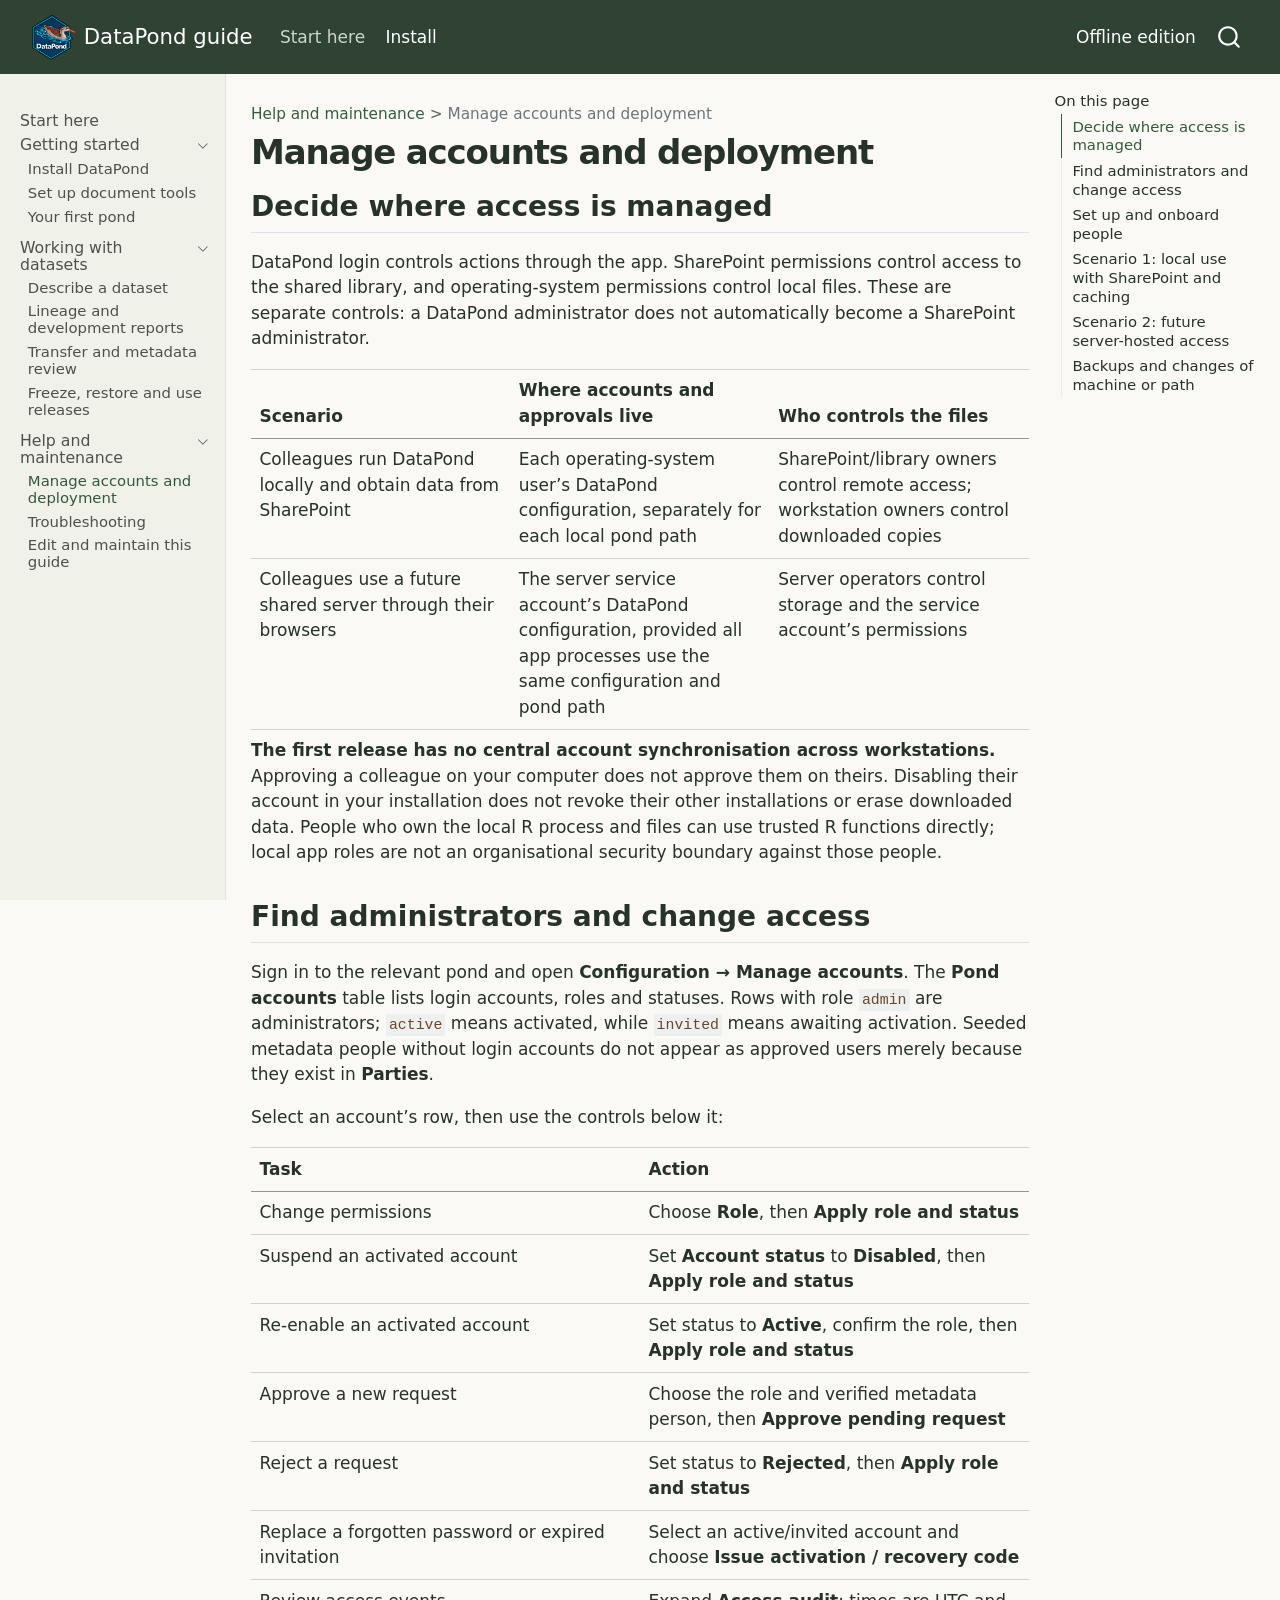
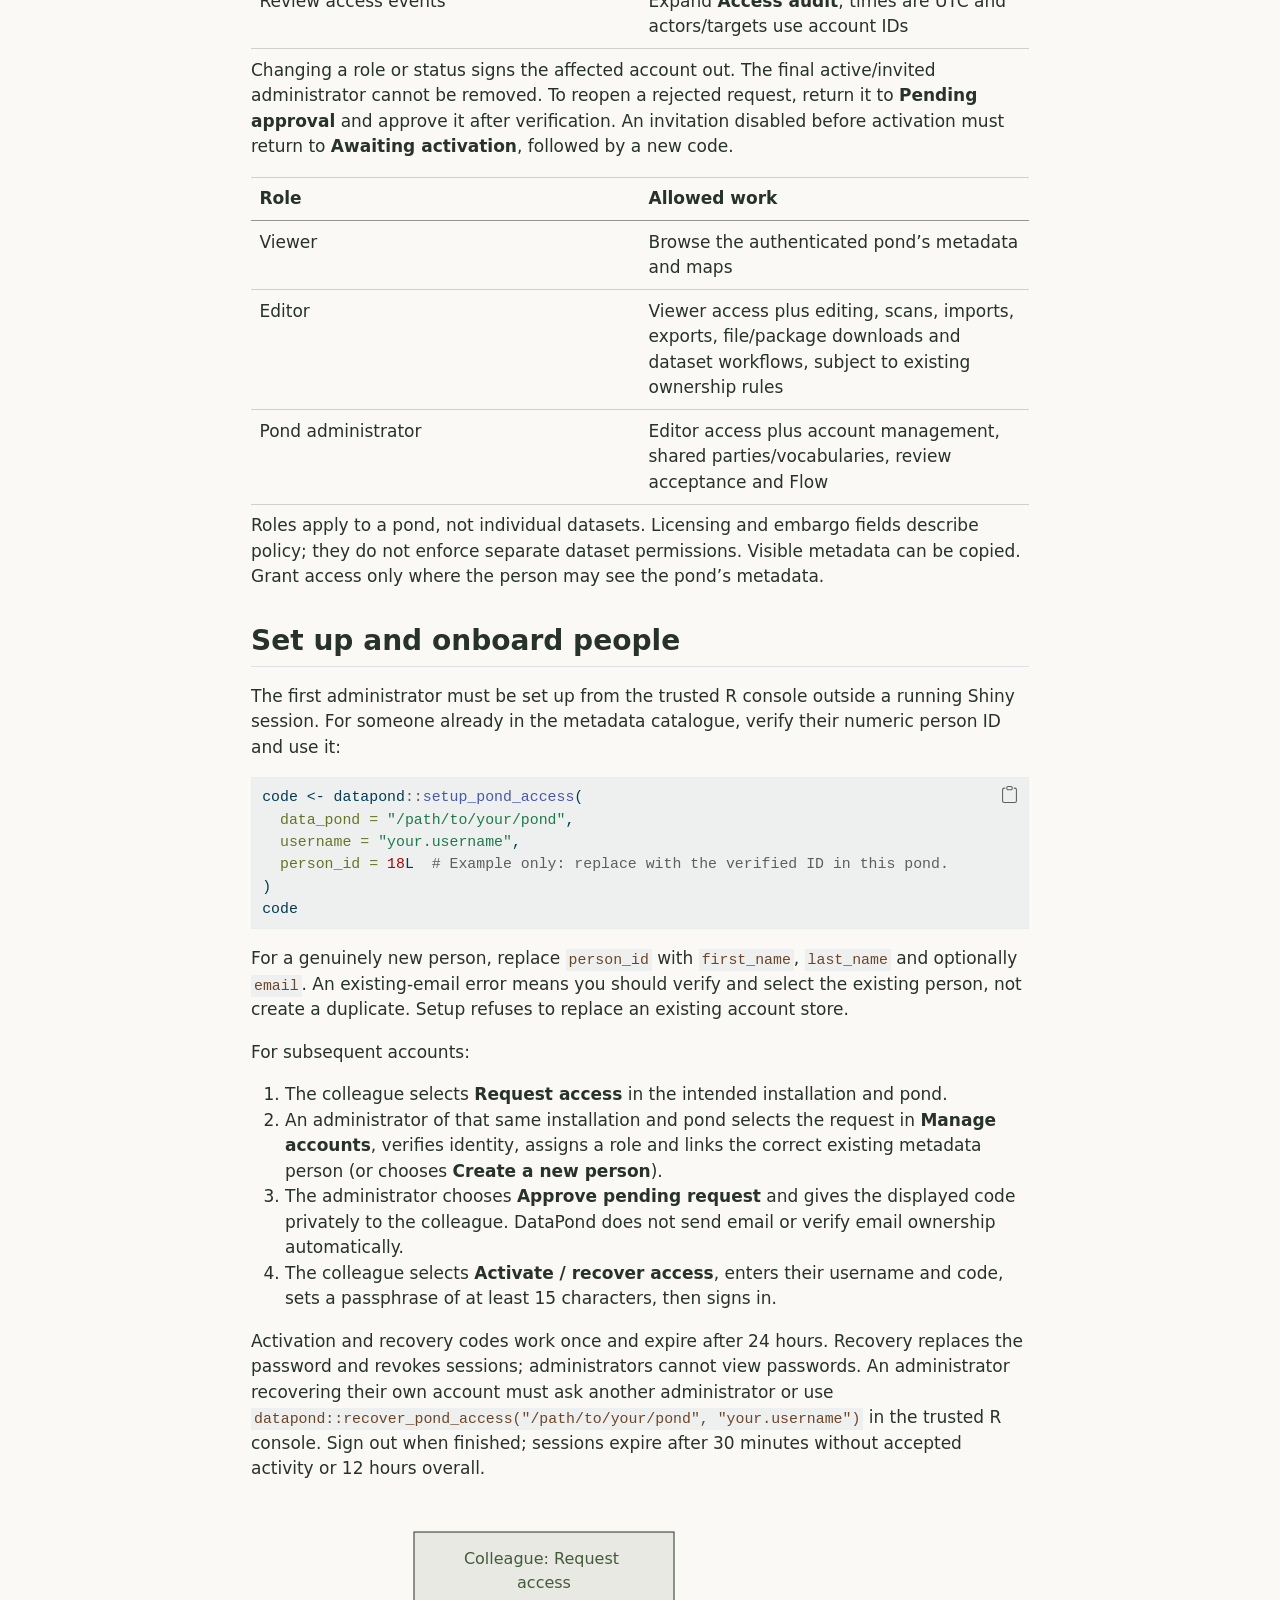
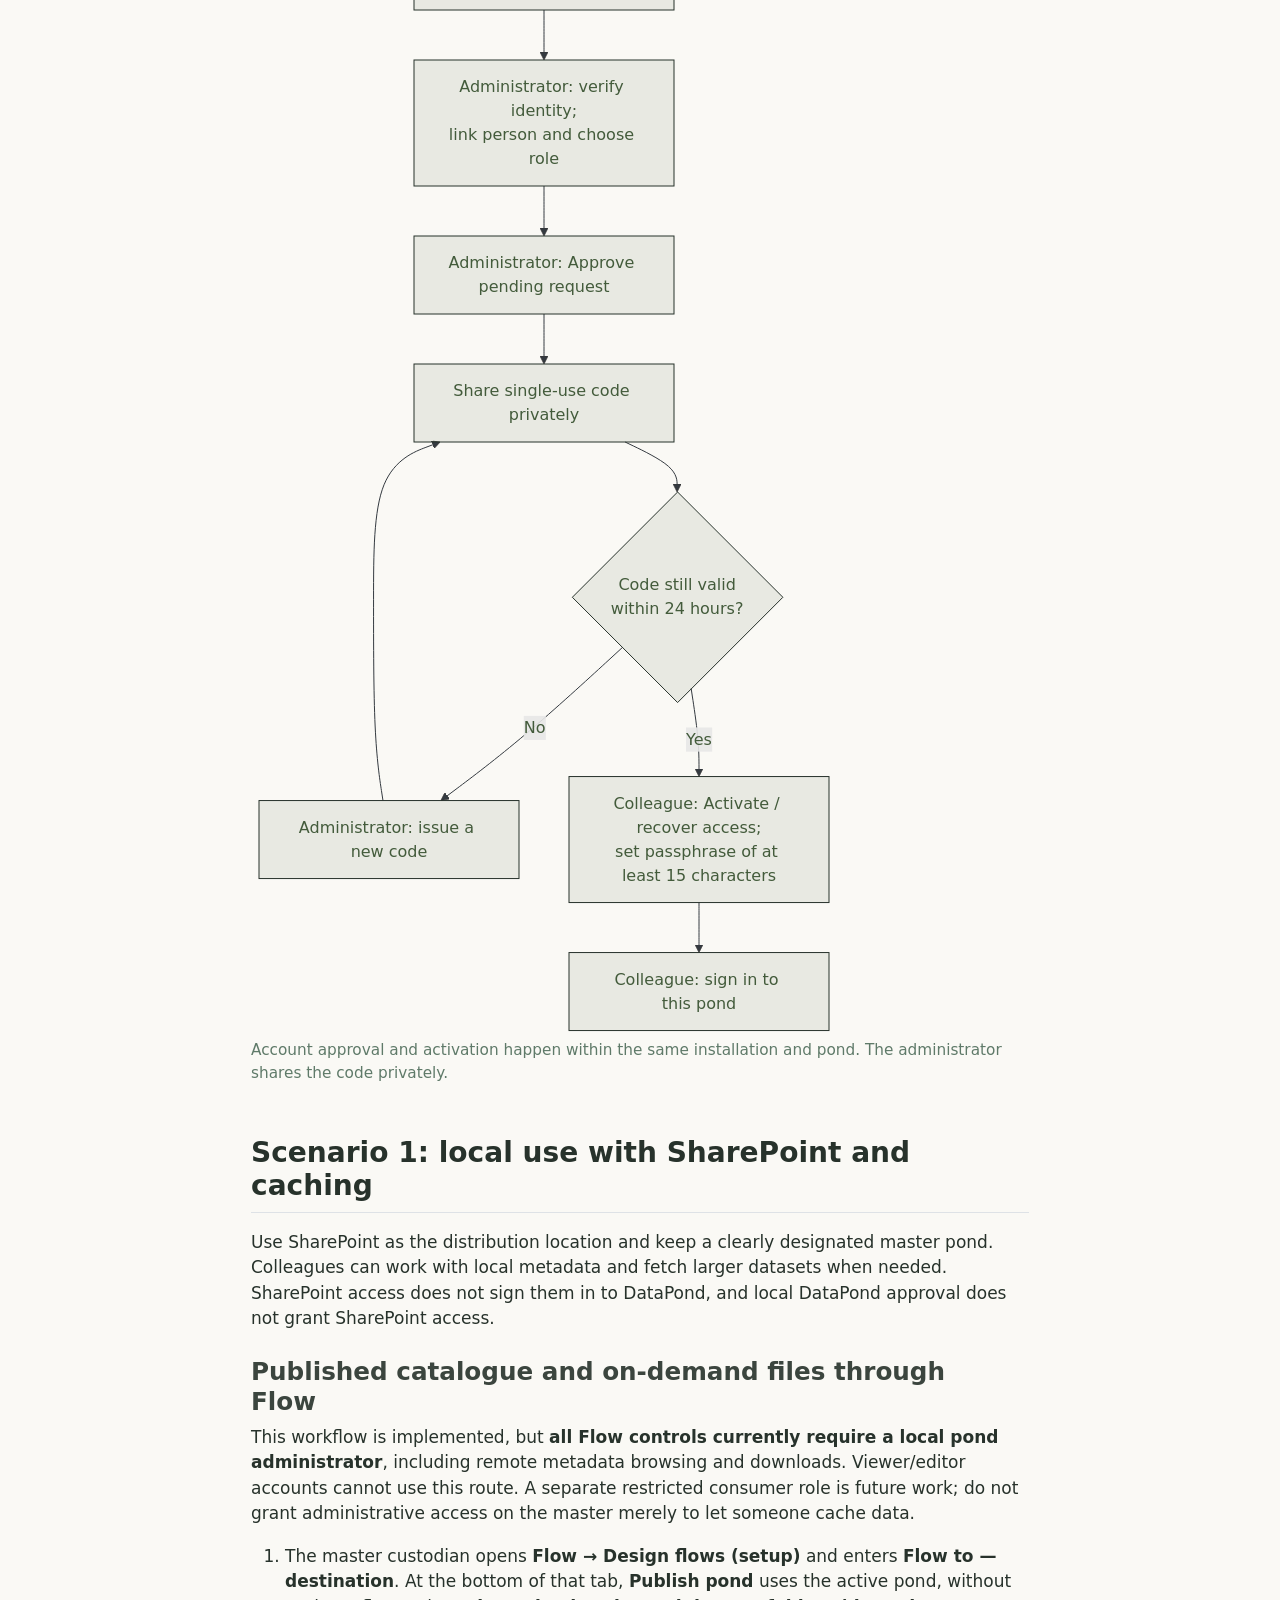
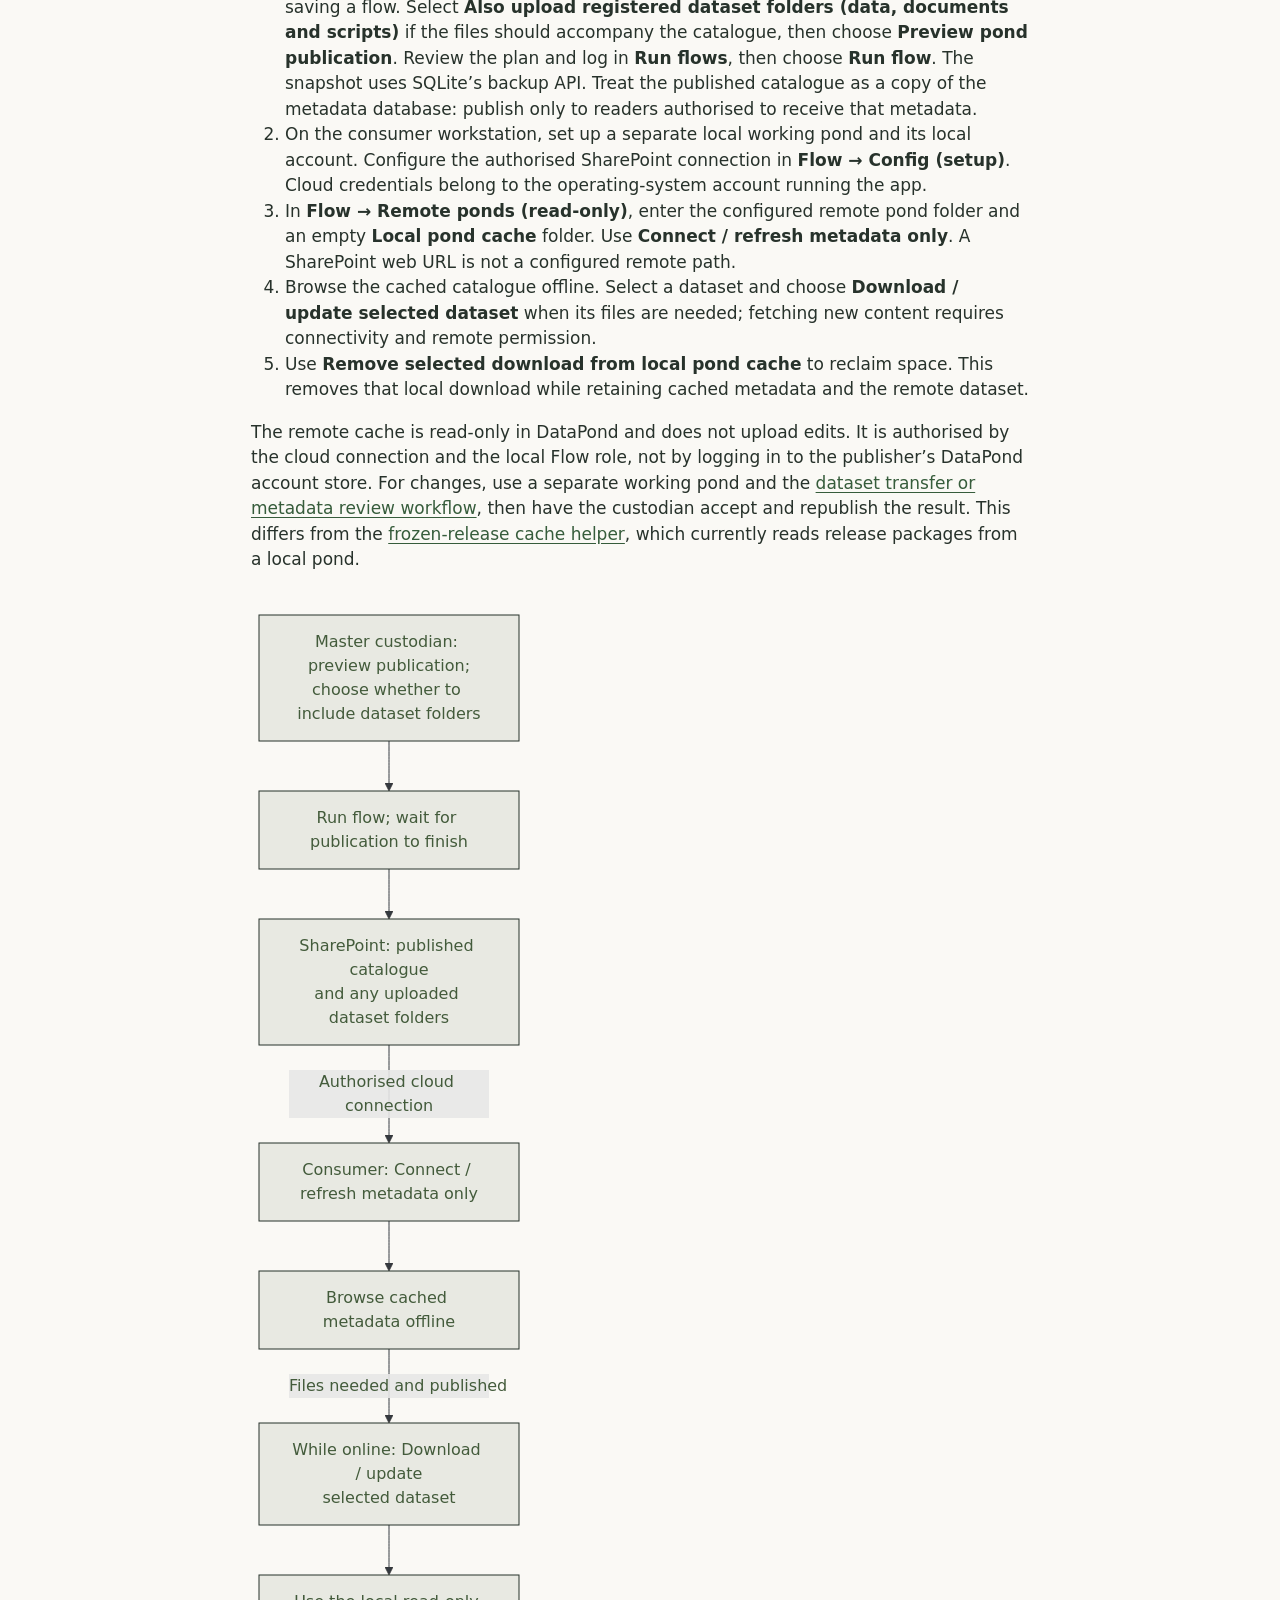
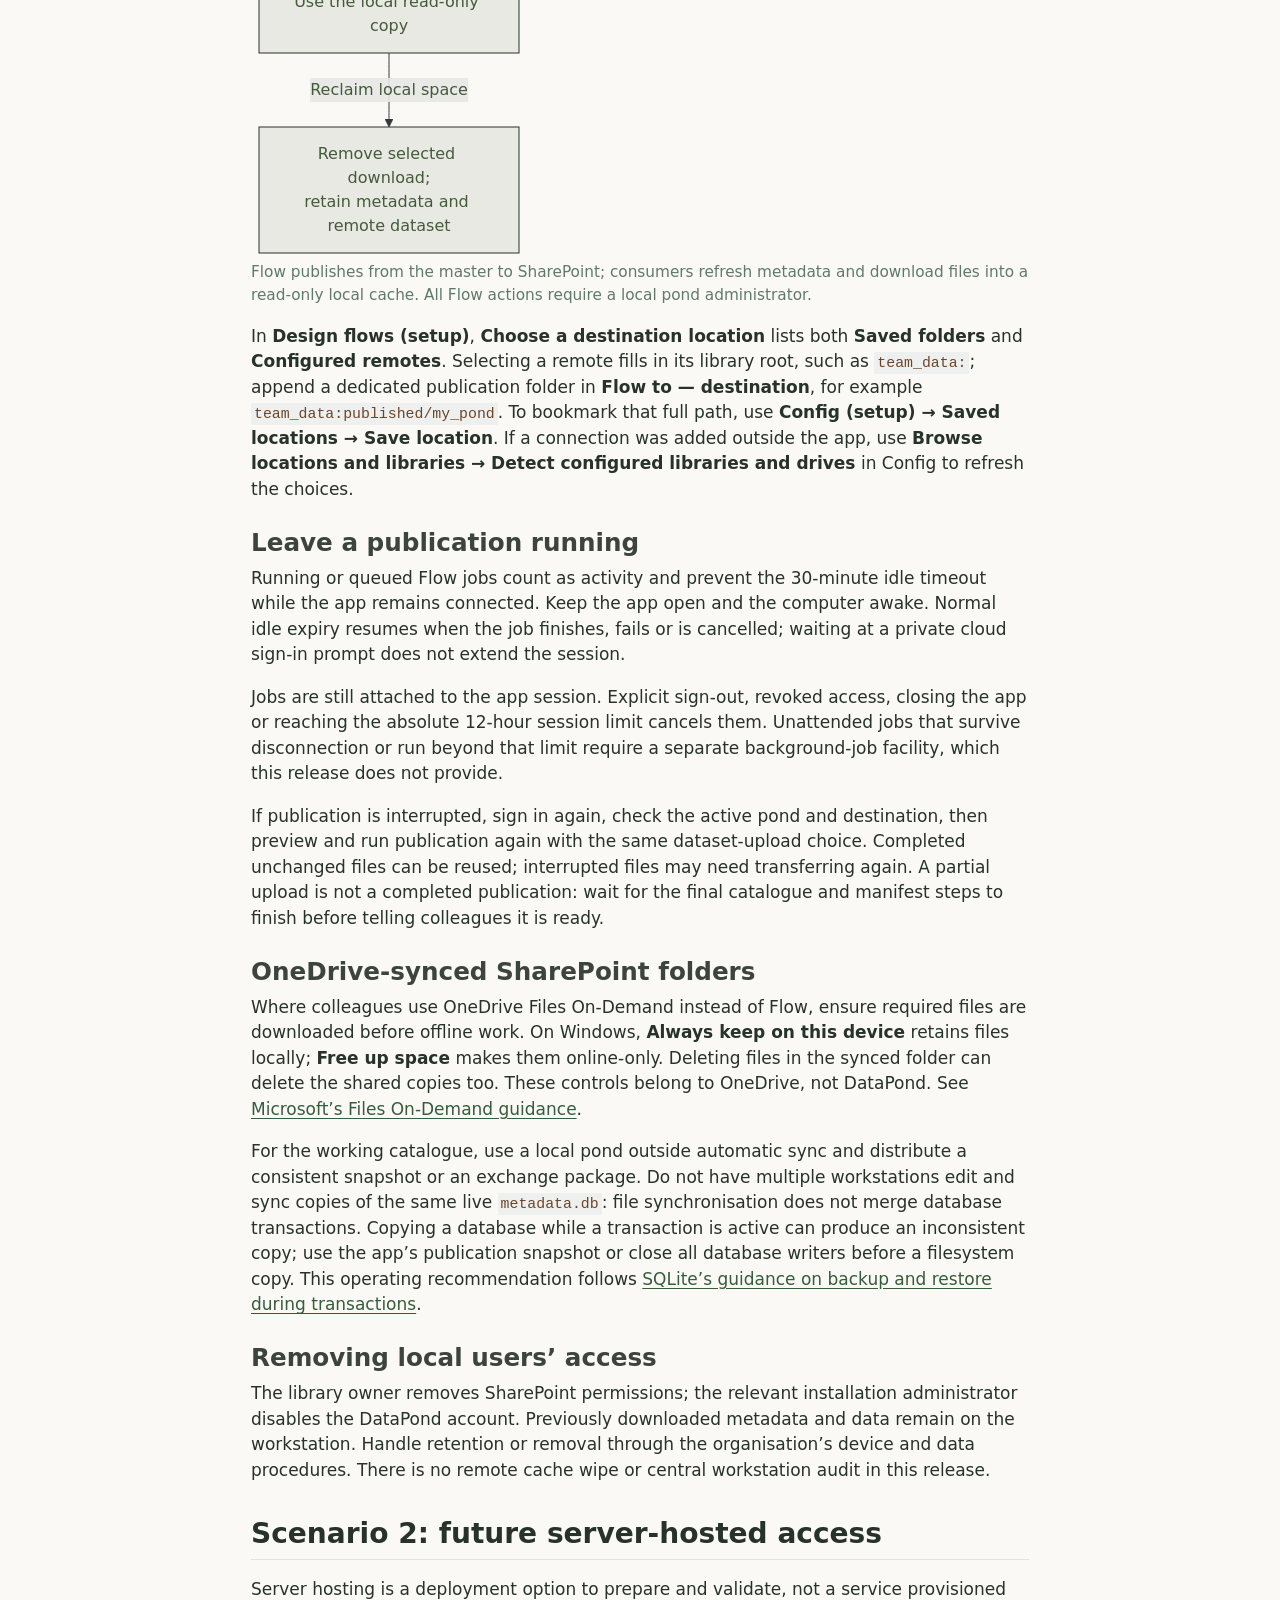
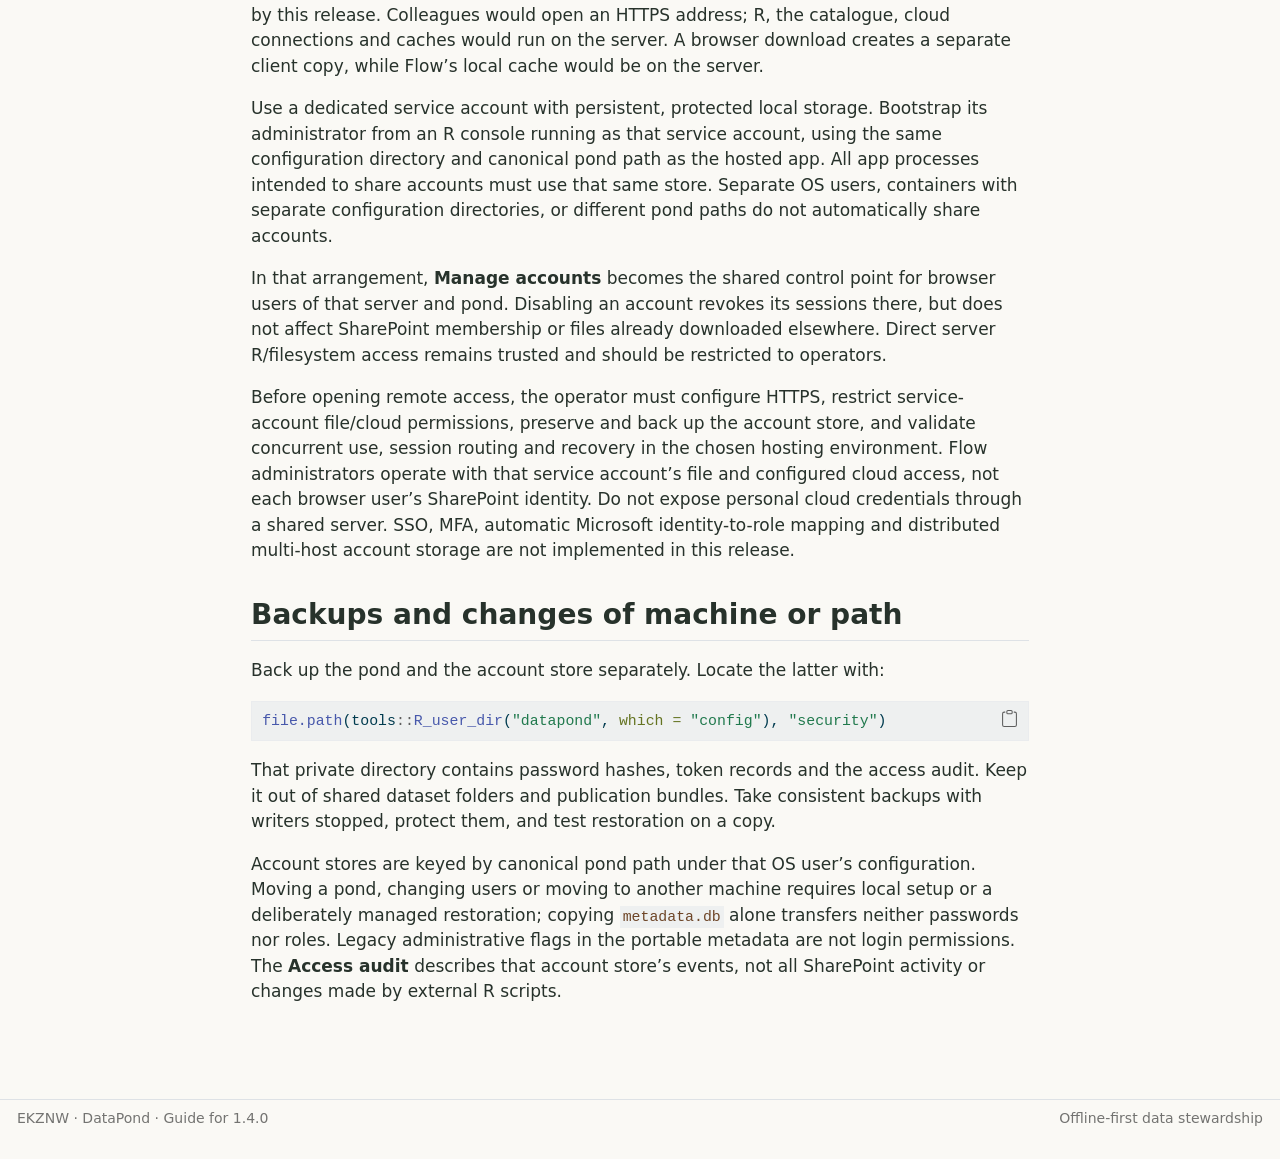
==== inst/guide/access-management.html @ 1719f34a "Release Data Pond 1.4.0" ====
<!DOCTYPE html>
<html xmlns="http://www.w3.org/1999/xhtml" lang="en-GB" xml:lang="en-GB"><head>

<meta charset="utf-8">
<meta name="generator" content="quarto-1.9.37">

<meta name="viewport" content="width=device-width, initial-scale=1.0, user-scalable=yes">


<title>Manage accounts and deployment – DataPond guide</title>
<style>
/* Default styles provided by pandoc.
** See https://pandoc.org/MANUAL.html#variables-for-html for config info.
*/
code{white-space: pre-wrap;}
span.smallcaps{font-variant: small-caps;}
div.columns{display: flex; gap: min(4vw, 1.5em);}
div.column{flex: auto; overflow-x: auto;}
div.hanging-indent{margin-left: 1.5em; text-indent: -1.5em;}
ul.task-list{list-style: none;}
ul.task-list li input[type="checkbox"] {
  width: 0.8em;
  margin: 0 0.8em 0.2em -1em; /* quarto-specific, see https://github.com/quarto-dev/quarto-cli/issues/4556 */ 
  vertical-align: middle;
}
/* CSS for syntax highlighting */
html { -webkit-text-size-adjust: 100%; }
pre > code.sourceCode { white-space: pre; position: relative; }
pre > code.sourceCode > span { display: inline-block; line-height: 1.25; }
pre > code.sourceCode > span:empty { height: 1.2em; }
.sourceCode { overflow: visible; }
code.sourceCode > span { color: inherit; text-decoration: inherit; }
div.sourceCode { margin: 1em 0; }
pre.sourceCode { margin: 0; }
@media screen {
div.sourceCode { overflow: auto; }
}
@media print {
pre > code.sourceCode { white-space: pre-wrap; }
pre > code.sourceCode > span { text-indent: -5em; padding-left: 5em; }
}
pre.numberSource code
  { counter-reset: source-line 0; }
pre.numberSource code > span
  { position: relative; left: -4em; counter-increment: source-line; }
pre.numberSource code > span > a:first-child::before
  { content: counter(source-line);
    position: relative; left: -1em; text-align: right; vertical-align: baseline;
    border: none; display: inline-block;
    -webkit-touch-callout: none; -webkit-user-select: none;
    -khtml-user-select: none; -moz-user-select: none;
    -ms-user-select: none; user-select: none;
    padding: 0 4px; width: 4em;
  }
pre.numberSource { margin-left: 3em;  padding-left: 4px; }
div.sourceCode
  {   }
@media screen {
pre > code.sourceCode > span > a:first-child::before { text-decoration: underline; }
}
</style>


<script src="site_libs/quarto-nav/quarto-nav.js"></script>
<script src="site_libs/quarto-nav/headroom.min.js"></script>
<script src="site_libs/clipboard/clipboard.min.js"></script>
<script src="site_libs/quarto-search/autocomplete.umd.js"></script>
<script src="site_libs/quarto-search/fuse.min.js"></script>
<script src="site_libs/quarto-search/quarto-search.js"></script>
<meta name="quarto:offset" content="./">
<script src="site_libs/quarto-html/quarto.js" type="module"></script>
<script src="site_libs/quarto-html/tabsets/tabsets.js" type="module"></script>
<script src="site_libs/quarto-html/popper.min.js"></script>
<script src="site_libs/quarto-html/tippy.umd.min.js"></script>
<script src="site_libs/quarto-html/anchor.min.js"></script>
<link href="site_libs/quarto-html/tippy.css" rel="stylesheet">
<link href="site_libs/quarto-html/quarto-syntax-highlighting-7f8f88aac4f3542376d5c11b86a4c14d.css" rel="stylesheet" id="quarto-text-highlighting-styles">
<script src="site_libs/bootstrap/bootstrap.min.js"></script>
<link href="site_libs/bootstrap/bootstrap-icons.css" rel="stylesheet">
<link href="site_libs/bootstrap/bootstrap-29452ab6f4fcb164c43f1a3ab0a1f1e9.min.css" rel="stylesheet" append-hash="true" id="quarto-bootstrap" data-mode="light">
<script id="quarto-search-options" type="application/json">{
  "location": "navbar",
  "copy-button": false,
  "collapse-after": 3,
  "panel-placement": "end",
  "type": "overlay",
  "limit": 50,
  "keyboard-shortcut": [
    "f",
    "/",
    "s"
  ],
  "language": {
    "search-no-results-text": "No results",
    "search-matching-documents-text": "matching documents",
    "search-copy-link-title": "Copy link to search",
    "search-hide-matches-text": "Hide additional matches",
    "search-more-match-text": "more match in this document",
    "search-more-matches-text": "more matches in this document",
    "search-clear-button-title": "Clear",
    "search-text-placeholder": "",
    "search-detached-cancel-button-title": "Cancel",
    "search-submit-button-title": "Submit",
    "search-label": "Search"
  }
}</script>
<script src="site_libs/quarto-diagram/mermaid.min.js"></script>
<script src="site_libs/quarto-diagram/mermaid-init.js"></script>
<link href="site_libs/quarto-diagram/mermaid.css" rel="stylesheet">


<link rel="stylesheet" href="assets/guide.css">
</head>

<body class="nav-sidebar docked nav-fixed quarto-light">

<div id="quarto-search-results"></div>
  <header id="quarto-header" class="headroom fixed-top">
    <nav class="navbar navbar-expand-lg " data-bs-theme="dark">
      <div class="navbar-container container-fluid">
      <div class="navbar-brand-container mx-auto">
    <a href="./index.html" class="navbar-brand navbar-brand-logo">
    <img src="./assets/datapond-logo.png" alt="" class="navbar-logo light-content">
    <img src="./assets/datapond-logo.png" alt="" class="navbar-logo dark-content">
    </a>
    <a class="navbar-brand" href="./index.html">
    <span class="navbar-title">DataPond guide</span>
    </a>
  </div>
            <div id="quarto-search" class="" title="Search"></div>
          <button class="navbar-toggler" type="button" data-bs-toggle="collapse" data-bs-target="#navbarCollapse" aria-controls="navbarCollapse" role="menu" aria-expanded="false" aria-label="Toggle navigation" onclick="if (window.quartoToggleHeadroom) { window.quartoToggleHeadroom(); }">
  <span class="navbar-toggler-icon"></span>
</button>
          <div class="collapse navbar-collapse" id="navbarCollapse">
            <ul class="navbar-nav navbar-nav-scroll me-auto">
  <li class="nav-item">
    <a class="nav-link active" href="./index.html" aria-current="page"> 
<span class="menu-text">Start here</span></a>
  </li>  
  <li class="nav-item">
    <a class="nav-link" href="./install.html"> 
<span class="menu-text">Install</span></a>
  </li>  
</ul>
            <ul class="navbar-nav navbar-nav-scroll ms-auto">
  <li class="nav-item">
    <a class="nav-link" href="./offline.html"> 
<span class="menu-text">Offline edition</span></a>
  </li>  
</ul>
          </div> <!-- /navcollapse -->
            <div class="quarto-navbar-tools">
</div>
      </div> <!-- /container-fluid -->
    </nav>
  <nav class="quarto-secondary-nav">
    <div class="container-fluid d-flex">
      <button type="button" class="quarto-btn-toggle btn" data-bs-toggle="collapse" role="button" data-bs-target=".quarto-sidebar-collapse-item" aria-controls="quarto-sidebar" aria-expanded="false" aria-label="Toggle sidebar navigation" onclick="if (window.quartoToggleHeadroom) { window.quartoToggleHeadroom(); }">
        <i class="bi bi-layout-text-sidebar-reverse"></i>
      </button>
        <nav class="quarto-page-breadcrumbs" aria-label="breadcrumb"><ol class="breadcrumb"><li class="breadcrumb-item"><a href="./access-management.html">Help and maintenance</a></li><li class="breadcrumb-item"><a href="./access-management.html">Manage accounts and deployment</a></li></ol></nav>
        <a class="flex-grow-1" role="navigation" data-bs-toggle="collapse" data-bs-target=".quarto-sidebar-collapse-item" aria-controls="quarto-sidebar" aria-expanded="false" aria-label="Toggle sidebar navigation" onclick="if (window.quartoToggleHeadroom) { window.quartoToggleHeadroom(); }">      
        </a>
    </div>
  </nav>
</header>
<!-- content -->
<div id="quarto-content" class="quarto-container page-columns page-rows-contents page-layout-article page-navbar">
<!-- sidebar -->
  <nav id="quarto-sidebar" class="sidebar collapse collapse-horizontal quarto-sidebar-collapse-item sidebar-navigation docked overflow-auto">
    <div class="sidebar-menu-container"> 
    <ul class="list-unstyled mt-1">
        <li class="sidebar-item">
  <div class="sidebar-item-container"> 
  <a href="./index.html" class="sidebar-item-text sidebar-link">
 <span class="menu-text">Start here</span></a>
  </div>
</li>
        <li class="sidebar-item sidebar-item-section">
      <div class="sidebar-item-container"> 
            <a class="sidebar-item-text sidebar-link text-start" data-bs-toggle="collapse" data-bs-target="#quarto-sidebar-section-1" role="navigation" aria-expanded="true">
 <span class="menu-text">Getting started</span></a>
          <a class="sidebar-item-toggle text-start" data-bs-toggle="collapse" data-bs-target="#quarto-sidebar-section-1" role="navigation" aria-expanded="true" aria-label="Toggle section">
            <i class="bi bi-chevron-right ms-2"></i>
          </a> 
      </div>
      <ul id="quarto-sidebar-section-1" class="collapse list-unstyled sidebar-section depth1 show">  
          <li class="sidebar-item">
  <div class="sidebar-item-container"> 
  <a href="./install.html" class="sidebar-item-text sidebar-link">
 <span class="menu-text">Install DataPond</span></a>
  </div>
</li>
          <li class="sidebar-item">
  <div class="sidebar-item-container"> 
  <a href="./document-tools.html" class="sidebar-item-text sidebar-link">
 <span class="menu-text">Set up document tools</span></a>
  </div>
</li>
          <li class="sidebar-item">
  <div class="sidebar-item-container"> 
  <a href="./first-pond.html" class="sidebar-item-text sidebar-link">
 <span class="menu-text">Your first pond</span></a>
  </div>
</li>
      </ul>
  </li>
        <li class="sidebar-item sidebar-item-section">
      <div class="sidebar-item-container"> 
            <a class="sidebar-item-text sidebar-link text-start" data-bs-toggle="collapse" data-bs-target="#quarto-sidebar-section-2" role="navigation" aria-expanded="true">
 <span class="menu-text">Working with datasets</span></a>
          <a class="sidebar-item-toggle text-start" data-bs-toggle="collapse" data-bs-target="#quarto-sidebar-section-2" role="navigation" aria-expanded="true" aria-label="Toggle section">
            <i class="bi bi-chevron-right ms-2"></i>
          </a> 
      </div>
      <ul id="quarto-sidebar-section-2" class="collapse list-unstyled sidebar-section depth1 show">  
          <li class="sidebar-item">
  <div class="sidebar-item-container"> 
  <a href="./dataset.html" class="sidebar-item-text sidebar-link">
 <span class="menu-text">Describe a dataset</span></a>
  </div>
</li>
          <li class="sidebar-item">
  <div class="sidebar-item-container"> 
  <a href="./lineage.html" class="sidebar-item-text sidebar-link">
 <span class="menu-text">Lineage and development reports</span></a>
  </div>
</li>
          <li class="sidebar-item">
  <div class="sidebar-item-container"> 
  <a href="./review.html" class="sidebar-item-text sidebar-link">
 <span class="menu-text">Transfer and metadata review</span></a>
  </div>
</li>
          <li class="sidebar-item">
  <div class="sidebar-item-container"> 
  <a href="./releases.html" class="sidebar-item-text sidebar-link">
 <span class="menu-text">Freeze, restore and use releases</span></a>
  </div>
</li>
      </ul>
  </li>
        <li class="sidebar-item sidebar-item-section">
      <div class="sidebar-item-container"> 
            <a class="sidebar-item-text sidebar-link text-start" data-bs-toggle="collapse" data-bs-target="#quarto-sidebar-section-3" role="navigation" aria-expanded="true">
 <span class="menu-text">Help and maintenance</span></a>
          <a class="sidebar-item-toggle text-start" data-bs-toggle="collapse" data-bs-target="#quarto-sidebar-section-3" role="navigation" aria-expanded="true" aria-label="Toggle section">
            <i class="bi bi-chevron-right ms-2"></i>
          </a> 
      </div>
      <ul id="quarto-sidebar-section-3" class="collapse list-unstyled sidebar-section depth1 show">  
          <li class="sidebar-item">
  <div class="sidebar-item-container"> 
  <a href="./access-management.html" class="sidebar-item-text sidebar-link active">
 <span class="menu-text">Manage accounts and deployment</span></a>
  </div>
</li>
          <li class="sidebar-item">
  <div class="sidebar-item-container"> 
  <a href="./troubleshooting.html" class="sidebar-item-text sidebar-link">
 <span class="menu-text">Troubleshooting</span></a>
  </div>
</li>
          <li class="sidebar-item">
  <div class="sidebar-item-container"> 
  <a href="./maintaining.html" class="sidebar-item-text sidebar-link">
 <span class="menu-text">Edit and maintain this guide</span></a>
  </div>
</li>
      </ul>
  </li>
    </ul>
    </div>
</nav>
<div id="quarto-sidebar-glass" class="quarto-sidebar-collapse-item" data-bs-toggle="collapse" data-bs-target=".quarto-sidebar-collapse-item"></div>
<!-- margin-sidebar -->
    <div id="quarto-margin-sidebar" class="sidebar margin-sidebar">
        <nav id="TOC" role="doc-toc" class="toc-active">
    <h2 id="toc-title">On this page</h2>
   
  <ul class="collapse">
  <li><a href="#decide-where-access-is-managed" id="toc-decide-where-access-is-managed" class="nav-link active" data-scroll-target="#decide-where-access-is-managed">Decide where access is managed</a></li>
  <li><a href="#find-administrators-and-change-access" id="toc-find-administrators-and-change-access" class="nav-link" data-scroll-target="#find-administrators-and-change-access">Find administrators and change access</a></li>
  <li><a href="#set-up-and-onboard-people" id="toc-set-up-and-onboard-people" class="nav-link" data-scroll-target="#set-up-and-onboard-people">Set up and onboard people</a></li>
  <li><a href="#scenario-1-local-use-with-sharepoint-and-caching" id="toc-scenario-1-local-use-with-sharepoint-and-caching" class="nav-link" data-scroll-target="#scenario-1-local-use-with-sharepoint-and-caching">Scenario 1: local use with SharePoint and caching</a></li>
  <li><a href="#scenario-2-future-server-hosted-access" id="toc-scenario-2-future-server-hosted-access" class="nav-link" data-scroll-target="#scenario-2-future-server-hosted-access">Scenario 2: future server-hosted access</a></li>
  <li><a href="#backups-and-changes-of-machine-or-path" id="toc-backups-and-changes-of-machine-or-path" class="nav-link" data-scroll-target="#backups-and-changes-of-machine-or-path">Backups and changes of machine or path</a></li>
  </ul>
</nav>
    </div>
<!-- main -->
<main class="content" id="quarto-document-content">

<header id="title-block-header" class="quarto-title-block default"><nav class="quarto-page-breadcrumbs quarto-title-breadcrumbs d-none d-lg-block" aria-label="breadcrumb"><ol class="breadcrumb"><li class="breadcrumb-item"><a href="./access-management.html">Help and maintenance</a></li><li class="breadcrumb-item"><a href="./access-management.html">Manage accounts and deployment</a></li></ol></nav>
<div class="quarto-title">
<h1 class="title">Manage accounts and deployment</h1>
</div>



<div class="quarto-title-meta">

    
  
    
  </div>
  


</header>


<section id="decide-where-access-is-managed" class="level2">
<h2 class="anchored" data-anchor-id="decide-where-access-is-managed">Decide where access is managed</h2>
<p>DataPond login controls actions through the app. SharePoint permissions control access to the shared library, and operating-system permissions control local files. These are separate controls: a DataPond administrator does not automatically become a SharePoint administrator.</p>
<table class="caption-top table">
<colgroup>
<col style="width: 33%">
<col style="width: 33%">
<col style="width: 33%">
</colgroup>
<thead>
<tr class="header">
<th>Scenario</th>
<th>Where accounts and approvals live</th>
<th>Who controls the files</th>
</tr>
</thead>
<tbody>
<tr class="odd">
<td>Colleagues run DataPond locally and obtain data from SharePoint</td>
<td>Each operating-system user’s DataPond configuration, separately for each local pond path</td>
<td>SharePoint/library owners control remote access; workstation owners control downloaded copies</td>
</tr>
<tr class="even">
<td>Colleagues use a future shared server through their browsers</td>
<td>The server service account’s DataPond configuration, provided all app processes use the same configuration and pond path</td>
<td>Server operators control storage and the service account’s permissions</td>
</tr>
</tbody>
</table>
<p><strong>The first release has no central account synchronisation across workstations.</strong> Approving a colleague on your computer does not approve them on theirs. Disabling their account in your installation does not revoke their other installations or erase downloaded data. People who own the local R process and files can use trusted R functions directly; local app roles are not an organisational security boundary against those people.</p>
</section>
<section id="find-administrators-and-change-access" class="level2">
<h2 class="anchored" data-anchor-id="find-administrators-and-change-access">Find administrators and change access</h2>
<p>Sign in to the relevant pond and open <strong>Configuration → Manage accounts</strong>. The <strong>Pond accounts</strong> table lists login accounts, roles and statuses. Rows with role <code>admin</code> are administrators; <code>active</code> means activated, while <code>invited</code> means awaiting activation. Seeded metadata people without login accounts do not appear as approved users merely because they exist in <strong>Parties</strong>.</p>
<p>Select an account’s row, then use the controls below it:</p>
<table class="caption-top table">
<colgroup>
<col style="width: 50%">
<col style="width: 50%">
</colgroup>
<thead>
<tr class="header">
<th>Task</th>
<th>Action</th>
</tr>
</thead>
<tbody>
<tr class="odd">
<td>Change permissions</td>
<td>Choose <strong>Role</strong>, then <strong>Apply role and status</strong></td>
</tr>
<tr class="even">
<td>Suspend an activated account</td>
<td>Set <strong>Account status</strong> to <strong>Disabled</strong>, then <strong>Apply role and status</strong></td>
</tr>
<tr class="odd">
<td>Re-enable an activated account</td>
<td>Set status to <strong>Active</strong>, confirm the role, then <strong>Apply role and status</strong></td>
</tr>
<tr class="even">
<td>Approve a new request</td>
<td>Choose the role and verified metadata person, then <strong>Approve pending request</strong></td>
</tr>
<tr class="odd">
<td>Reject a request</td>
<td>Set status to <strong>Rejected</strong>, then <strong>Apply role and status</strong></td>
</tr>
<tr class="even">
<td>Replace a forgotten password or expired invitation</td>
<td>Select an active/invited account and choose <strong>Issue activation / recovery code</strong></td>
</tr>
<tr class="odd">
<td>Review access events</td>
<td>Expand <strong>Access audit</strong>; times are UTC and actors/targets use account IDs</td>
</tr>
</tbody>
</table>
<p>Changing a role or status signs the affected account out. The final active/invited administrator cannot be removed. To reopen a rejected request, return it to <strong>Pending approval</strong> and approve it after verification. An invitation disabled before activation must return to <strong>Awaiting activation</strong>, followed by a new code.</p>
<table class="caption-top table">
<colgroup>
<col style="width: 50%">
<col style="width: 50%">
</colgroup>
<thead>
<tr class="header">
<th>Role</th>
<th>Allowed work</th>
</tr>
</thead>
<tbody>
<tr class="odd">
<td>Viewer</td>
<td>Browse the authenticated pond’s metadata and maps</td>
</tr>
<tr class="even">
<td>Editor</td>
<td>Viewer access plus editing, scans, imports, exports, file/package downloads and dataset workflows, subject to existing ownership rules</td>
</tr>
<tr class="odd">
<td>Pond administrator</td>
<td>Editor access plus account management, shared parties/vocabularies, review acceptance and Flow</td>
</tr>
</tbody>
</table>
<p>Roles apply to a pond, not individual datasets. Licensing and embargo fields describe policy; they do not enforce separate dataset permissions. Visible metadata can be copied. Grant access only where the person may see the pond’s metadata.</p>
</section>
<section id="set-up-and-onboard-people" class="level2">
<h2 class="anchored" data-anchor-id="set-up-and-onboard-people">Set up and onboard people</h2>
<p>The first administrator must be set up from the trusted R console outside a running Shiny session. For someone already in the metadata catalogue, verify their numeric person ID and use it:</p>
<div class="code-copy-outer-scaffold"><div class="sourceCode" id="cb1"><pre class="sourceCode r code-with-copy"><code class="sourceCode r"><span id="cb1-1"><a href="#cb1-1" aria-hidden="true" tabindex="-1"></a>code <span class="ot">&lt;-</span> datapond<span class="sc">::</span><span class="fu">setup_pond_access</span>(</span>
<span id="cb1-2"><a href="#cb1-2" aria-hidden="true" tabindex="-1"></a>  <span class="at">data_pond =</span> <span class="st">"/path/to/your/pond"</span>,</span>
<span id="cb1-3"><a href="#cb1-3" aria-hidden="true" tabindex="-1"></a>  <span class="at">username =</span> <span class="st">"your.username"</span>,</span>
<span id="cb1-4"><a href="#cb1-4" aria-hidden="true" tabindex="-1"></a>  <span class="at">person_id =</span> <span class="dv">18</span>L  <span class="co"># Example only: replace with the verified ID in this pond.</span></span>
<span id="cb1-5"><a href="#cb1-5" aria-hidden="true" tabindex="-1"></a>)</span>
<span id="cb1-6"><a href="#cb1-6" aria-hidden="true" tabindex="-1"></a>code</span></code></pre></div><button title="Copy to Clipboard" class="code-copy-button"><i class="bi"></i></button></div>
<p>For a genuinely new person, replace <code>person_id</code> with <code>first_name</code>, <code>last_name</code> and optionally <code>email</code>. An existing-email error means you should verify and select the existing person, not create a duplicate. Setup refuses to replace an existing account store.</p>
<p>For subsequent accounts:</p>
<ol type="1">
<li>The colleague selects <strong>Request access</strong> in the intended installation and pond.</li>
<li>An administrator of that same installation and pond selects the request in <strong>Manage accounts</strong>, verifies identity, assigns a role and links the correct existing metadata person (or chooses <strong>Create a new person</strong>).</li>
<li>The administrator chooses <strong>Approve pending request</strong> and gives the displayed code privately to the colleague. DataPond does not send email or verify email ownership automatically.</li>
<li>The colleague selects <strong>Activate / recover access</strong>, enters their username and code, sets a passphrase of at least 15 characters, then signs in.</li>
</ol>
<p>Activation and recovery codes work once and expire after 24 hours. Recovery replaces the password and revokes sessions; administrators cannot view passwords. An administrator recovering their own account must ask another administrator or use <code>datapond::recover_pond_access("/path/to/your/pond", "your.username")</code> in the trusted R console. Sign out when finished; sessions expire after 30 minutes without accepted activity or 12 hours overall.</p>
<div class="guide-process" role="region" aria-label="Onboard a colleague to a pond" tabindex="0">
<div class="cell" data-layout-align="default">
<div class="cell-output-display">
<div>
<p></p><figure class="figure"><p></p>
<div>
<pre class="mermaid mermaid-js">flowchart TD
  accTitle: Onboard a colleague to a pond
  accDescr: After the first administrator has been set up, a colleague requests access to the intended pond. An administrator of that installation and pond verifies identity, links the metadata person, chooses a role and approves the request. The administrator privately shares a single-use code. The colleague activates access within 24 hours, sets a passphrase of at least 15 characters and signs in. An expired code requires a new code from the administrator.
  request["Colleague: Request access"] --&gt; verify["Administrator: verify identity;&lt;br/&gt;link person and choose role"]
  verify --&gt; approve["Administrator: Approve pending request"]
  approve --&gt; code["Share single-use code privately"]
  code --&gt; valid{"Code still valid&lt;br/&gt;within 24 hours?"}
  valid --&gt;|No| reissue["Administrator: issue a new code"]
  reissue --&gt; code
  valid --&gt;|Yes| activate["Colleague: Activate / recover access;&lt;br/&gt;set passphrase of at least 15 characters"]
  activate --&gt; signin["Colleague: sign in to this pond"]
</pre>
</div>
<p></p><figcaption> Account approval and activation happen within the same installation and pond. The administrator shares the code privately.</figcaption> </figure><p></p>
</div>
</div>
</div>
</div>
</section>
<section id="scenario-1-local-use-with-sharepoint-and-caching" class="level2">
<h2 class="anchored" data-anchor-id="scenario-1-local-use-with-sharepoint-and-caching">Scenario 1: local use with SharePoint and caching</h2>
<p>Use SharePoint as the distribution location and keep a clearly designated master pond. Colleagues can work with local metadata and fetch larger datasets when needed. SharePoint access does not sign them in to DataPond, and local DataPond approval does not grant SharePoint access.</p>
<section id="published-catalogue-and-on-demand-files-through-flow" class="level3">
<h3 class="anchored" data-anchor-id="published-catalogue-and-on-demand-files-through-flow">Published catalogue and on-demand files through Flow</h3>
<p>This workflow is implemented, but <strong>all Flow controls currently require a local pond administrator</strong>, including remote metadata browsing and downloads. Viewer/editor accounts cannot use this route. A separate restricted consumer role is future work; do not grant administrative access on the master merely to let someone cache data.</p>
<ol type="1">
<li>The master custodian opens <strong>Flow → Design flows (setup)</strong> and enters <strong>Flow to — destination</strong>. At the bottom of that tab, <strong>Publish pond</strong> uses the active pond, without saving a flow. Select <strong>Also upload registered dataset folders (data, documents and scripts)</strong> if the files should accompany the catalogue, then choose <strong>Preview pond publication</strong>. Review the plan and log in <strong>Run flows</strong>, then choose <strong>Run flow</strong>. The snapshot uses SQLite’s backup API. Treat the published catalogue as a copy of the metadata database: publish only to readers authorised to receive that metadata.</li>
<li>On the consumer workstation, set up a separate local working pond and its local account. Configure the authorised SharePoint connection in <strong>Flow → Config (setup)</strong>. Cloud credentials belong to the operating-system account running the app.</li>
<li>In <strong>Flow → Remote ponds (read-only)</strong>, enter the configured remote pond folder and an empty <strong>Local pond cache</strong> folder. Use <strong>Connect / refresh metadata only</strong>. A SharePoint web URL is not a configured remote path.</li>
<li>Browse the cached catalogue offline. Select a dataset and choose <strong>Download / update selected dataset</strong> when its files are needed; fetching new content requires connectivity and remote permission.</li>
<li>Use <strong>Remove selected download from local pond cache</strong> to reclaim space. This removes that local download while retaining cached metadata and the remote dataset.</li>
</ol>
<p>The remote cache is read-only in DataPond and does not upload edits. It is authorised by the cloud connection and the local Flow role, not by logging in to the publisher’s DataPond account store. For changes, use a separate working pond and the <a href="./review.html">dataset transfer or metadata review workflow</a>, then have the custodian accept and republish the result. This differs from the <a href="./releases.html">frozen-release cache helper</a>, which currently reads release packages from a local pond.</p>
<div class="cell" data-layout-align="default">
<div class="cell-output-display">
<div>
<p></p><figure class="figure"><p></p>
<div>
<pre class="mermaid mermaid-js">flowchart TD
  accTitle: Publish a catalogue and fetch local copies through Flow
  accDescr: The master custodian previews and runs publication to an authorised SharePoint folder, optionally including registered dataset folders. Once publication completes, a consumer with a configured cloud connection and local pond administrator access refreshes metadata into a local read-only cache. If published dataset files are needed, download the selected dataset. Removing a local download retains the cached metadata and remote dataset; edits must go through a separate working pond and exchange workflow.
  master["Master custodian: preview publication;&lt;br/&gt;choose whether to include dataset folders"] --&gt; run["Run flow; wait for publication to finish"]
  run --&gt; remote["SharePoint: published catalogue&lt;br/&gt;and any uploaded dataset folders"]
  remote --&gt;|Authorised cloud connection| metadata["Consumer: Connect / refresh metadata only"]
  metadata --&gt; browse["Browse cached metadata offline"]
  browse --&gt;|Files needed and published| download["While online: Download / update&lt;br/&gt;selected dataset"]
  download --&gt; use["Use the local read-only copy"]
  use --&gt;|Reclaim local space| remove["Remove selected download;&lt;br/&gt;retain metadata and remote dataset"]
</pre>
</div>
<p></p><figcaption> Flow publishes from the master to SharePoint; consumers refresh metadata and download files into a read-only local cache. All Flow actions require a local pond administrator.</figcaption> </figure><p></p>
</div>
</div>
</div>
<p>In <strong>Design flows (setup)</strong>, <strong>Choose a destination location</strong> lists both <strong>Saved folders</strong> and <strong>Configured remotes</strong>. Selecting a remote fills in its library root, such as <code>team_data:</code>; append a dedicated publication folder in <strong>Flow to — destination</strong>, for example <code>team_data:published/my_pond</code>. To bookmark that full path, use <strong>Config (setup) → Saved locations → Save location</strong>. If a connection was added outside the app, use <strong>Browse locations and libraries → Detect configured libraries and drives</strong> in Config to refresh the choices.</p>
</section>
<section id="leave-a-publication-running" class="level3">
<h3 class="anchored" data-anchor-id="leave-a-publication-running">Leave a publication running</h3>
<p>Running or queued Flow jobs count as activity and prevent the 30-minute idle timeout while the app remains connected. Keep the app open and the computer awake. Normal idle expiry resumes when the job finishes, fails or is cancelled; waiting at a private cloud sign-in prompt does not extend the session.</p>
<p>Jobs are still attached to the app session. Explicit sign-out, revoked access, closing the app or reaching the absolute 12-hour session limit cancels them. Unattended jobs that survive disconnection or run beyond that limit require a separate background-job facility, which this release does not provide.</p>
<p>If publication is interrupted, sign in again, check the active pond and destination, then preview and run publication again with the same dataset-upload choice. Completed unchanged files can be reused; interrupted files may need transferring again. A partial upload is not a completed publication: wait for the final catalogue and manifest steps to finish before telling colleagues it is ready.</p>
</section>
<section id="onedrive-synced-sharepoint-folders" class="level3">
<h3 class="anchored" data-anchor-id="onedrive-synced-sharepoint-folders">OneDrive-synced SharePoint folders</h3>
<p>Where colleagues use OneDrive Files On-Demand instead of Flow, ensure required files are downloaded before offline work. On Windows, <strong>Always keep on this device</strong> retains files locally; <strong>Free up space</strong> makes them online-only. Deleting files in the synced folder can delete the shared copies too. These controls belong to OneDrive, not DataPond. See <a href="https://support.microsoft.com/en-us/onedrive/save-disk-space-with-onedrive-files-on-demand-for-windows">Microsoft’s Files On-Demand guidance</a>.</p>
<p>For the working catalogue, use a local pond outside automatic sync and distribute a consistent snapshot or an exchange package. Do not have multiple workstations edit and sync copies of the same live <code>metadata.db</code>: file synchronisation does not merge database transactions. Copying a database while a transaction is active can produce an inconsistent copy; use the app’s publication snapshot or close all database writers before a filesystem copy. This operating recommendation follows <a href="https://www.sqlite.org/howtocorrupt.html">SQLite’s guidance on backup and restore during transactions</a>.</p>
</section>
<section id="removing-local-users-access" class="level3">
<h3 class="anchored" data-anchor-id="removing-local-users-access">Removing local users’ access</h3>
<p>The library owner removes SharePoint permissions; the relevant installation administrator disables the DataPond account. Previously downloaded metadata and data remain on the workstation. Handle retention or removal through the organisation’s device and data procedures. There is no remote cache wipe or central workstation audit in this release.</p>
</section>
</section>
<section id="scenario-2-future-server-hosted-access" class="level2">
<h2 class="anchored" data-anchor-id="scenario-2-future-server-hosted-access">Scenario 2: future server-hosted access</h2>
<p>Server hosting is a deployment option to prepare and validate, not a service provisioned by this release. Colleagues would open an HTTPS address; R, the catalogue, cloud connections and caches would run on the server. A browser download creates a separate client copy, while Flow’s local cache would be on the server.</p>
<p>Use a dedicated service account with persistent, protected local storage. Bootstrap its administrator from an R console running as that service account, using the same configuration directory and canonical pond path as the hosted app. All app processes intended to share accounts must use that same store. Separate OS users, containers with separate configuration directories, or different pond paths do not automatically share accounts.</p>
<p>In that arrangement, <strong>Manage accounts</strong> becomes the shared control point for browser users of that server and pond. Disabling an account revokes its sessions there, but does not affect SharePoint membership or files already downloaded elsewhere. Direct server R/filesystem access remains trusted and should be restricted to operators.</p>
<p>Before opening remote access, the operator must configure HTTPS, restrict service-account file/cloud permissions, preserve and back up the account store, and validate concurrent use, session routing and recovery in the chosen hosting environment. Flow administrators operate with that service account’s file and configured cloud access, not each browser user’s SharePoint identity. Do not expose personal cloud credentials through a shared server. SSO, MFA, automatic Microsoft identity-to-role mapping and distributed multi-host account storage are not implemented in this release.</p>
</section>
<section id="backups-and-changes-of-machine-or-path" class="level2">
<h2 class="anchored" data-anchor-id="backups-and-changes-of-machine-or-path">Backups and changes of machine or path</h2>
<p>Back up the pond and the account store separately. Locate the latter with:</p>
<div class="code-copy-outer-scaffold"><div class="sourceCode" id="cb2"><pre class="sourceCode r code-with-copy"><code class="sourceCode r"><span id="cb2-1"><a href="#cb2-1" aria-hidden="true" tabindex="-1"></a><span class="fu">file.path</span>(tools<span class="sc">::</span><span class="fu">R_user_dir</span>(<span class="st">"datapond"</span>, <span class="at">which =</span> <span class="st">"config"</span>), <span class="st">"security"</span>)</span></code></pre></div><button title="Copy to Clipboard" class="code-copy-button"><i class="bi"></i></button></div>
<p>That private directory contains password hashes, token records and the access audit. Keep it out of shared dataset folders and publication bundles. Take consistent backups with writers stopped, protect them, and test restoration on a copy.</p>
<p>Account stores are keyed by canonical pond path under that OS user’s configuration. Moving a pond, changing users or moving to another machine requires local setup or a deliberately managed restoration; copying <code>metadata.db</code> alone transfers neither passwords nor roles. Legacy administrative flags in the portable metadata are not login permissions. The <strong>Access audit</strong> describes that account store’s events, not all SharePoint activity or changes made by external R scripts.</p>


</section>

</main> <!-- /main -->
<script>
document.addEventListener('DOMContentLoaded', () => {
  'use strict';
  // The guide stores only tick-box state. It never reads a pond or runs R.
  document.querySelectorAll('.guide-checklist').forEach(group => {
    const boxes = [...group.querySelectorAll('input[data-check]')];
    const status = document.createElement('small');
    status.setAttribute('role', 'status');
    group.append(status);
    let persistent = true;
    const key = box => 'datapond-guide-v1:' + box.dataset.check;
    const update = () => {
      status.textContent = `${boxes.filter(b => b.checked).length} of ${boxes.length} complete. ` +
        (persistent ? 'Ticks are saved in this browser where available; they do not change DataPond.' : 'Browser storage unavailable; ticks last for this page visit only.');
    };
    boxes.forEach(box => {
      try { box.checked = localStorage.getItem(key(box)) === 'true'; } catch (_) { persistent = false; }
      box.addEventListener('change', () => {
        try { localStorage.setItem(key(box), String(box.checked)); } catch (_) { persistent = false; }
        update();
      });
    });
    const reset = document.createElement('button');
    reset.type = 'button'; reset.textContent = 'Reset this checklist';
    reset.addEventListener('click', () => {
      boxes.forEach(box => {
        box.checked = false;
        try { localStorage.removeItem(key(box)); } catch (_) { persistent = false; }
      });
      update();
    });
    group.append(reset); update();
  });
  const search = document.getElementById('guide-search');
  if (!search) return;
  // Single-file edition: turn chapter links into local anchors, even when copied.
  const chapters = ['index', 'install', 'document-tools', 'first-pond', 'dataset', 'lineage', 'review', 'releases', 'access-management', 'troubleshooting', 'maintaining'];
  document.querySelectorAll('main a[href]').forEach(link => {
    const match = link.getAttribute('href').match(/^(?:\.\/)?([\w-]+)\.(?:qmd|html)(?:#(.*))?$/);
    if (match && chapters.includes(match[1])) link.setAttribute('href', '#' + (match[2] || match[1]));
  });
  const results = document.getElementById('guide-search-results');
  const status = document.getElementById('guide-search-status');
  const sections = [...document.querySelectorAll('main section[id]')].map(section => ({
    id: section.id,
    title: section.querySelector('h1,h2,h3')?.textContent.trim() || section.id,
    // Search direct section content, not all nested chapters a second time.
    text: [...section.children].filter(el => el.tagName !== 'SECTION').map(el => el.textContent).join(' ').toLowerCase()
  }));
  search.addEventListener('input', () => {
    const words = search.value.toLowerCase().trim().split(/\s+/).filter(Boolean);
    results.replaceChildren();
    if (!words.length) { status.textContent = 'Search all chapters without an internet connection.'; return; }
    const matches = sections.filter(section => words.every(word => section.text.includes(word)));
    matches.slice(0, 20).forEach(section => {
      const item = document.createElement('li'); const link = document.createElement('a');
      link.href = '#' + section.id; link.textContent = section.title;
      item.append(link); results.append(item);
    });
    status.textContent = matches.length ? `${matches.length} matching sections${matches.length > 20 ? ' (first 20 shown)' : ''}.` : 'No matching sections. Try a shorter phrase.';
  });
});
</script>
<script id="quarto-html-after-body" type="application/javascript">
  window.document.addEventListener("DOMContentLoaded", function (event) {
    const icon = "";
    const anchorJS = new window.AnchorJS();
    anchorJS.options = {
      placement: 'right',
      icon: icon
    };
    anchorJS.add('.anchored');
    const isCodeAnnotation = (el) => {
      for (const clz of el.classList) {
        if (clz.startsWith('code-annotation-')) {                     
          return true;
        }
      }
      return false;
    }
    const onCopySuccess = function(e) {
      // button target
      const button = e.trigger;
      // don't keep focus
      button.blur();
      // flash "checked"
      button.classList.add('code-copy-button-checked');
      var currentTitle = button.getAttribute("title");
      button.setAttribute("title", "Copied!");
      let tooltip;
      if (window.bootstrap) {
        button.setAttribute("data-bs-toggle", "tooltip");
        button.setAttribute("data-bs-placement", "left");
        button.setAttribute("data-bs-title", "Copied!");
        tooltip = new bootstrap.Tooltip(button, 
          { trigger: "manual", 
            customClass: "code-copy-button-tooltip",
            offset: [0, -8]});
        tooltip.show();    
      }
      setTimeout(function() {
        if (tooltip) {
          tooltip.hide();
          button.removeAttribute("data-bs-title");
          button.removeAttribute("data-bs-toggle");
          button.removeAttribute("data-bs-placement");
        }
        button.setAttribute("title", currentTitle);
        button.classList.remove('code-copy-button-checked');
      }, 1000);
      // clear code selection
      e.clearSelection();
    }
    const getTextToCopy = function(trigger) {
      const outerScaffold = trigger.parentElement.cloneNode(true);
      const codeEl = outerScaffold.querySelector('code');
      for (const childEl of codeEl.children) {
        if (isCodeAnnotation(childEl)) {
          childEl.remove();
        }
      }
      return codeEl.innerText;
    }
    const clipboard = new window.ClipboardJS('.code-copy-button:not([data-in-quarto-modal])', {
      text: getTextToCopy
    });
    clipboard.on('success', onCopySuccess);
    if (window.document.getElementById('quarto-embedded-source-code-modal')) {
      const clipboardModal = new window.ClipboardJS('.code-copy-button[data-in-quarto-modal]', {
        text: getTextToCopy,
        container: window.document.getElementById('quarto-embedded-source-code-modal')
      });
      clipboardModal.on('success', onCopySuccess);
    }
      var localhostRegex = new RegExp(/^(?:http|https):\/\/localhost\:?[0-9]*\//);
      var mailtoRegex = new RegExp(/^mailto:/);
        var filterRegex = new RegExp('/' + window.location.host + '/');
      var isInternal = (href) => {
          return filterRegex.test(href) || localhostRegex.test(href) || mailtoRegex.test(href);
      }
      // Inspect non-navigation links and adorn them if external
     var links = window.document.querySelectorAll('a[href]:not(.nav-link):not(.navbar-brand):not(.toc-action):not(.sidebar-link):not(.sidebar-item-toggle):not(.pagination-link):not(.no-external):not([aria-hidden]):not(.dropdown-item):not(.quarto-navigation-tool):not(.about-link)');
      for (var i=0; i<links.length; i++) {
        const link = links[i];
        if (!isInternal(link.href)) {
          // undo the damage that might have been done by quarto-nav.js in the case of
          // links that we want to consider external
          if (link.dataset.originalHref !== undefined) {
            link.href = link.dataset.originalHref;
          }
        }
      }
    function tippyHover(el, contentFn, onTriggerFn, onUntriggerFn) {
      const config = {
        allowHTML: true,
        maxWidth: 500,
        delay: 100,
        arrow: false,
        appendTo: function(el) {
            return el.parentElement;
        },
        interactive: true,
        interactiveBorder: 10,
        theme: 'quarto',
        placement: 'bottom-start',
      };
      if (contentFn) {
        config.content = contentFn;
      }
      if (onTriggerFn) {
        config.onTrigger = onTriggerFn;
      }
      if (onUntriggerFn) {
        config.onUntrigger = onUntriggerFn;
      }
      window.tippy(el, config); 
    }
    const noterefs = window.document.querySelectorAll('a[role="doc-noteref"]');
    for (var i=0; i<noterefs.length; i++) {
      const ref = noterefs[i];
      tippyHover(ref, function() {
        // use id or data attribute instead here
        let href = ref.getAttribute('data-footnote-href') || ref.getAttribute('href');
        try { href = new URL(href).hash; } catch {}
        const id = href.replace(/^#\/?/, "");
        const note = window.document.getElementById(id);
        if (note) {
          return note.innerHTML;
        } else {
          return "";
        }
      });
    }
    const xrefs = window.document.querySelectorAll('a.quarto-xref');
    const processXRef = (id, note) => {
      // Strip column container classes
      const stripColumnClz = (el) => {
        el.classList.remove("page-full", "page-columns");
        if (el.children) {
          for (const child of el.children) {
            stripColumnClz(child);
          }
        }
      }
      stripColumnClz(note)
      if (id === null || id.startsWith('sec-')) {
        // Special case sections, only their first couple elements
        const container = document.createElement("div");
        if (note.children && note.children.length > 2) {
          container.appendChild(note.children[0].cloneNode(true));
          for (let i = 1; i < note.children.length; i++) {
            const child = note.children[i];
            if (child.tagName === "P" && child.innerText === "") {
              continue;
            } else {
              container.appendChild(child.cloneNode(true));
              break;
            }
          }
          if (window.Quarto?.typesetMath) {
            window.Quarto.typesetMath(container);
          }
          return container.innerHTML
        } else {
          if (window.Quarto?.typesetMath) {
            window.Quarto.typesetMath(note);
          }
          return note.innerHTML;
        }
      } else {
        // Remove any anchor links if they are present
        const anchorLink = note.querySelector('a.anchorjs-link');
        if (anchorLink) {
          anchorLink.remove();
        }
        if (window.Quarto?.typesetMath) {
          window.Quarto.typesetMath(note);
        }
        if (note.classList.contains("callout")) {
          return note.outerHTML;
        } else {
          return note.innerHTML;
        }
      }
    }
    for (var i=0; i<xrefs.length; i++) {
      const xref = xrefs[i];
      tippyHover(xref, undefined, function(instance) {
        instance.disable();
        let url = xref.getAttribute('href');
        let hash = undefined; 
        if (url.startsWith('#')) {
          hash = url;
        } else {
          try { hash = new URL(url).hash; } catch {}
        }
        if (hash) {
          const id = hash.replace(/^#\/?/, "");
          const note = window.document.getElementById(id);
          if (note !== null) {
            try {
              const html = processXRef(id, note.cloneNode(true));
              instance.setContent(html);
            } finally {
              instance.enable();
              instance.show();
            }
          } else {
            // See if we can fetch this
            fetch(url.split('#')[0])
            .then(res => res.text())
            .then(html => {
              const parser = new DOMParser();
              const htmlDoc = parser.parseFromString(html, "text/html");
              const note = htmlDoc.getElementById(id);
              if (note !== null) {
                const html = processXRef(id, note);
                instance.setContent(html);
              } 
            }).finally(() => {
              instance.enable();
              instance.show();
            });
          }
        } else {
          // See if we can fetch a full url (with no hash to target)
          // This is a special case and we should probably do some content thinning / targeting
          fetch(url)
          .then(res => res.text())
          .then(html => {
            const parser = new DOMParser();
            const htmlDoc = parser.parseFromString(html, "text/html");
            const note = htmlDoc.querySelector('main.content');
            if (note !== null) {
              // This should only happen for chapter cross references
              // (since there is no id in the URL)
              // remove the first header
              if (note.children.length > 0 && note.children[0].tagName === "HEADER") {
                note.children[0].remove();
              }
              const html = processXRef(null, note);
              instance.setContent(html);
            } 
          }).finally(() => {
            instance.enable();
            instance.show();
          });
        }
      }, function(instance) {
      });
    }
        let selectedAnnoteEl;
        const selectorForAnnotation = ( cell, annotation) => {
          let cellAttr = 'data-code-cell="' + cell + '"';
          let lineAttr = 'data-code-annotation="' +  annotation + '"';
          const selector = 'span[' + cellAttr + '][' + lineAttr + ']';
          return selector;
        }
        const selectCodeLines = (annoteEl) => {
          const doc = window.document;
          const targetCell = annoteEl.getAttribute("data-target-cell");
          const targetAnnotation = annoteEl.getAttribute("data-target-annotation");
          const annoteSpan = window.document.querySelector(selectorForAnnotation(targetCell, targetAnnotation));
          const lines = annoteSpan.getAttribute("data-code-lines").split(",");
          const lineIds = lines.map((line) => {
            return targetCell + "-" + line;
          })
          let top = null;
          let height = null;
          let parent = null;
          if (lineIds.length > 0) {
              //compute the position of the single el (top and bottom and make a div)
              const el = window.document.getElementById(lineIds[0]);
              top = el.offsetTop;
              height = el.offsetHeight;
              parent = el.parentElement.parentElement;
            if (lineIds.length > 1) {
              const lastEl = window.document.getElementById(lineIds[lineIds.length - 1]);
              const bottom = lastEl.offsetTop + lastEl.offsetHeight;
              height = bottom - top;
            }
            if (top !== null && height !== null && parent !== null) {
              // cook up a div (if necessary) and position it 
              let div = window.document.getElementById("code-annotation-line-highlight");
              if (div === null) {
                div = window.document.createElement("div");
                div.setAttribute("id", "code-annotation-line-highlight");
                div.style.position = 'absolute';
                parent.appendChild(div);
              }
              div.style.top = top - 2 + "px";
              div.style.height = height + 4 + "px";
              div.style.left = 0;
              let gutterDiv = window.document.getElementById("code-annotation-line-highlight-gutter");
              if (gutterDiv === null) {
                gutterDiv = window.document.createElement("div");
                gutterDiv.setAttribute("id", "code-annotation-line-highlight-gutter");
                gutterDiv.style.position = 'absolute';
                const codeCell = window.document.getElementById(targetCell);
                const gutter = codeCell.querySelector('.code-annotation-gutter');
                gutter.appendChild(gutterDiv);
              }
              gutterDiv.style.top = top - 2 + "px";
              gutterDiv.style.height = height + 4 + "px";
            }
            selectedAnnoteEl = annoteEl;
          }
        };
        const unselectCodeLines = () => {
          const elementsIds = ["code-annotation-line-highlight", "code-annotation-line-highlight-gutter"];
          elementsIds.forEach((elId) => {
            const div = window.document.getElementById(elId);
            if (div) {
              div.remove();
            }
          });
          selectedAnnoteEl = undefined;
        };
          // Handle positioning of the toggle
      window.addEventListener(
        "resize",
        throttle(() => {
          elRect = undefined;
          if (selectedAnnoteEl) {
            selectCodeLines(selectedAnnoteEl);
          }
        }, 10)
      );
      function throttle(fn, ms) {
      let throttle = false;
      let timer;
        return (...args) => {
          if(!throttle) { // first call gets through
              fn.apply(this, args);
              throttle = true;
          } else { // all the others get throttled
              if(timer) clearTimeout(timer); // cancel #2
              timer = setTimeout(() => {
                fn.apply(this, args);
                timer = throttle = false;
              }, ms);
          }
        };
      }
        // Attach click handler to the DT
        const annoteDls = window.document.querySelectorAll('dt[data-target-cell]');
        for (const annoteDlNode of annoteDls) {
          annoteDlNode.addEventListener('click', (event) => {
            const clickedEl = event.target;
            if (clickedEl !== selectedAnnoteEl) {
              unselectCodeLines();
              const activeEl = window.document.querySelector('dt[data-target-cell].code-annotation-active');
              if (activeEl) {
                activeEl.classList.remove('code-annotation-active');
              }
              selectCodeLines(clickedEl);
              clickedEl.classList.add('code-annotation-active');
            } else {
              // Unselect the line
              unselectCodeLines();
              clickedEl.classList.remove('code-annotation-active');
            }
          });
        }
    const findCites = (el) => {
      const parentEl = el.parentElement;
      if (parentEl) {
        const cites = parentEl.dataset.cites;
        if (cites) {
          return {
            el,
            cites: cites.split(' ')
          };
        } else {
          return findCites(el.parentElement)
        }
      } else {
        return undefined;
      }
    };
    var bibliorefs = window.document.querySelectorAll('a[role="doc-biblioref"]');
    for (var i=0; i<bibliorefs.length; i++) {
      const ref = bibliorefs[i];
      const citeInfo = findCites(ref);
      if (citeInfo) {
        tippyHover(citeInfo.el, function() {
          var popup = window.document.createElement('div');
          citeInfo.cites.forEach(function(cite) {
            var citeDiv = window.document.createElement('div');
            citeDiv.classList.add('hanging-indent');
            citeDiv.classList.add('csl-entry');
            var biblioDiv = window.document.getElementById('ref-' + cite);
            if (biblioDiv) {
              citeDiv.innerHTML = biblioDiv.innerHTML;
            }
            popup.appendChild(citeDiv);
          });
          return popup.innerHTML;
        });
      }
    }
  });
  </script>
</div> <!-- /content -->
<footer class="footer">
  <div class="nav-footer">
    <div class="nav-footer-left">
<p>EKZNW · DataPond · Guide for 1.4.0</p>
</div>   
    <div class="nav-footer-center">
      &nbsp;
    </div>
    <div class="nav-footer-right">
<p>Offline-first data stewardship</p>
</div>
  </div>
</footer>




</body></html>
---- inst/guide/site_libs/quarto-html/tippy.css ----
.tippy-box[data-animation=fade][data-state=hidden]{opacity:0}[data-tippy-root]{max-width:calc(100vw - 10px)}.tippy-box{position:relative;background-color:#333;color:#fff;border-radius:4px;font-size:14px;line-height:1.4;white-space:normal;outline:0;transition-property:transform,visibility,opacity}.tippy-box[data-placement^=top]>.tippy-arrow{bottom:0}.tippy-box[data-placement^=top]>.tippy-arrow:before{bottom:-7px;left:0;border-width:8px 8px 0;border-top-color:initial;transform-origin:center top}.tippy-box[data-placement^=bottom]>.tippy-arrow{top:0}.tippy-box[data-placement^=bottom]>.tippy-arrow:before{top:-7px;left:0;border-width:0 8px 8px;border-bottom-color:initial;transform-origin:center bottom}.tippy-box[data-placement^=left]>.tippy-arrow{right:0}.tippy-box[data-placement^=left]>.tippy-arrow:before{border-width:8px 0 8px 8px;border-left-color:initial;right:-7px;transform-origin:center left}.tippy-box[data-placement^=right]>.tippy-arrow{left:0}.tippy-box[data-placement^=right]>.tippy-arrow:before{left:-7px;border-width:8px 8px 8px 0;border-right-color:initial;transform-origin:center right}.tippy-box[data-inertia][data-state=visible]{transition-timing-function:cubic-bezier(.54,1.5,.38,1.11)}.tippy-arrow{width:16px;height:16px;color:#333}.tippy-arrow:before{content:"";position:absolute;border-color:transparent;border-style:solid}.tippy-content{position:relative;padding:5px 9px;z-index:1}
---- inst/guide/site_libs/quarto-html/quarto-syntax-highlighting-7f8f88aac4f3542376d5c11b86a4c14d.css ----
/* quarto syntax highlight colors */
:root {
  --quarto-hl-ot-color: #003B4F;
  --quarto-hl-at-color: #657422;
  --quarto-hl-ss-color: #20794D;
  --quarto-hl-an-color: #5E5E5E;
  --quarto-hl-fu-color: #4758AB;
  --quarto-hl-st-color: #20794D;
  --quarto-hl-cf-color: #003B4F;
  --quarto-hl-op-color: #5E5E5E;
  --quarto-hl-er-color: #AD0000;
  --quarto-hl-bn-color: #AD0000;
  --quarto-hl-al-color: #AD0000;
  --quarto-hl-va-color: #111111;
  --quarto-hl-bu-color: inherit;
  --quarto-hl-ex-color: inherit;
  --quarto-hl-pp-color: #AD0000;
  --quarto-hl-in-color: #5E5E5E;
  --quarto-hl-vs-color: #20794D;
  --quarto-hl-wa-color: #5E5E5E;
  --quarto-hl-do-color: #5E5E5E;
  --quarto-hl-im-color: #00769E;
  --quarto-hl-ch-color: #20794D;
  --quarto-hl-dt-color: #AD0000;
  --quarto-hl-fl-color: #AD0000;
  --quarto-hl-co-color: #5E5E5E;
  --quarto-hl-cv-color: #5E5E5E;
  --quarto-hl-cn-color: #8f5902;
  --quarto-hl-sc-color: #5E5E5E;
  --quarto-hl-dv-color: #AD0000;
  --quarto-hl-kw-color: #003B4F;
}

/* other quarto variables */
:root {
  --quarto-font-monospace: SFMono-Regular, Menlo, Monaco, Consolas, "Liberation Mono", "Courier New", monospace;
}

/* syntax highlight based on Pandoc's rules */
pre > code.sourceCode > span {
  color: #003B4F;
}

code.sourceCode > span {
  color: #003B4F;
}

div.sourceCode,
div.sourceCode pre.sourceCode {
  color: #003B4F;
}

/* Normal */
code span {
  color: #003B4F;
}

/* Alert */
code span.al {
  color: #AD0000;
  font-style: inherit;
}

/* Annotation */
code span.an {
  color: #5E5E5E;
  font-style: inherit;
}

/* Attribute */
code span.at {
  color: #657422;
  font-style: inherit;
}

/* BaseN */
code span.bn {
  color: #AD0000;
  font-style: inherit;
}

/* BuiltIn */
code span.bu {
  font-style: inherit;
}

/* ControlFlow */
code span.cf {
  color: #003B4F;
  font-weight: bold;
  font-style: inherit;
}

/* Char */
code span.ch {
  color: #20794D;
  font-style: inherit;
}

/* Constant */
code span.cn {
  color: #8f5902;
  font-style: inherit;
}

/* Comment */
code span.co {
  color: #5E5E5E;
  font-style: inherit;
}

/* CommentVar */
code span.cv {
  color: #5E5E5E;
  font-style: italic;
}

/* Documentation */
code span.do {
  color: #5E5E5E;
  font-style: italic;
}

/* DataType */
code span.dt {
  color: #AD0000;
  font-style: inherit;
}

/* DecVal */
code span.dv {
  color: #AD0000;
  font-style: inherit;
}

/* Error */
code span.er {
  color: #AD0000;
  font-style: inherit;
}

/* Extension */
code span.ex {
  font-style: inherit;
}

/* Float */
code span.fl {
  color: #AD0000;
  font-style: inherit;
}

/* Function */
code span.fu {
  color: #4758AB;
  font-style: inherit;
}

/* Import */
code span.im {
  color: #00769E;
  font-style: inherit;
}

/* Information */
code span.in {
  color: #5E5E5E;
  font-style: inherit;
}

/* Keyword */
code span.kw {
  color: #003B4F;
  font-weight: bold;
  font-style: inherit;
}

/* Operator */
code span.op {
  color: #5E5E5E;
  font-style: inherit;
}

/* Other */
code span.ot {
  color: #003B4F;
  font-style: inherit;
}

/* Preprocessor */
code span.pp {
  color: #AD0000;
  font-style: inherit;
}

/* SpecialChar */
code span.sc {
  color: #5E5E5E;
  font-style: inherit;
}

/* SpecialString */
code span.ss {
  color: #20794D;
  font-style: inherit;
}

/* String */
code span.st {
  color: #20794D;
  font-style: inherit;
}

/* Variable */
code span.va {
  color: #111111;
  font-style: inherit;
}

/* VerbatimString */
code span.vs {
  color: #20794D;
  font-style: inherit;
}

/* Warning */
code span.wa {
  color: #5E5E5E;
  font-style: italic;
}

.prevent-inlining {
  content: "</";
}

/*# sourceMappingURL=789ad8cd35626ba772517505b42a116e.css.map */
---- inst/guide/site_libs/quarto-diagram/mermaid.css ----
.mermaidTooltip {
  position: absolute;
  text-align: center;
  max-width: 200px;
  padding: 2px;
  font-family: "trebuchet ms", verdana, arial;
  font-size: 12px;
  background: #ffffde;
  border: 1px solid #aaaa33;
  border-radius: 2px;
  pointer-events: none;
  z-index: 1000;
}
---- inst/guide/assets/guide.css ----
:root { --guide-border: #cdd4c2; }
main { max-width: 900px; }
main table { overflow-wrap: anywhere; }
h1 { letter-spacing: -.035em; }
h2 { margin-top: 2rem; }
.guide-intro { font-size: 1.15rem; max-width: 48rem; }
.guide-cards { display: grid; grid-template-columns: repeat(2, minmax(0, 1fr)); gap: 1rem; margin: 1.5rem 0; }
.guide-card { background: white; border: 1px solid var(--guide-border); border-radius: 12px; padding: 1.2rem; }
.guide-card h3 { margin-top: 0; font-size: 1.15rem; }
.guide-card p:last-child { margin-bottom: 0; }
.guide-checklist { padding: 1.2rem; border: 1px solid var(--guide-border); border-left: 5px solid #71875b; border-radius: 6px; background: #f0f3e9; margin: 1.5rem 0; }
.guide-checklist label { display: flex; gap: .7rem; align-items: baseline; padding: .3rem 0; cursor: pointer; }
.guide-checklist input { accent-color: #435b3b; width: 1.1rem; height: 1.1rem; flex: 0 0 auto; }
.guide-checklist small { display: block; margin-top: .6rem; }
.guide-checklist button { margin-top: .6rem; }
.guide-checklist button, #guide-search { border: 1px solid #78866e; border-radius: 4px; background: white; padding: .4rem .6rem; color: #27322b; }
#guide-search { width: 100%; }
#guide-search-results { max-height: 22rem; overflow-y: auto; }
.guide-search-box { background: #f0f3e9; padding: 1rem 1.2rem; border-radius: 8px; margin-bottom: 2rem; }
a:focus-visible, button:focus-visible, input:focus-visible { outline: 3px solid #b27730; outline-offset: 3px; }
details { padding: .8rem 1rem; border: 1px solid var(--guide-border); border-radius: 6px; margin: 1rem 0; }
summary { font-weight: 600; cursor: pointer; }
.guide-process { overflow-x: auto; margin: 1.5rem 0; }
.guide-process svg.mermaid-js { min-width: 520px; }
.guide-process:focus-visible { outline: 3px solid #b27730; outline-offset: 3px; }
@media print { .guide-process { overflow: visible; } .guide-process svg.mermaid-js { min-width: 0; } }
@media (max-width: 650px) { .guide-cards { grid-template-columns: 1fr; } }
@media print { .guide-search-box, .guide-checklist button { display: none; } .guide-card { break-inside: avoid; } }
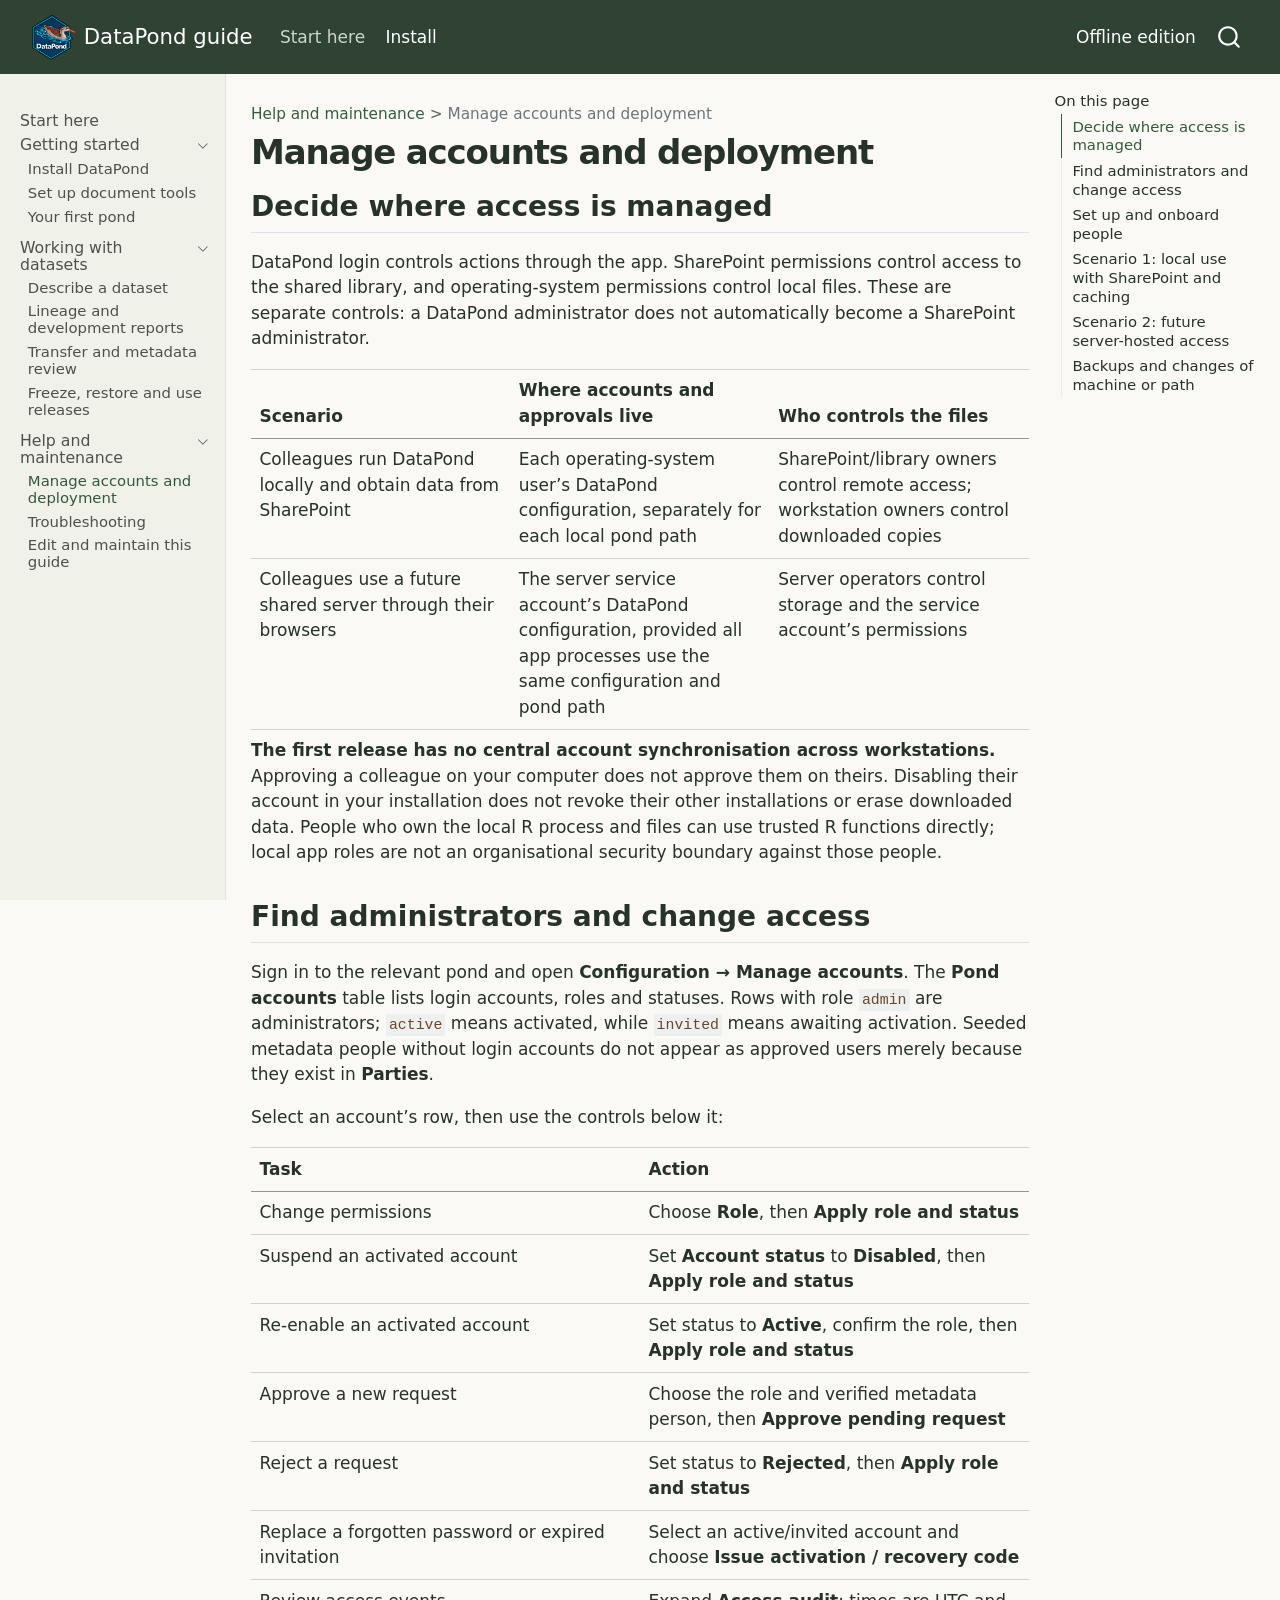
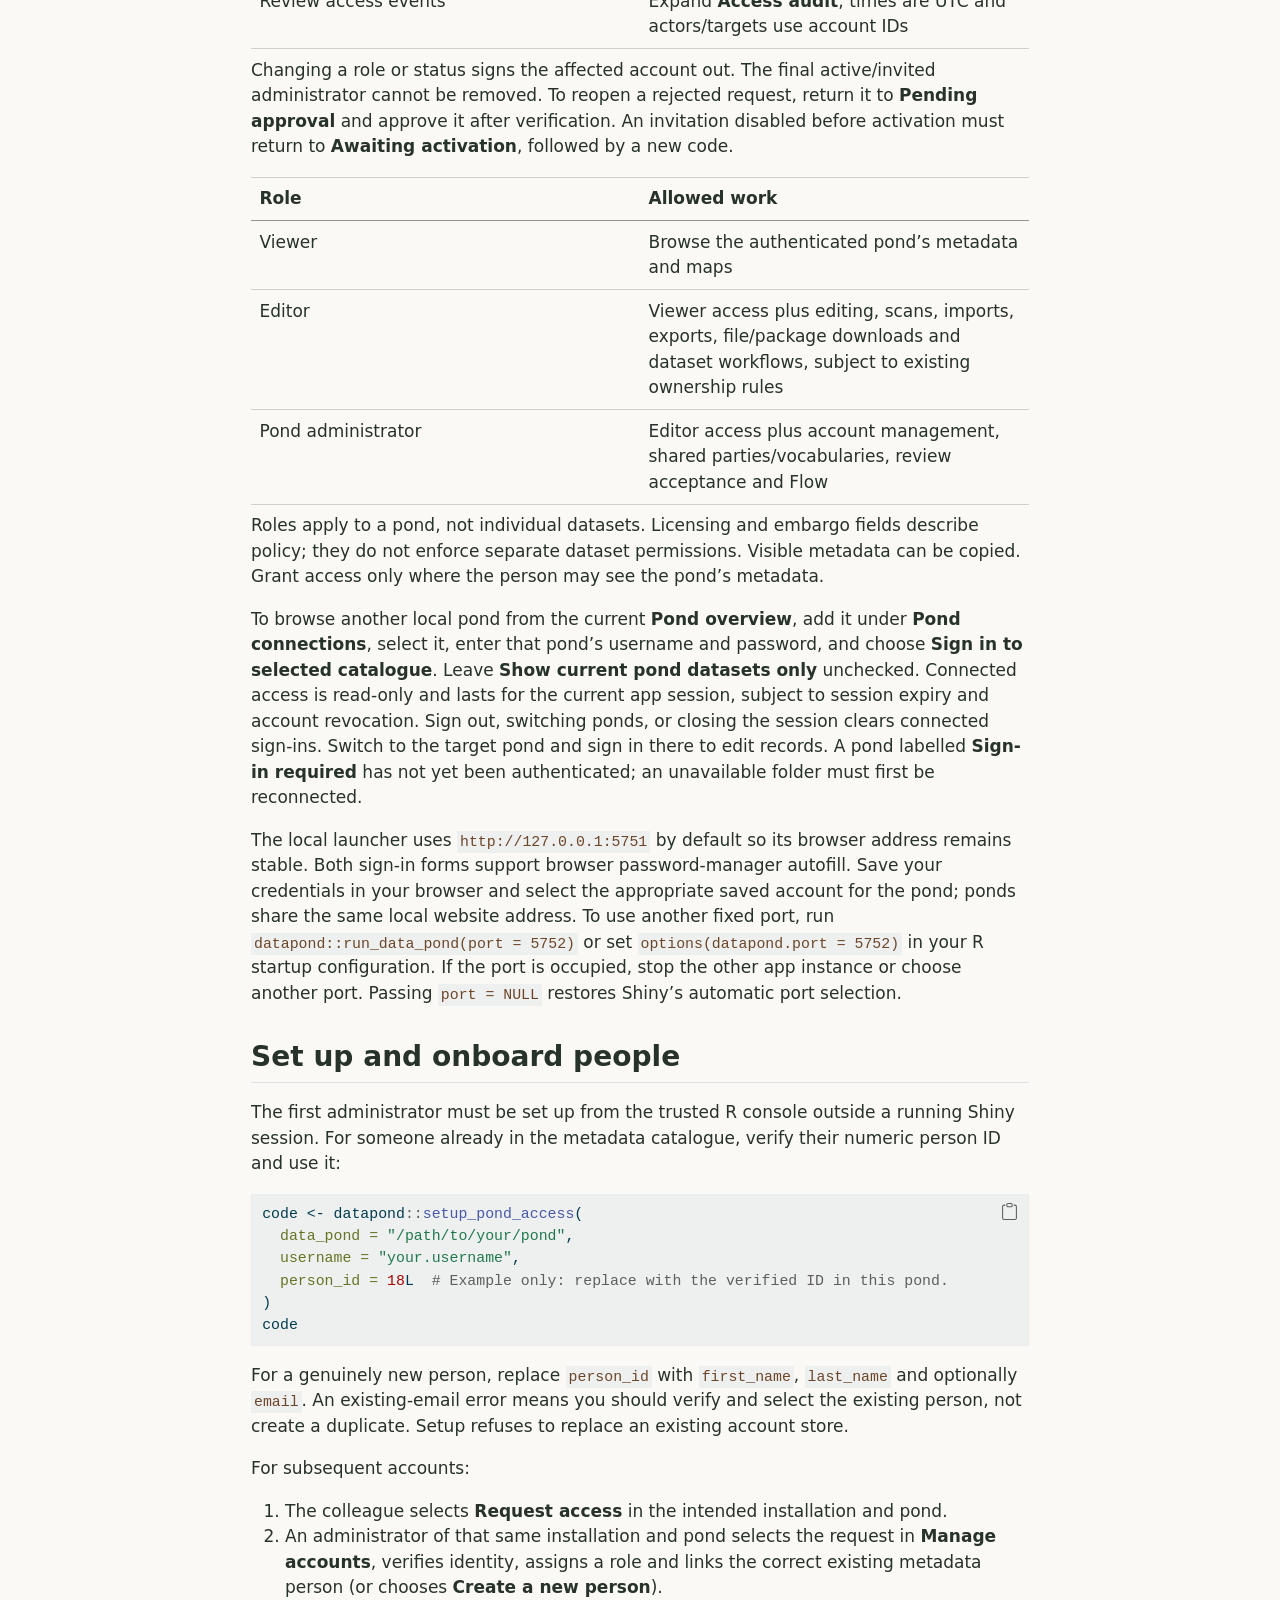
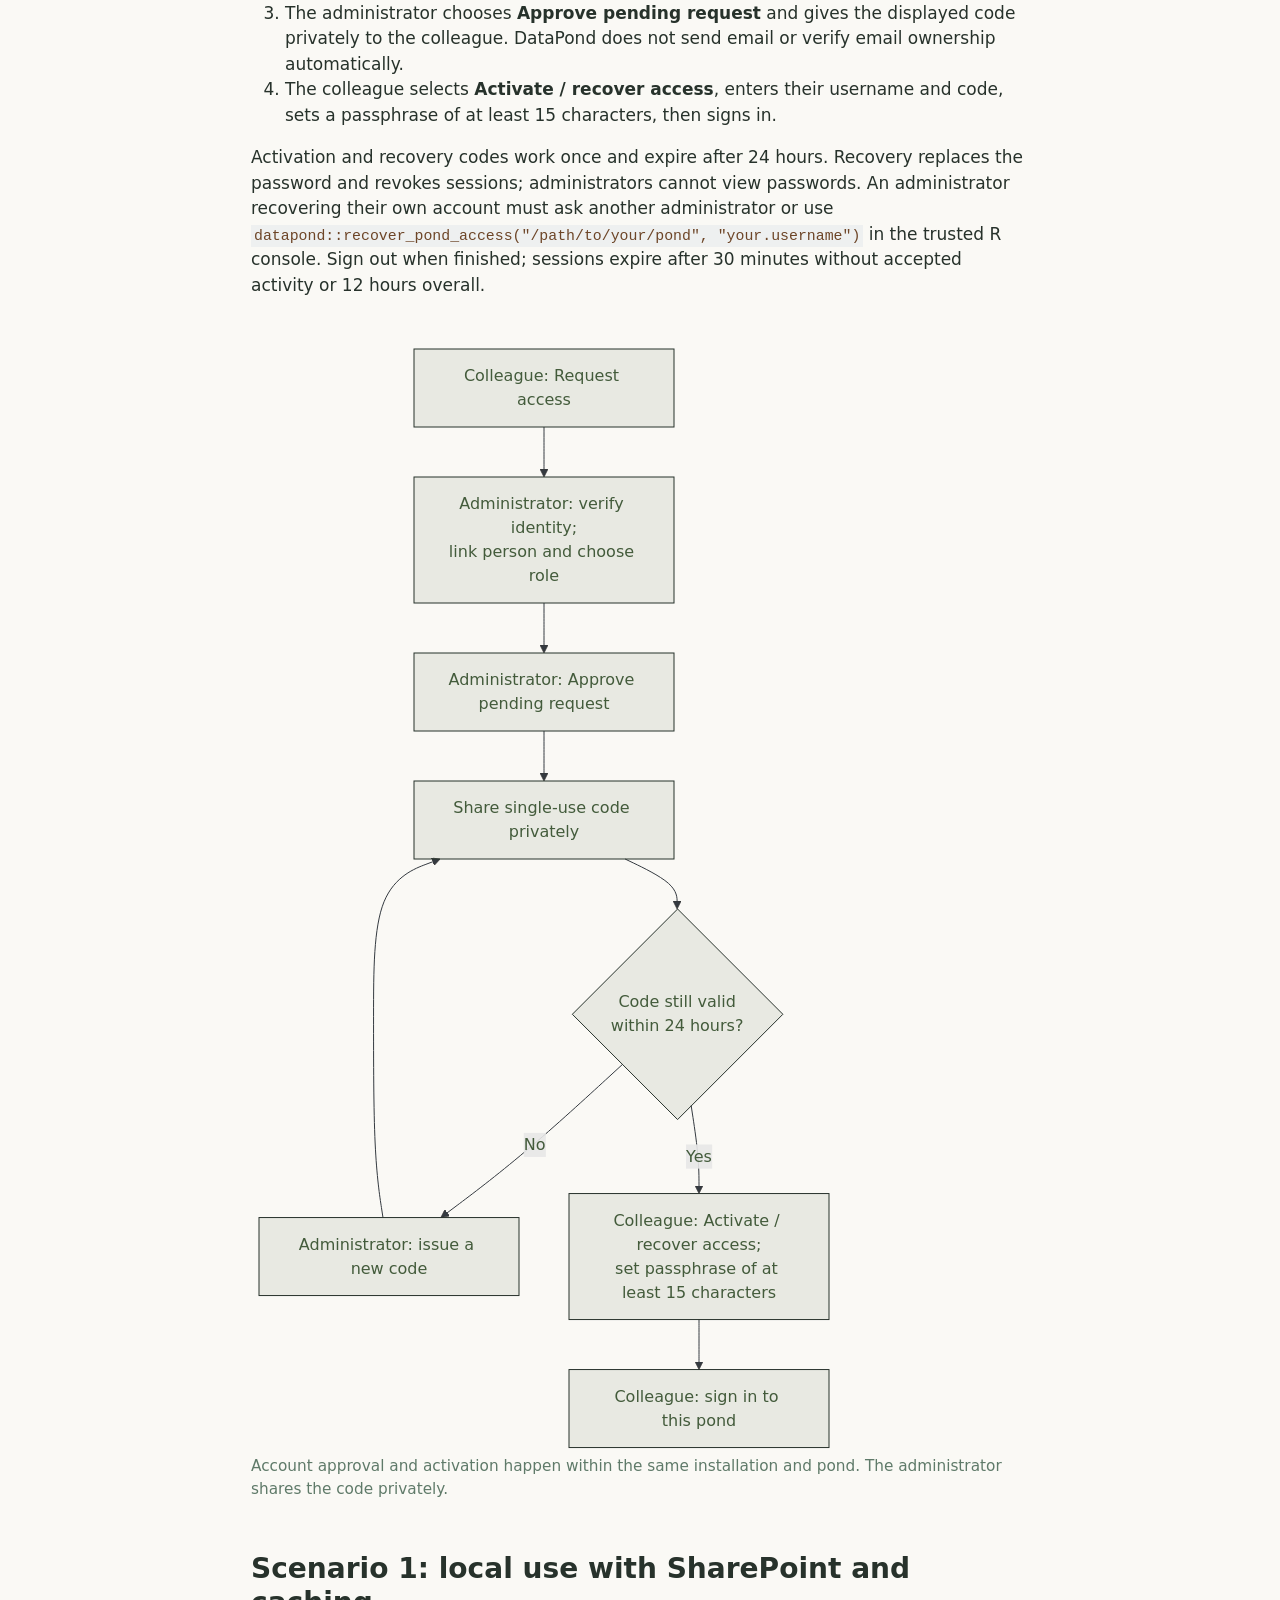
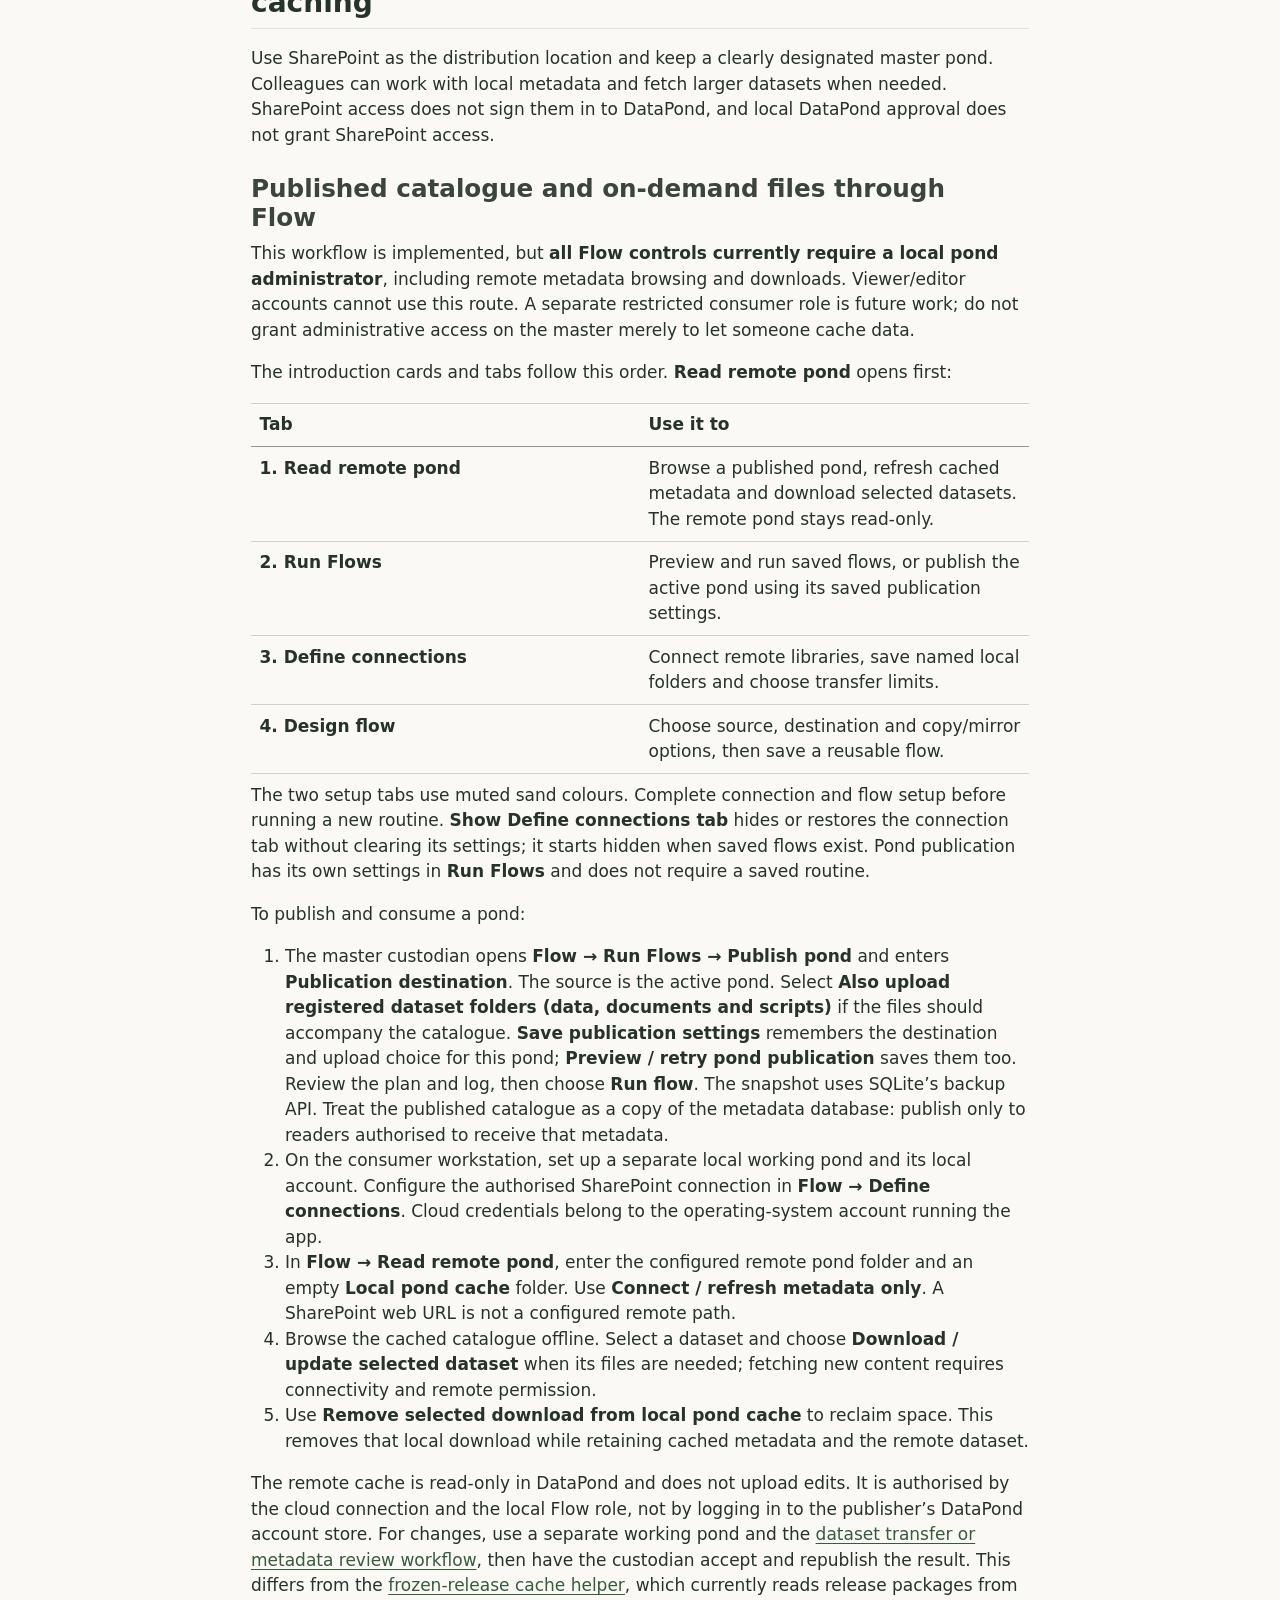
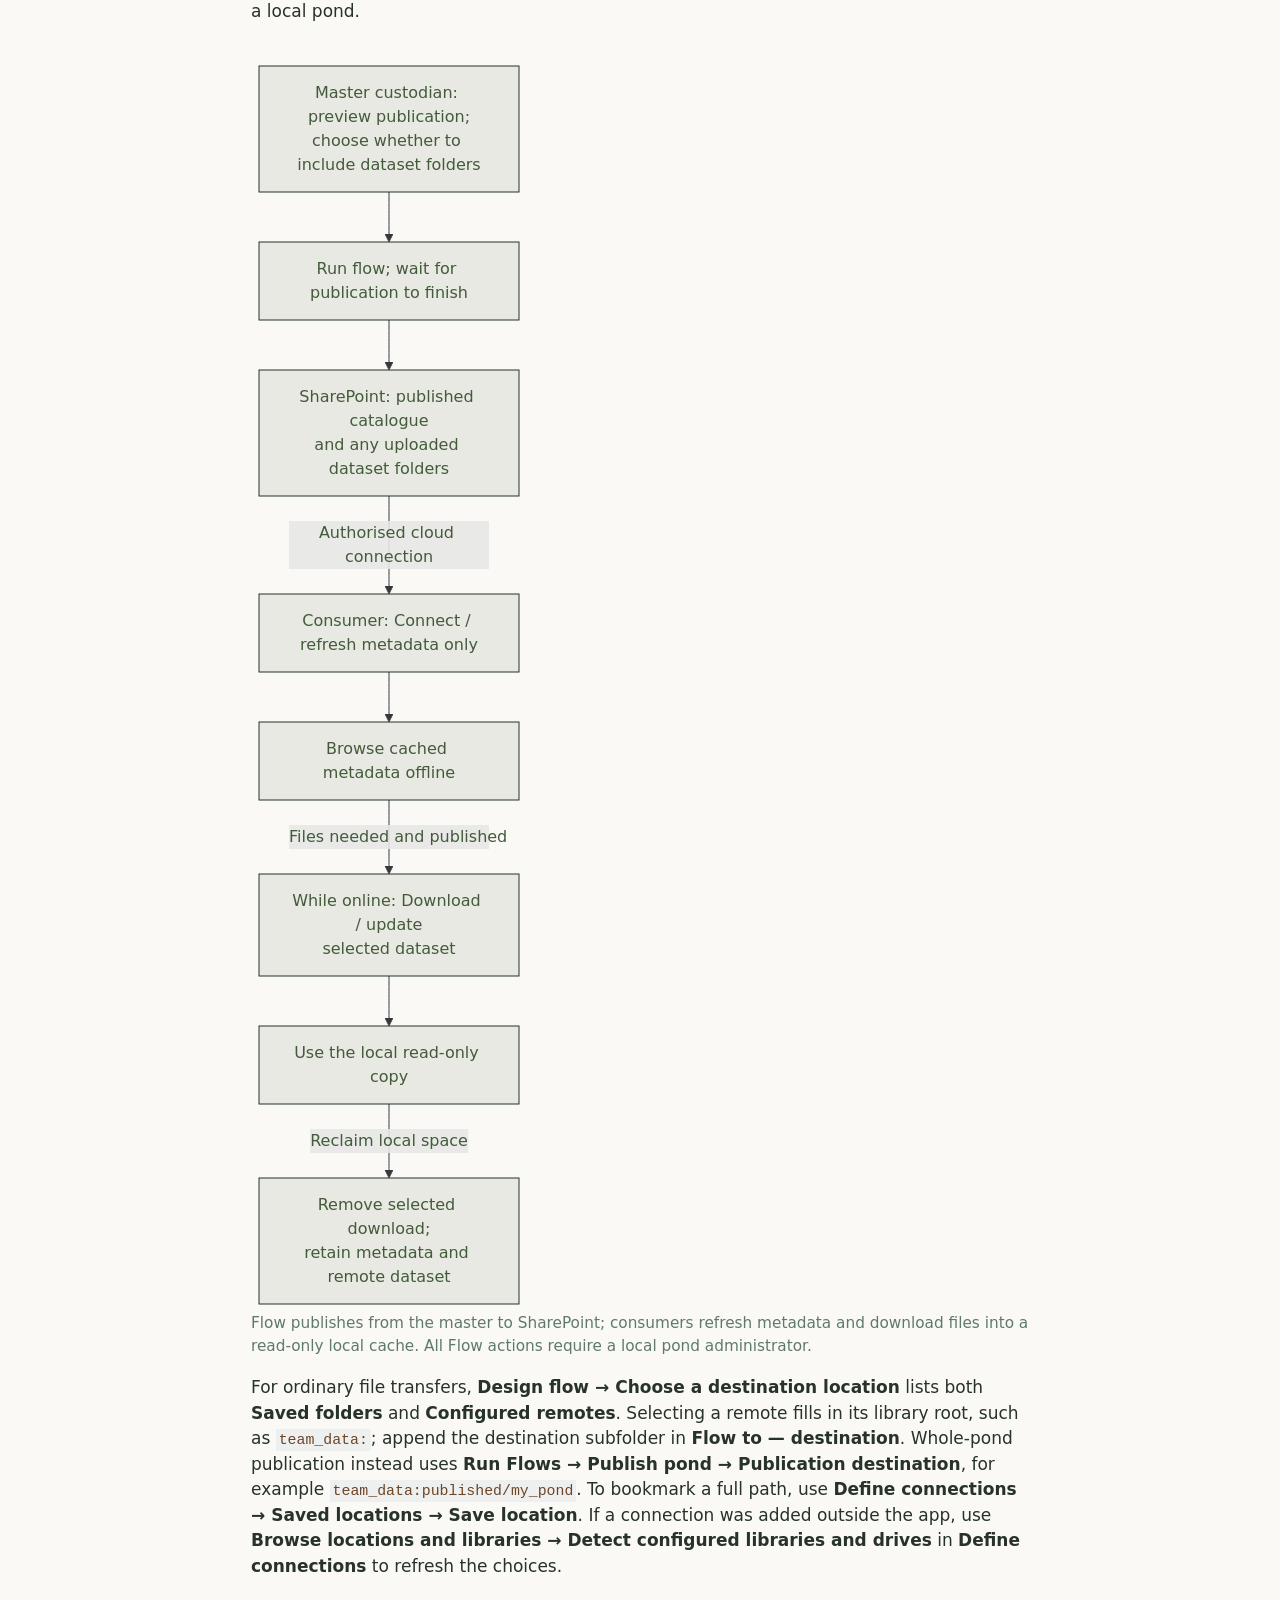
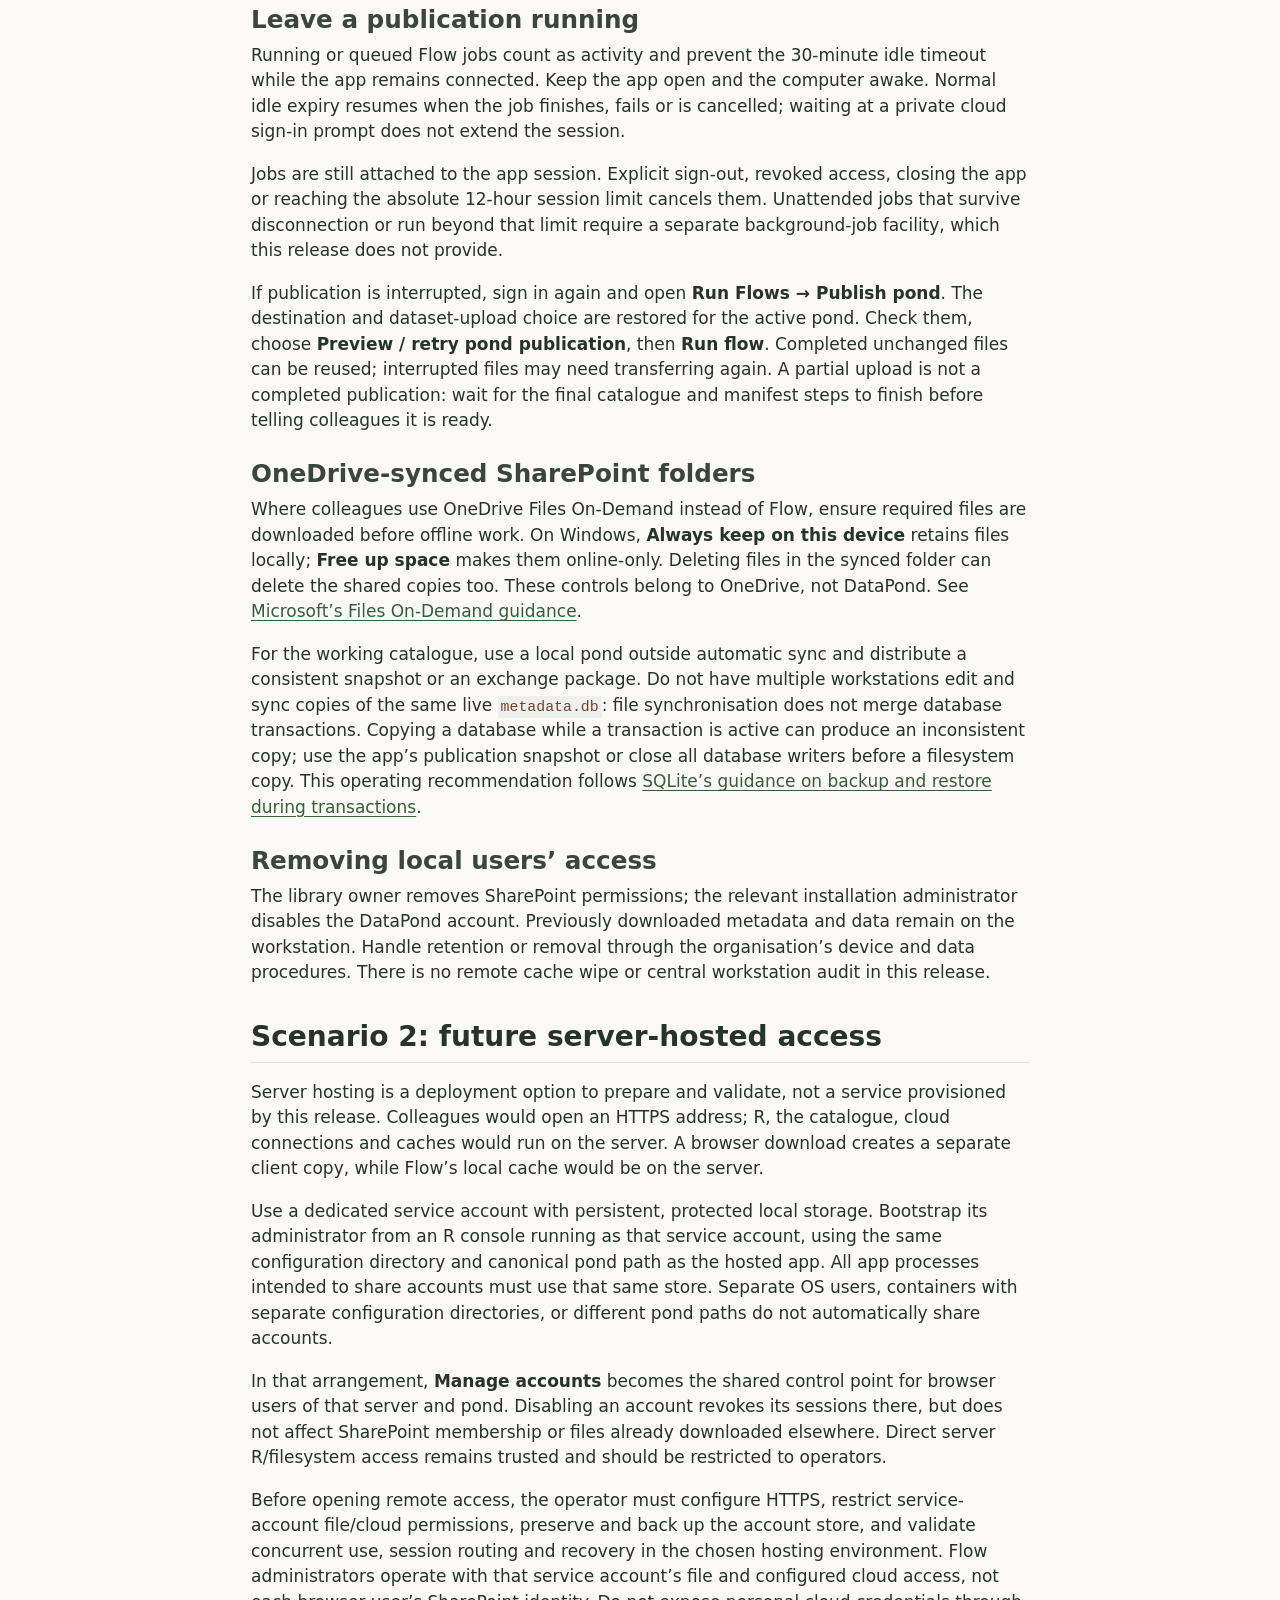
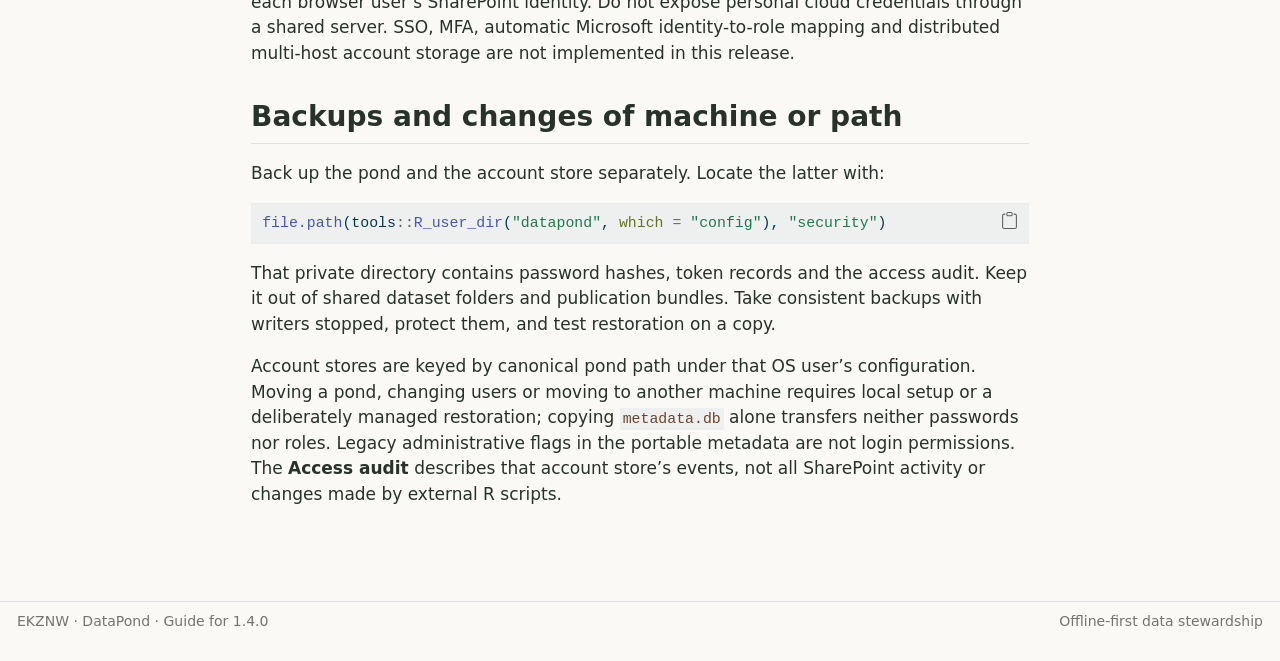
==== commit b7c37f7f: "Update Data Pond workflows and package assets" ====
--- a/inst/guide/access-management.html
+++ b/inst/guide/access-management.html
@@ -74,7 +74,7 @@
 <script src="site_libs/quarto-html/tippy.umd.min.js"></script>
 <script src="site_libs/quarto-html/anchor.min.js"></script>
 <link href="site_libs/quarto-html/tippy.css" rel="stylesheet">
-<link href="site_libs/quarto-html/quarto-syntax-highlighting-7f8f88aac4f3542376d5c11b86a4c14d.css" rel="stylesheet" id="quarto-text-highlighting-styles">
+<link href="site_libs/quarto-html/syntax-7f8f88aac4f3542376d5c11b86a4c14d.css" rel="stylesheet" id="quarto-text-highlighting-styles">
 <script src="site_libs/bootstrap/bootstrap.min.js"></script>
 <link href="site_libs/bootstrap/bootstrap-icons.css" rel="stylesheet">
 <link href="site_libs/bootstrap/bootstrap-29452ab6f4fcb164c43f1a3ab0a1f1e9.min.css" rel="stylesheet" append-hash="true" id="quarto-bootstrap" data-mode="light">
@@ -415,6 +415,8 @@
 </tbody>
 </table>
 <p>Roles apply to a pond, not individual datasets. Licensing and embargo fields describe policy; they do not enforce separate dataset permissions. Visible metadata can be copied. Grant access only where the person may see the pond’s metadata.</p>
+<p>To browse another local pond from the current <strong>Pond overview</strong>, add it under <strong>Pond connections</strong>, select it, enter that pond’s username and password, and choose <strong>Sign in to selected catalogue</strong>. Leave <strong>Show current pond datasets only</strong> unchecked. Connected access is read-only and lasts for the current app session, subject to session expiry and account revocation. Sign out, switching ponds, or closing the session clears connected sign-ins. Switch to the target pond and sign in there to edit records. A pond labelled <strong>Sign-in required</strong> has not yet been authenticated; an unavailable folder must first be reconnected.</p>
+<p>The local launcher uses <code>http://127.0.0.1:5751</code> by default so its browser address remains stable. Both sign-in forms support browser password-manager autofill. Save your credentials in your browser and select the appropriate saved account for the pond; ponds share the same local website address. To use another fixed port, run <code>datapond::run_data_pond(port = 5752)</code> or set <code>options(datapond.port = 5752)</code> in your R startup configuration. If the port is occupied, stop the other app instance or choose another port. Passing <code>port = NULL</code> restores Shiny’s automatic port selection.</p>
 </section>
 <section id="set-up-and-onboard-people" class="level2">
 <h2 class="anchored" data-anchor-id="set-up-and-onboard-people">Set up and onboard people</h2>
@@ -465,10 +467,43 @@
 <section id="published-catalogue-and-on-demand-files-through-flow" class="level3">
 <h3 class="anchored" data-anchor-id="published-catalogue-and-on-demand-files-through-flow">Published catalogue and on-demand files through Flow</h3>
 <p>This workflow is implemented, but <strong>all Flow controls currently require a local pond administrator</strong>, including remote metadata browsing and downloads. Viewer/editor accounts cannot use this route. A separate restricted consumer role is future work; do not grant administrative access on the master merely to let someone cache data.</p>
+<p>The introduction cards and tabs follow this order. <strong>Read remote pond</strong> opens first:</p>
+<table class="caption-top table">
+<colgroup>
+<col style="width: 50%">
+<col style="width: 50%">
+</colgroup>
+<thead>
+<tr class="header">
+<th>Tab</th>
+<th>Use it to</th>
+</tr>
+</thead>
+<tbody>
+<tr class="odd">
+<td><strong>1. Read remote pond</strong></td>
+<td>Browse a published pond, refresh cached metadata and download selected datasets. The remote pond stays read-only.</td>
+</tr>
+<tr class="even">
+<td><strong>2. Run Flows</strong></td>
+<td>Preview and run saved flows, or publish the active pond using its saved publication settings.</td>
+</tr>
+<tr class="odd">
+<td><strong>3. Define connections</strong></td>
+<td>Connect remote libraries, save named local folders and choose transfer limits.</td>
+</tr>
+<tr class="even">
+<td><strong>4. Design flow</strong></td>
+<td>Choose source, destination and copy/mirror options, then save a reusable flow.</td>
+</tr>
+</tbody>
+</table>
+<p>The two setup tabs use muted sand colours. Complete connection and flow setup before running a new routine. <strong>Show Define connections tab</strong> hides or restores the connection tab without clearing its settings; it starts hidden when saved flows exist. Pond publication has its own settings in <strong>Run Flows</strong> and does not require a saved routine.</p>
+<p>To publish and consume a pond:</p>
 <ol type="1">
-<li>The master custodian opens <strong>Flow → Design flows (setup)</strong> and enters <strong>Flow to — destination</strong>. At the bottom of that tab, <strong>Publish pond</strong> uses the active pond, without saving a flow. Select <strong>Also upload registered dataset folders (data, documents and scripts)</strong> if the files should accompany the catalogue, then choose <strong>Preview pond publication</strong>. Review the plan and log in <strong>Run flows</strong>, then choose <strong>Run flow</strong>. The snapshot uses SQLite’s backup API. Treat the published catalogue as a copy of the metadata database: publish only to readers authorised to receive that metadata.</li>
-<li>On the consumer workstation, set up a separate local working pond and its local account. Configure the authorised SharePoint connection in <strong>Flow → Config (setup)</strong>. Cloud credentials belong to the operating-system account running the app.</li>
-<li>In <strong>Flow → Remote ponds (read-only)</strong>, enter the configured remote pond folder and an empty <strong>Local pond cache</strong> folder. Use <strong>Connect / refresh metadata only</strong>. A SharePoint web URL is not a configured remote path.</li>
+<li>The master custodian opens <strong>Flow → Run Flows → Publish pond</strong> and enters <strong>Publication destination</strong>. The source is the active pond. Select <strong>Also upload registered dataset folders (data, documents and scripts)</strong> if the files should accompany the catalogue. <strong>Save publication settings</strong> remembers the destination and upload choice for this pond; <strong>Preview / retry pond publication</strong> saves them too. Review the plan and log, then choose <strong>Run flow</strong>. The snapshot uses SQLite’s backup API. Treat the published catalogue as a copy of the metadata database: publish only to readers authorised to receive that metadata.</li>
+<li>On the consumer workstation, set up a separate local working pond and its local account. Configure the authorised SharePoint connection in <strong>Flow → Define connections</strong>. Cloud credentials belong to the operating-system account running the app.</li>
+<li>In <strong>Flow → Read remote pond</strong>, enter the configured remote pond folder and an empty <strong>Local pond cache</strong> folder. Use <strong>Connect / refresh metadata only</strong>. A SharePoint web URL is not a configured remote path.</li>
 <li>Browse the cached catalogue offline. Select a dataset and choose <strong>Download / update selected dataset</strong> when its files are needed; fetching new content requires connectivity and remote permission.</li>
 <li>Use <strong>Remove selected download from local pond cache</strong> to reclaim space. This removes that local download while retaining cached metadata and the remote dataset.</li>
 </ol>
@@ -494,13 +529,13 @@
 </div>
 </div>
 </div>
-<p>In <strong>Design flows (setup)</strong>, <strong>Choose a destination location</strong> lists both <strong>Saved folders</strong> and <strong>Configured remotes</strong>. Selecting a remote fills in its library root, such as <code>team_data:</code>; append a dedicated publication folder in <strong>Flow to — destination</strong>, for example <code>team_data:published/my_pond</code>. To bookmark that full path, use <strong>Config (setup) → Saved locations → Save location</strong>. If a connection was added outside the app, use <strong>Browse locations and libraries → Detect configured libraries and drives</strong> in Config to refresh the choices.</p>
+<p>For ordinary file transfers, <strong>Design flow → Choose a destination location</strong> lists both <strong>Saved folders</strong> and <strong>Configured remotes</strong>. Selecting a remote fills in its library root, such as <code>team_data:</code>; append the destination subfolder in <strong>Flow to — destination</strong>. Whole-pond publication instead uses <strong>Run Flows → Publish pond → Publication destination</strong>, for example <code>team_data:published/my_pond</code>. To bookmark a full path, use <strong>Define connections → Saved locations → Save location</strong>. If a connection was added outside the app, use <strong>Browse locations and libraries → Detect configured libraries and drives</strong> in <strong>Define connections</strong> to refresh the choices.</p>
 </section>
 <section id="leave-a-publication-running" class="level3">
 <h3 class="anchored" data-anchor-id="leave-a-publication-running">Leave a publication running</h3>
 <p>Running or queued Flow jobs count as activity and prevent the 30-minute idle timeout while the app remains connected. Keep the app open and the computer awake. Normal idle expiry resumes when the job finishes, fails or is cancelled; waiting at a private cloud sign-in prompt does not extend the session.</p>
 <p>Jobs are still attached to the app session. Explicit sign-out, revoked access, closing the app or reaching the absolute 12-hour session limit cancels them. Unattended jobs that survive disconnection or run beyond that limit require a separate background-job facility, which this release does not provide.</p>
-<p>If publication is interrupted, sign in again, check the active pond and destination, then preview and run publication again with the same dataset-upload choice. Completed unchanged files can be reused; interrupted files may need transferring again. A partial upload is not a completed publication: wait for the final catalogue and manifest steps to finish before telling colleagues it is ready.</p>
+<p>If publication is interrupted, sign in again and open <strong>Run Flows → Publish pond</strong>. The destination and dataset-upload choice are restored for the active pond. Check them, choose <strong>Preview / retry pond publication</strong>, then <strong>Run flow</strong>. Completed unchanged files can be reused; interrupted files may need transferring again. A partial upload is not a completed publication: wait for the final catalogue and manifest steps to finish before telling colleagues it is ready.</p>
 </section>
 <section id="onedrive-synced-sharepoint-folders" class="level3">
 <h3 class="anchored" data-anchor-id="onedrive-synced-sharepoint-folders">OneDrive-synced SharePoint folders</h3>
--- a/inst/guide/site_libs/quarto-html/syntax-7f8f88aac4f3542376d5c11b86a4c14d.css
+++ b/inst/guide/site_libs/quarto-html/syntax-7f8f88aac4f3542376d5c11b86a4c14d.css
@@ -0,0 +1,236 @@
+/* quarto syntax highlight colors */
+:root {
+  --quarto-hl-ot-color: #003B4F;
+  --quarto-hl-at-color: #657422;
+  --quarto-hl-ss-color: #20794D;
+  --quarto-hl-an-color: #5E5E5E;
+  --quarto-hl-fu-color: #4758AB;
+  --quarto-hl-st-color: #20794D;
+  --quarto-hl-cf-color: #003B4F;
+  --quarto-hl-op-color: #5E5E5E;
+  --quarto-hl-er-color: #AD0000;
+  --quarto-hl-bn-color: #AD0000;
+  --quarto-hl-al-color: #AD0000;
+  --quarto-hl-va-color: #111111;
+  --quarto-hl-bu-color: inherit;
+  --quarto-hl-ex-color: inherit;
+  --quarto-hl-pp-color: #AD0000;
+  --quarto-hl-in-color: #5E5E5E;
+  --quarto-hl-vs-color: #20794D;
+  --quarto-hl-wa-color: #5E5E5E;
+  --quarto-hl-do-color: #5E5E5E;
+  --quarto-hl-im-color: #00769E;
+  --quarto-hl-ch-color: #20794D;
+  --quarto-hl-dt-color: #AD0000;
+  --quarto-hl-fl-color: #AD0000;
+  --quarto-hl-co-color: #5E5E5E;
+  --quarto-hl-cv-color: #5E5E5E;
+  --quarto-hl-cn-color: #8f5902;
+  --quarto-hl-sc-color: #5E5E5E;
+  --quarto-hl-dv-color: #AD0000;
+  --quarto-hl-kw-color: #003B4F;
+}
+
+/* other quarto variables */
+:root {
+  --quarto-font-monospace: SFMono-Regular, Menlo, Monaco, Consolas, "Liberation Mono", "Courier New", monospace;
+}
+
+/* syntax highlight based on Pandoc's rules */
+pre > code.sourceCode > span {
+  color: #003B4F;
+}
+
+code.sourceCode > span {
+  color: #003B4F;
+}
+
+div.sourceCode,
+div.sourceCode pre.sourceCode {
+  color: #003B4F;
+}
+
+/* Normal */
+code span {
+  color: #003B4F;
+}
+
+/* Alert */
+code span.al {
+  color: #AD0000;
+  font-style: inherit;
+}
+
+/* Annotation */
+code span.an {
+  color: #5E5E5E;
+  font-style: inherit;
+}
+
+/* Attribute */
+code span.at {
+  color: #657422;
+  font-style: inherit;
+}
+
+/* BaseN */
+code span.bn {
+  color: #AD0000;
+  font-style: inherit;
+}
+
+/* BuiltIn */
+code span.bu {
+  font-style: inherit;
+}
+
+/* ControlFlow */
+code span.cf {
+  color: #003B4F;
+  font-weight: bold;
+  font-style: inherit;
+}
+
+/* Char */
+code span.ch {
+  color: #20794D;
+  font-style: inherit;
+}
+
+/* Constant */
+code span.cn {
+  color: #8f5902;
+  font-style: inherit;
+}
+
+/* Comment */
+code span.co {
+  color: #5E5E5E;
+  font-style: inherit;
+}
+
+/* CommentVar */
+code span.cv {
+  color: #5E5E5E;
+  font-style: italic;
+}
+
+/* Documentation */
+code span.do {
+  color: #5E5E5E;
+  font-style: italic;
+}
+
+/* DataType */
+code span.dt {
+  color: #AD0000;
+  font-style: inherit;
+}
+
+/* DecVal */
+code span.dv {
+  color: #AD0000;
+  font-style: inherit;
+}
+
+/* Error */
+code span.er {
+  color: #AD0000;
+  font-style: inherit;
+}
+
+/* Extension */
+code span.ex {
+  font-style: inherit;
+}
+
+/* Float */
+code span.fl {
+  color: #AD0000;
+  font-style: inherit;
+}
+
+/* Function */
+code span.fu {
+  color: #4758AB;
+  font-style: inherit;
+}
+
+/* Import */
+code span.im {
+  color: #00769E;
+  font-style: inherit;
+}
+
+/* Information */
+code span.in {
+  color: #5E5E5E;
+  font-style: inherit;
+}
+
+/* Keyword */
+code span.kw {
+  color: #003B4F;
+  font-weight: bold;
+  font-style: inherit;
+}
+
+/* Operator */
+code span.op {
+  color: #5E5E5E;
+  font-style: inherit;
+}
+
+/* Other */
+code span.ot {
+  color: #003B4F;
+  font-style: inherit;
+}
+
+/* Preprocessor */
+code span.pp {
+  color: #AD0000;
+  font-style: inherit;
+}
+
+/* SpecialChar */
+code span.sc {
+  color: #5E5E5E;
+  font-style: inherit;
+}
+
+/* SpecialString */
+code span.ss {
+  color: #20794D;
+  font-style: inherit;
+}
+
+/* String */
+code span.st {
+  color: #20794D;
+  font-style: inherit;
+}
+
+/* Variable */
+code span.va {
+  color: #111111;
+  font-style: inherit;
+}
+
+/* VerbatimString */
+code span.vs {
+  color: #20794D;
+  font-style: inherit;
+}
+
+/* Warning */
+code span.wa {
+  color: #5E5E5E;
+  font-style: italic;
+}
+
+.prevent-inlining {
+  content: "</";
+}
+
+/*# sourceMappingURL=789ad8cd35626ba772517505b42a116e.css.map */
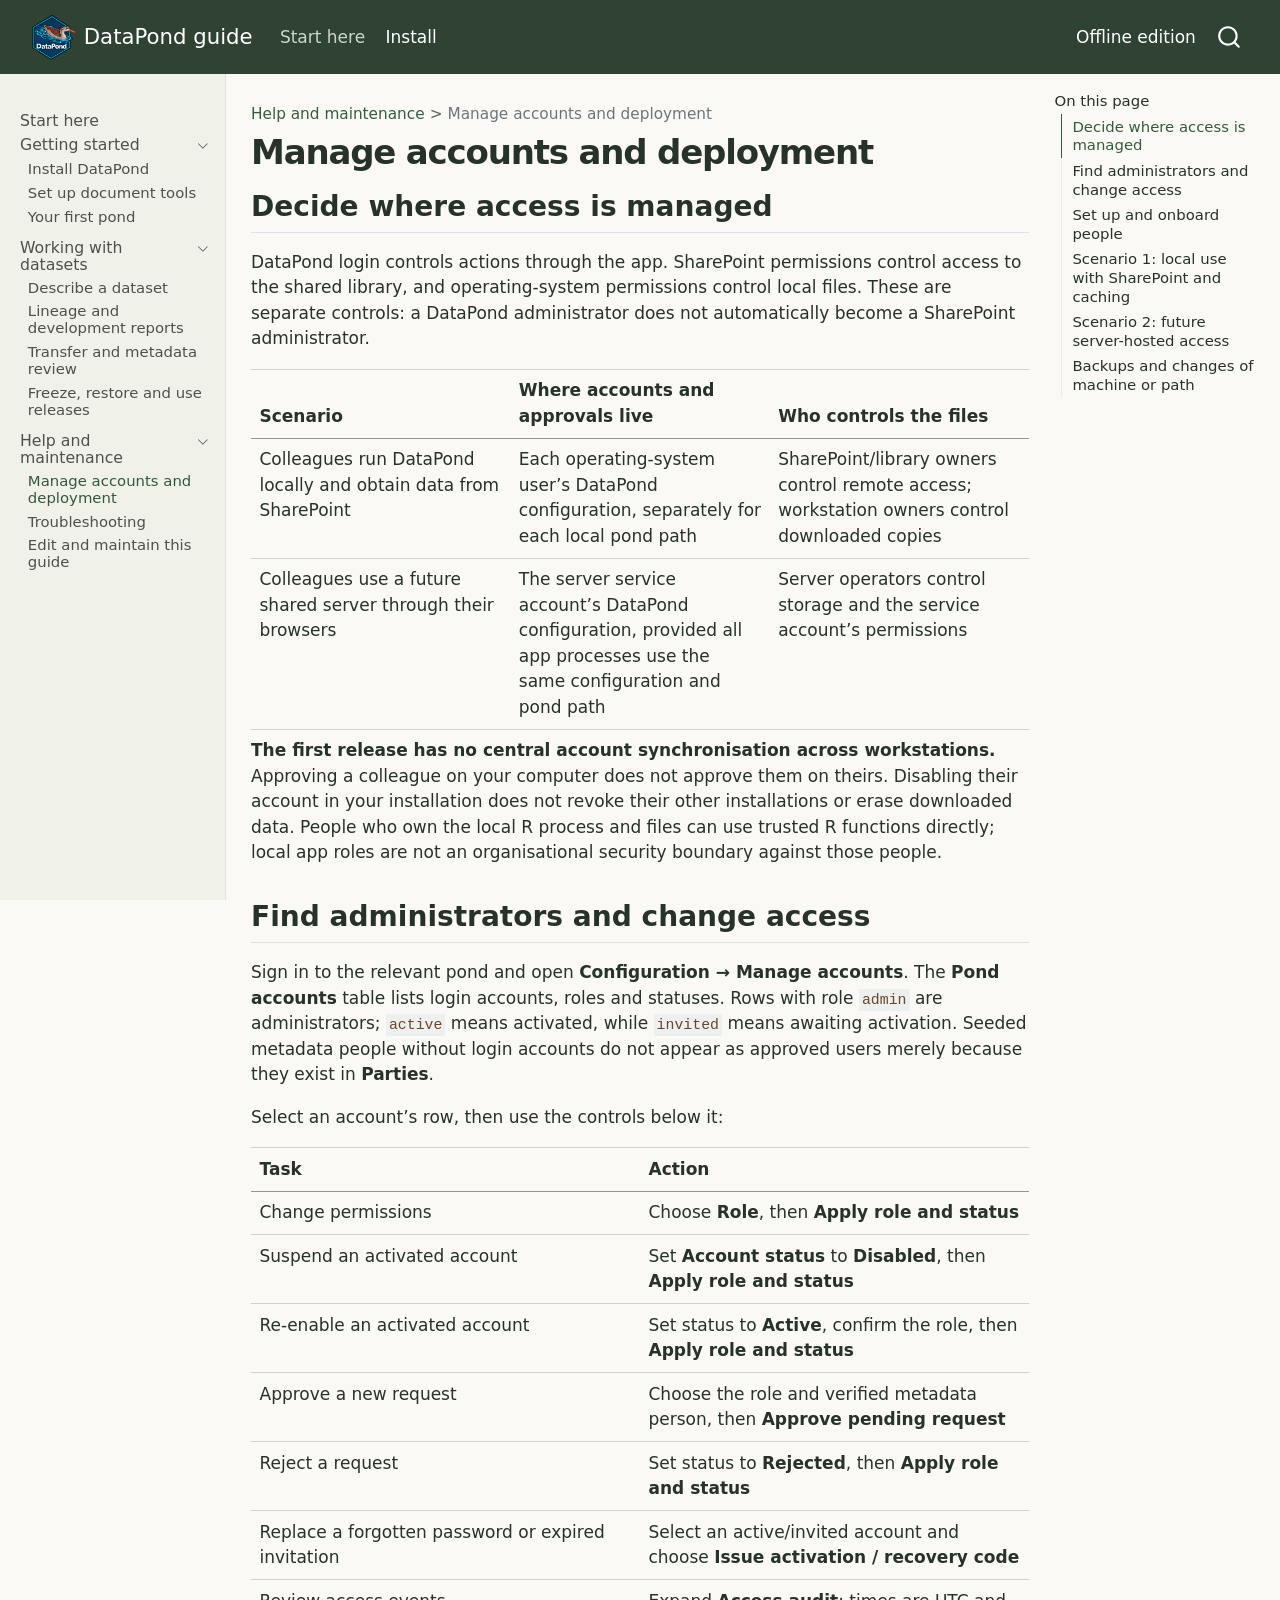
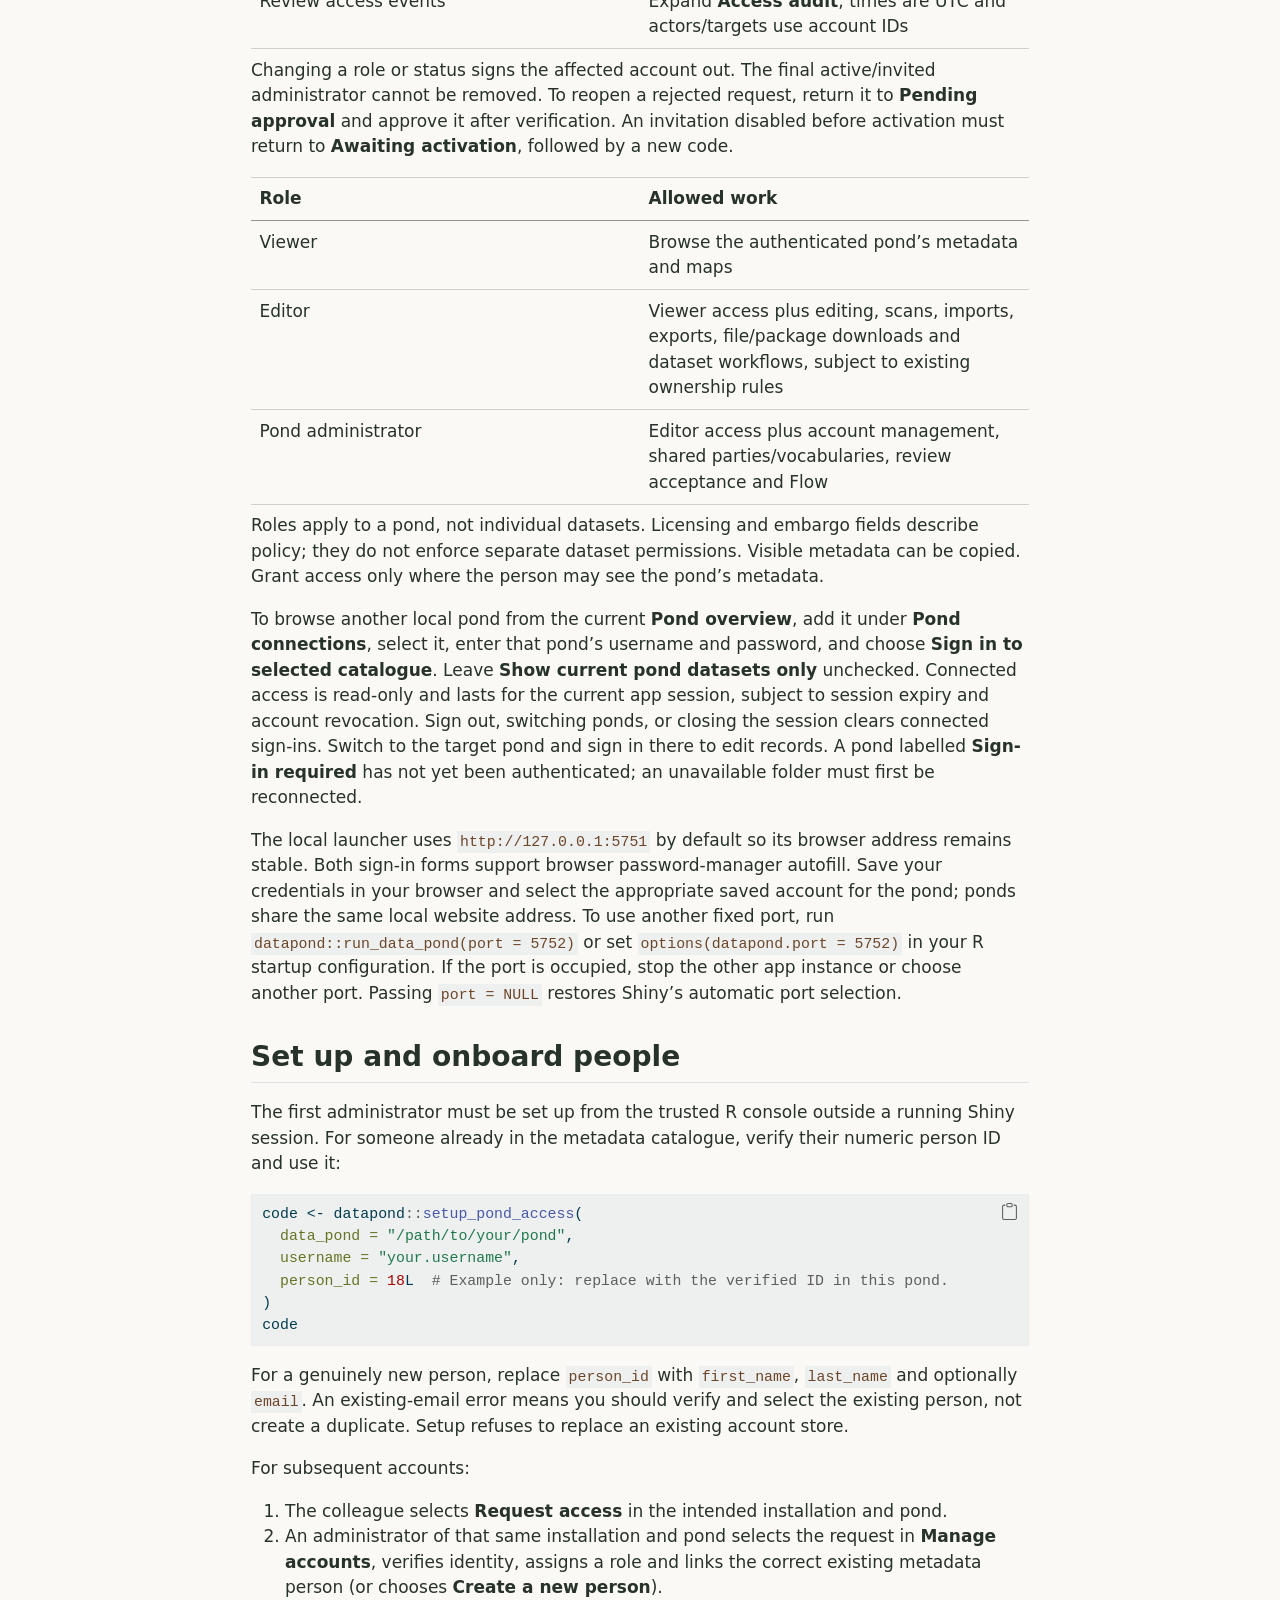
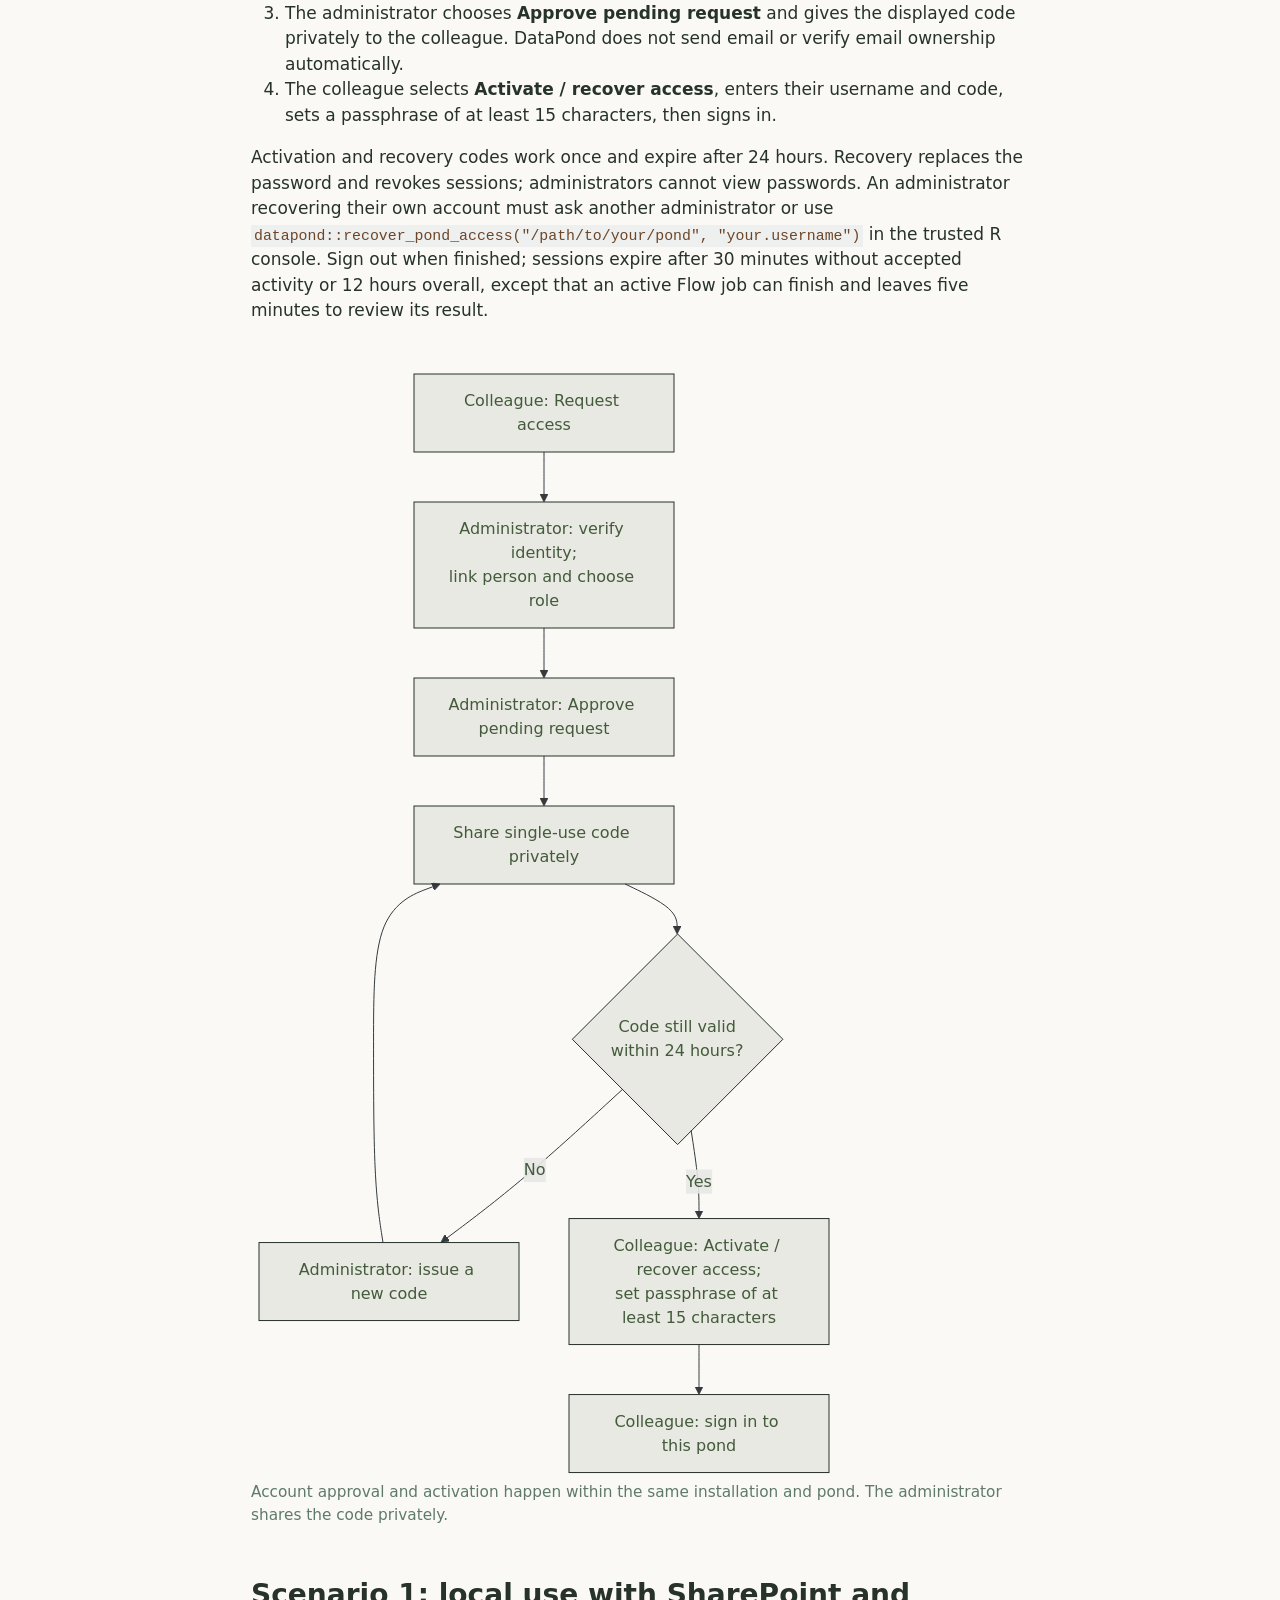
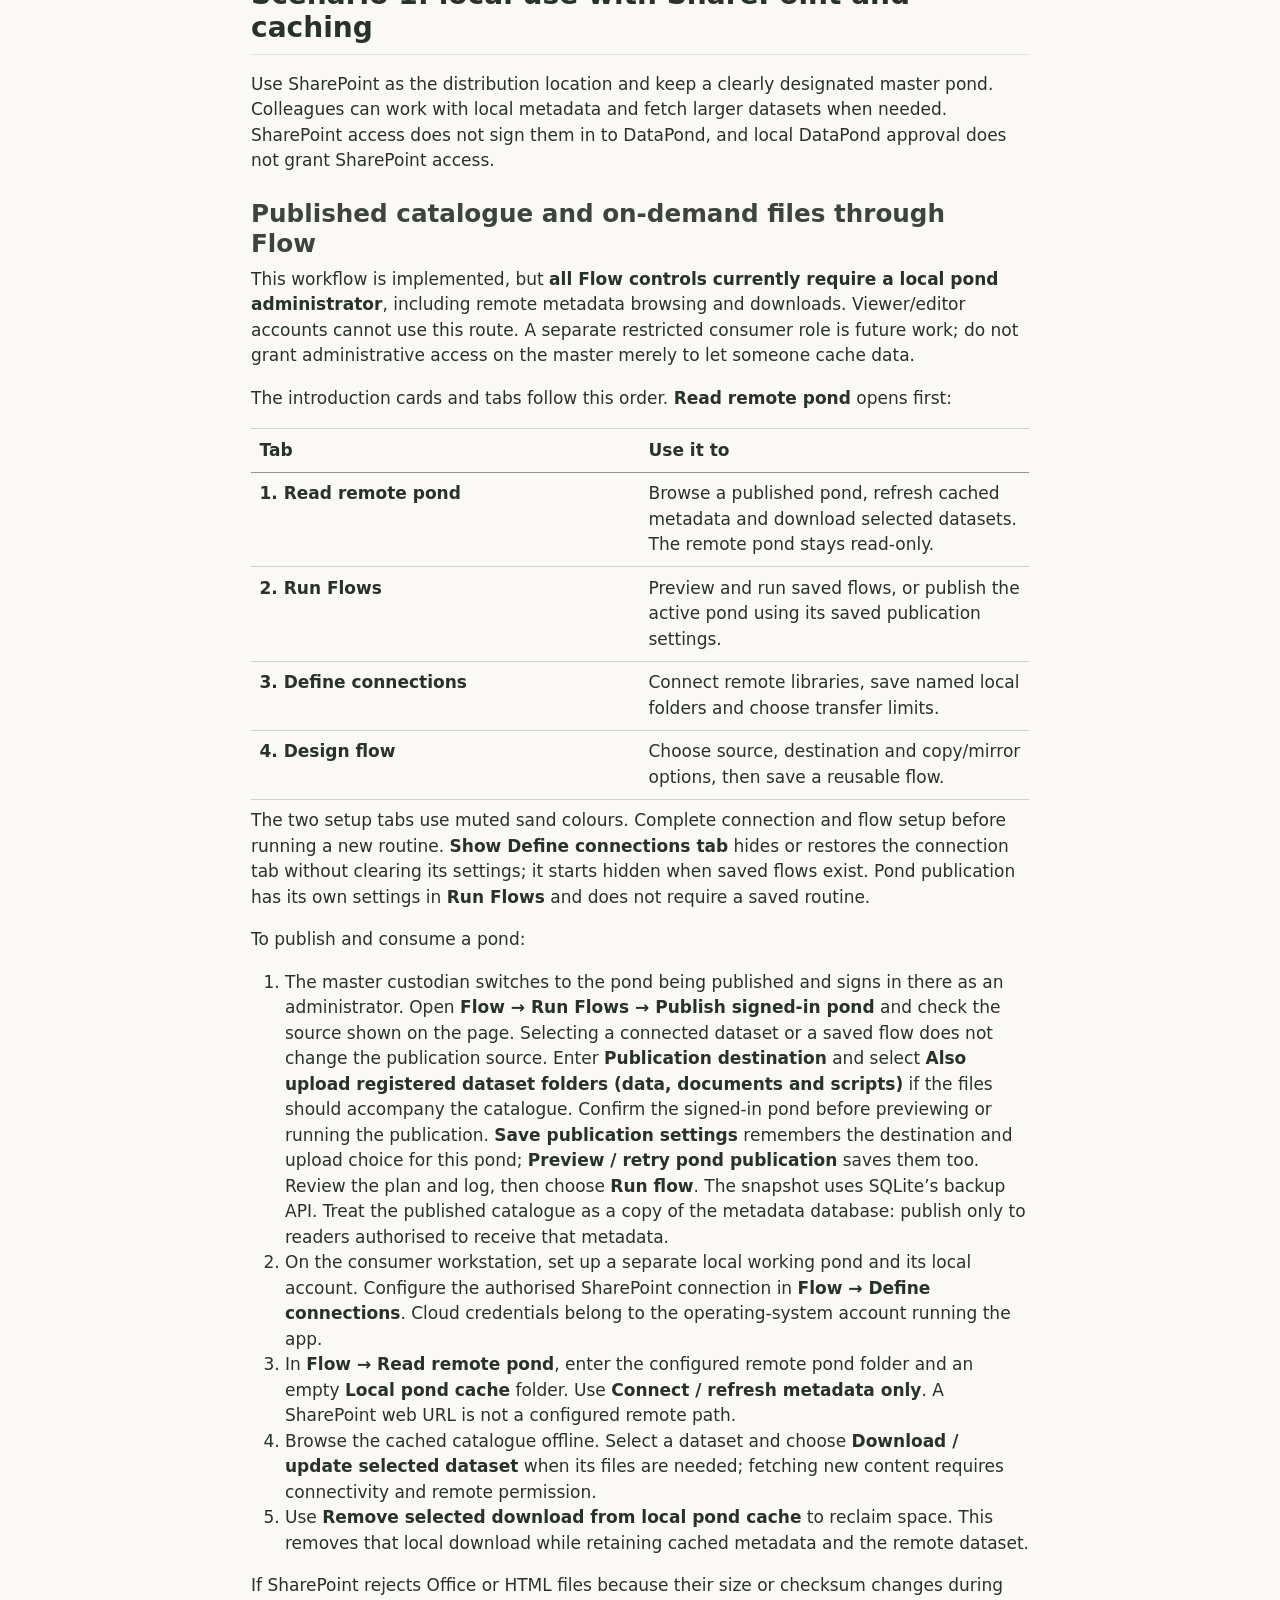
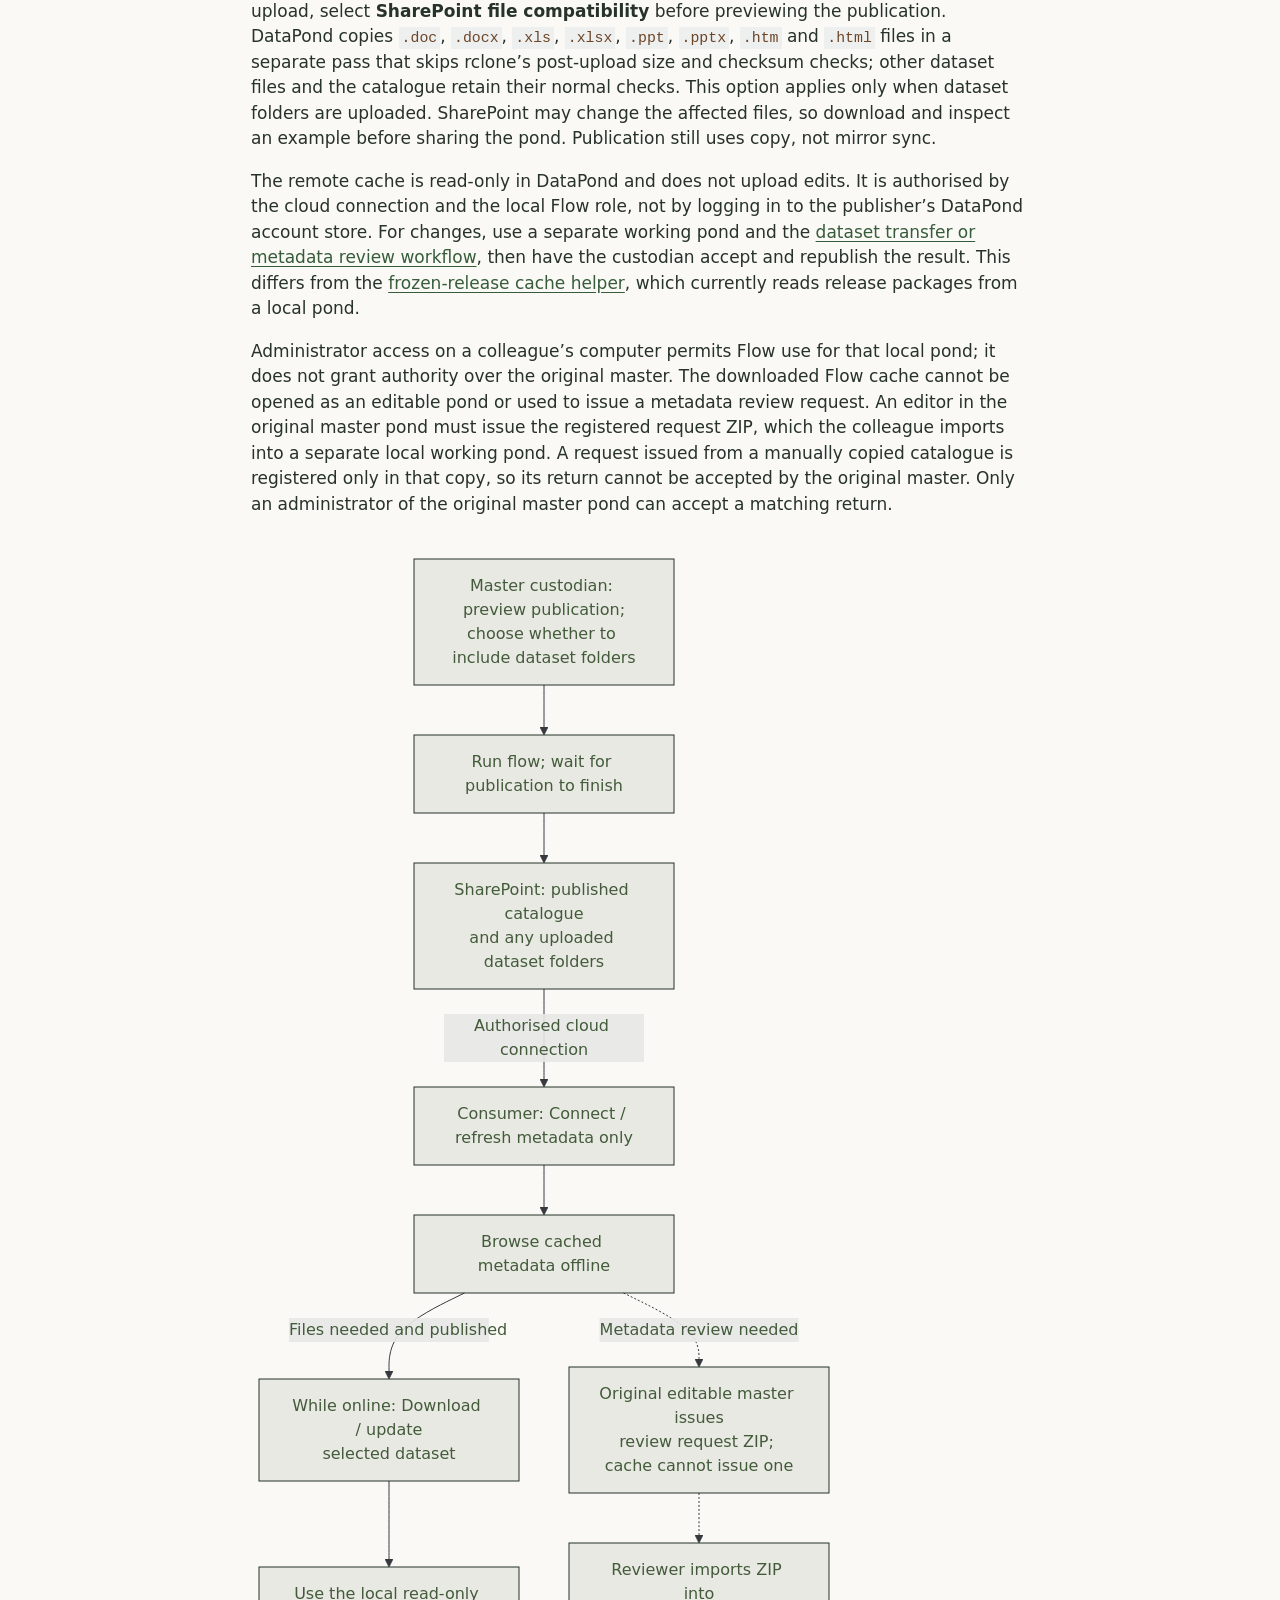
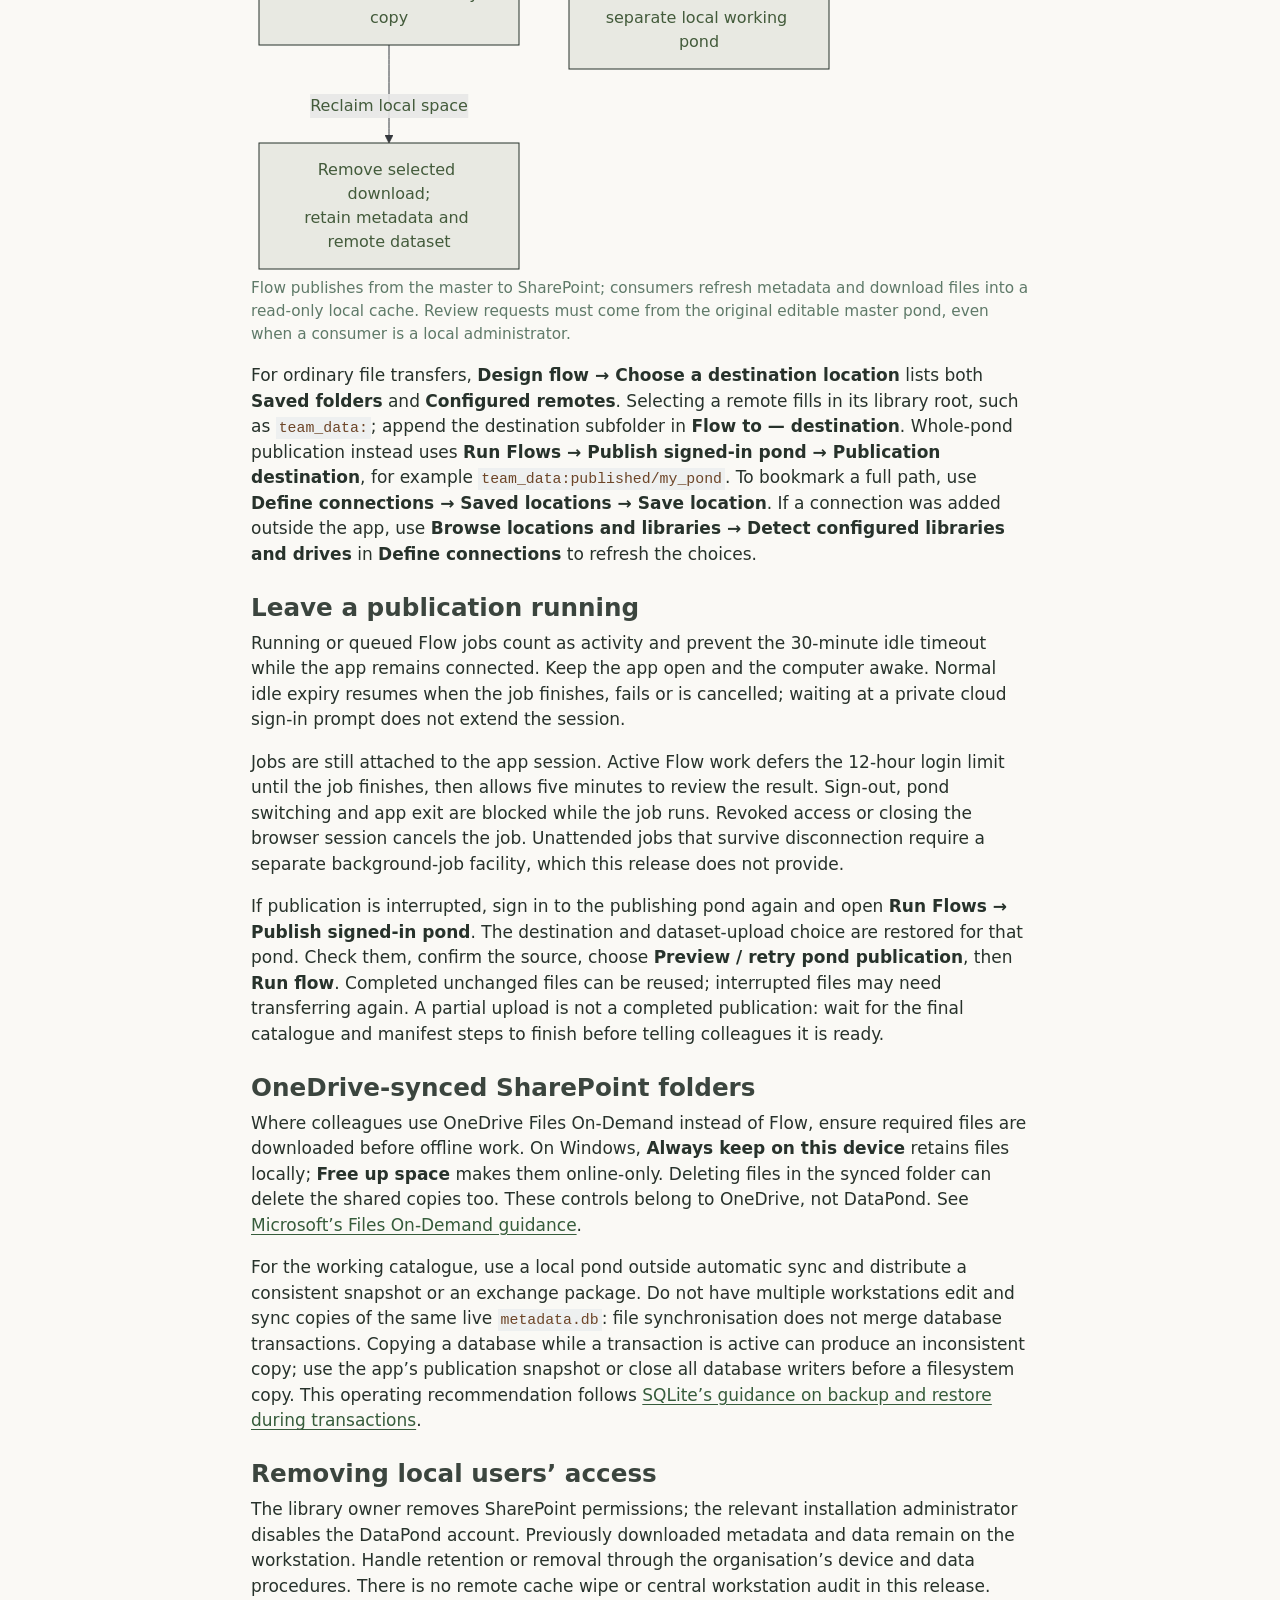
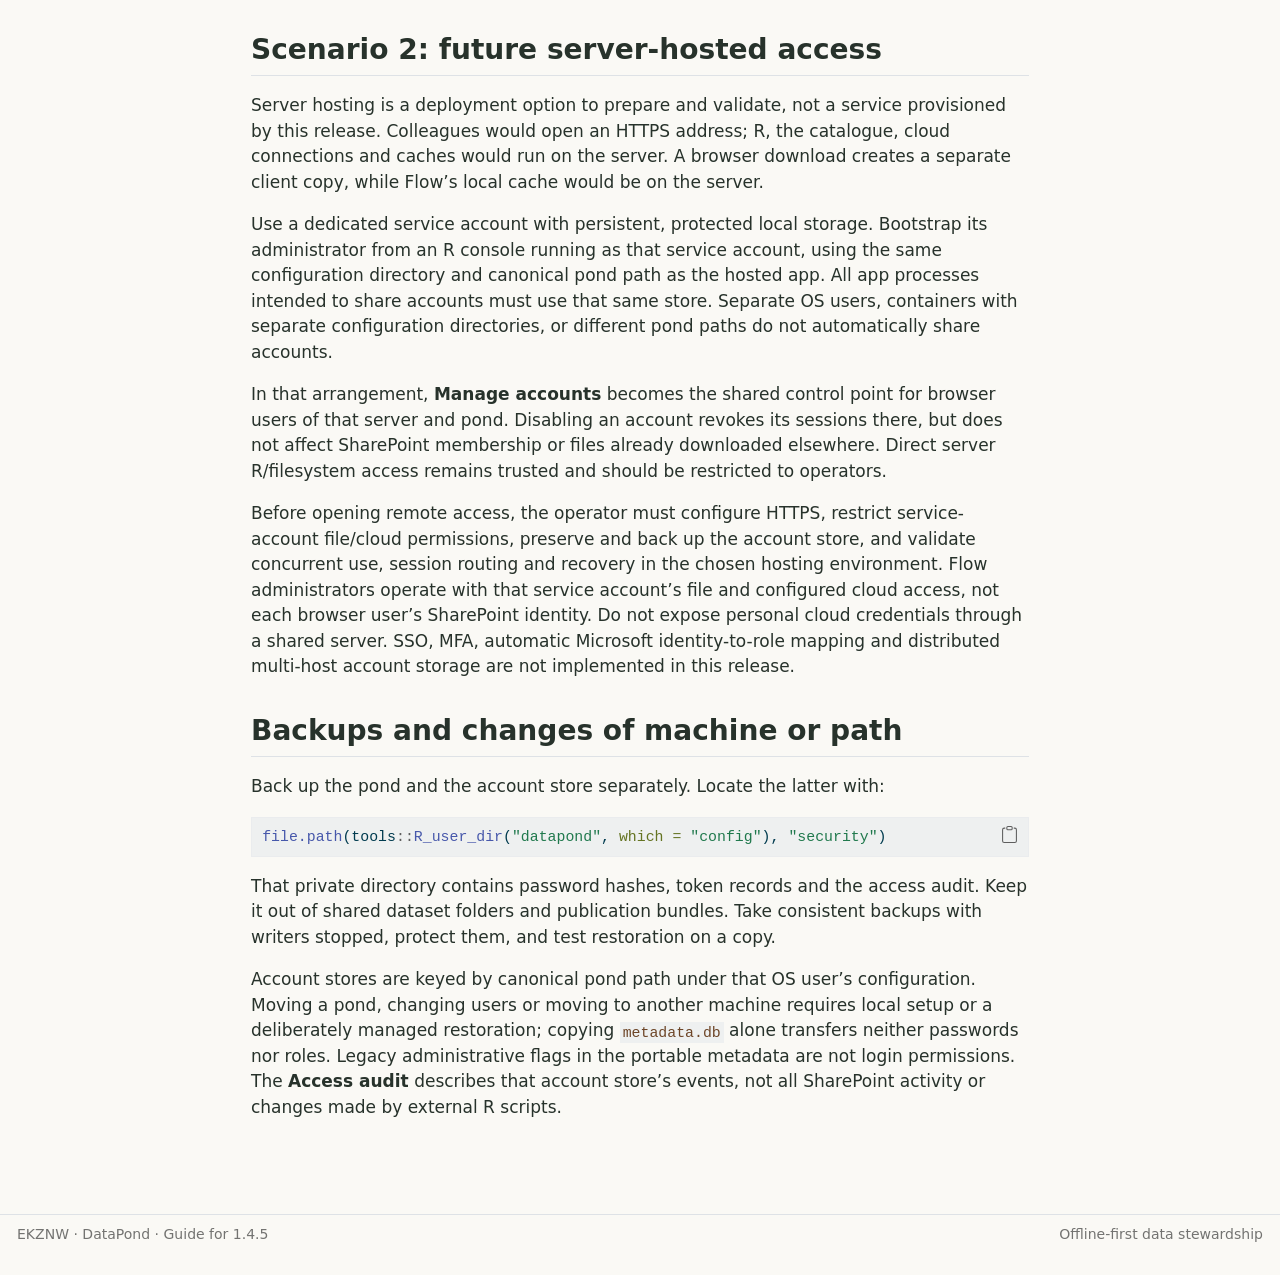
==== commit 6b894a7f: "Update access and data movement workflows" ====
--- a/inst/guide/access-management.html
+++ b/inst/guide/access-management.html
@@ -435,7 +435,7 @@
 <li>The administrator chooses <strong>Approve pending request</strong> and gives the displayed code privately to the colleague. DataPond does not send email or verify email ownership automatically.</li>
 <li>The colleague selects <strong>Activate / recover access</strong>, enters their username and code, sets a passphrase of at least 15 characters, then signs in.</li>
 </ol>
-<p>Activation and recovery codes work once and expire after 24 hours. Recovery replaces the password and revokes sessions; administrators cannot view passwords. An administrator recovering their own account must ask another administrator or use <code>datapond::recover_pond_access("/path/to/your/pond", "your.username")</code> in the trusted R console. Sign out when finished; sessions expire after 30 minutes without accepted activity or 12 hours overall.</p>
+<p>Activation and recovery codes work once and expire after 24 hours. Recovery replaces the password and revokes sessions; administrators cannot view passwords. An administrator recovering their own account must ask another administrator or use <code>datapond::recover_pond_access("/path/to/your/pond", "your.username")</code> in the trusted R console. Sign out when finished; sessions expire after 30 minutes without accepted activity or 12 hours overall, except that an active Flow job can finish and leaves five minutes to review its result.</p>
 <div class="guide-process" role="region" aria-label="Onboard a colleague to a pond" tabindex="0">
 <div class="cell" data-layout-align="default">
 <div class="cell-output-display">
@@ -501,13 +501,15 @@
 <p>The two setup tabs use muted sand colours. Complete connection and flow setup before running a new routine. <strong>Show Define connections tab</strong> hides or restores the connection tab without clearing its settings; it starts hidden when saved flows exist. Pond publication has its own settings in <strong>Run Flows</strong> and does not require a saved routine.</p>
 <p>To publish and consume a pond:</p>
 <ol type="1">
-<li>The master custodian opens <strong>Flow → Run Flows → Publish pond</strong> and enters <strong>Publication destination</strong>. The source is the active pond. Select <strong>Also upload registered dataset folders (data, documents and scripts)</strong> if the files should accompany the catalogue. <strong>Save publication settings</strong> remembers the destination and upload choice for this pond; <strong>Preview / retry pond publication</strong> saves them too. Review the plan and log, then choose <strong>Run flow</strong>. The snapshot uses SQLite’s backup API. Treat the published catalogue as a copy of the metadata database: publish only to readers authorised to receive that metadata.</li>
+<li>The master custodian switches to the pond being published and signs in there as an administrator. Open <strong>Flow → Run Flows → Publish signed-in pond</strong> and check the source shown on the page. Selecting a connected dataset or a saved flow does not change the publication source. Enter <strong>Publication destination</strong> and select <strong>Also upload registered dataset folders (data, documents and scripts)</strong> if the files should accompany the catalogue. Confirm the signed-in pond before previewing or running the publication. <strong>Save publication settings</strong> remembers the destination and upload choice for this pond; <strong>Preview / retry pond publication</strong> saves them too. Review the plan and log, then choose <strong>Run flow</strong>. The snapshot uses SQLite’s backup API. Treat the published catalogue as a copy of the metadata database: publish only to readers authorised to receive that metadata.</li>
 <li>On the consumer workstation, set up a separate local working pond and its local account. Configure the authorised SharePoint connection in <strong>Flow → Define connections</strong>. Cloud credentials belong to the operating-system account running the app.</li>
 <li>In <strong>Flow → Read remote pond</strong>, enter the configured remote pond folder and an empty <strong>Local pond cache</strong> folder. Use <strong>Connect / refresh metadata only</strong>. A SharePoint web URL is not a configured remote path.</li>
 <li>Browse the cached catalogue offline. Select a dataset and choose <strong>Download / update selected dataset</strong> when its files are needed; fetching new content requires connectivity and remote permission.</li>
 <li>Use <strong>Remove selected download from local pond cache</strong> to reclaim space. This removes that local download while retaining cached metadata and the remote dataset.</li>
 </ol>
+<p>If SharePoint rejects Office or HTML files because their size or checksum changes during upload, select <strong>SharePoint file compatibility</strong> before previewing the publication. DataPond copies <code>.doc</code>, <code>.docx</code>, <code>.xls</code>, <code>.xlsx</code>, <code>.ppt</code>, <code>.pptx</code>, <code>.htm</code> and <code>.html</code> files in a separate pass that skips rclone’s post-upload size and checksum checks; other dataset files and the catalogue retain their normal checks. This option applies only when dataset folders are uploaded. SharePoint may change the affected files, so download and inspect an example before sharing the pond. Publication still uses copy, not mirror sync.</p>
 <p>The remote cache is read-only in DataPond and does not upload edits. It is authorised by the cloud connection and the local Flow role, not by logging in to the publisher’s DataPond account store. For changes, use a separate working pond and the <a href="./review.html">dataset transfer or metadata review workflow</a>, then have the custodian accept and republish the result. This differs from the <a href="./releases.html">frozen-release cache helper</a>, which currently reads release packages from a local pond.</p>
+<p>Administrator access on a colleague’s computer permits Flow use for that local pond; it does not grant authority over the original master. The downloaded Flow cache cannot be opened as an editable pond or used to issue a metadata review request. An editor in the original master pond must issue the registered request ZIP, which the colleague imports into a separate local working pond. A request issued from a manually copied catalogue is registered only in that copy, so its return cannot be accepted by the original master. Only an administrator of the original master pond can accept a matching return.</p>
 <div class="cell" data-layout-align="default">
 <div class="cell-output-display">
 <div>
@@ -515,7 +517,7 @@
 <div>
 <pre class="mermaid mermaid-js">flowchart TD
   accTitle: Publish a catalogue and fetch local copies through Flow
-  accDescr: The master custodian previews and runs publication to an authorised SharePoint folder, optionally including registered dataset folders. Once publication completes, a consumer with a configured cloud connection and local pond administrator access refreshes metadata into a local read-only cache. If published dataset files are needed, download the selected dataset. Removing a local download retains the cached metadata and remote dataset; edits must go through a separate working pond and exchange workflow.
+  accDescr: The master custodian previews and runs publication to an authorised SharePoint folder, optionally including registered dataset folders. Once publication completes, a consumer with a configured cloud connection and local pond administrator access refreshes metadata into a local read-only cache. If published dataset files are needed, download the selected dataset. The cache cannot issue a review request, even for a local administrator. The original editable master issues the request ZIP for import into a separate review pond. Removing a local download retains the cached metadata and remote dataset.
   master["Master custodian: preview publication;&lt;br/&gt;choose whether to include dataset folders"] --&gt; run["Run flow; wait for publication to finish"]
   run --&gt; remote["SharePoint: published catalogue&lt;br/&gt;and any uploaded dataset folders"]
   remote --&gt;|Authorised cloud connection| metadata["Consumer: Connect / refresh metadata only"]
@@ -523,19 +525,21 @@
   browse --&gt;|Files needed and published| download["While online: Download / update&lt;br/&gt;selected dataset"]
   download --&gt; use["Use the local read-only copy"]
   use --&gt;|Reclaim local space| remove["Remove selected download;&lt;br/&gt;retain metadata and remote dataset"]
+  browse -.-&gt;|Metadata review needed| review["Original editable master issues&lt;br/&gt;review request ZIP; cache cannot issue one"]
+  review -.-&gt; working["Reviewer imports ZIP into&lt;br/&gt;separate local working pond"]
 </pre>
 </div>
-<p></p><figcaption> Flow publishes from the master to SharePoint; consumers refresh metadata and download files into a read-only local cache. All Flow actions require a local pond administrator.</figcaption> </figure><p></p>
-</div>
-</div>
-</div>
-<p>For ordinary file transfers, <strong>Design flow → Choose a destination location</strong> lists both <strong>Saved folders</strong> and <strong>Configured remotes</strong>. Selecting a remote fills in its library root, such as <code>team_data:</code>; append the destination subfolder in <strong>Flow to — destination</strong>. Whole-pond publication instead uses <strong>Run Flows → Publish pond → Publication destination</strong>, for example <code>team_data:published/my_pond</code>. To bookmark a full path, use <strong>Define connections → Saved locations → Save location</strong>. If a connection was added outside the app, use <strong>Browse locations and libraries → Detect configured libraries and drives</strong> in <strong>Define connections</strong> to refresh the choices.</p>
+<p></p><figcaption> Flow publishes from the master to SharePoint; consumers refresh metadata and download files into a read-only local cache. Review requests must come from the original editable master pond, even when a consumer is a local administrator.</figcaption> </figure><p></p>
+</div>
+</div>
+</div>
+<p>For ordinary file transfers, <strong>Design flow → Choose a destination location</strong> lists both <strong>Saved folders</strong> and <strong>Configured remotes</strong>. Selecting a remote fills in its library root, such as <code>team_data:</code>; append the destination subfolder in <strong>Flow to — destination</strong>. Whole-pond publication instead uses <strong>Run Flows → Publish signed-in pond → Publication destination</strong>, for example <code>team_data:published/my_pond</code>. To bookmark a full path, use <strong>Define connections → Saved locations → Save location</strong>. If a connection was added outside the app, use <strong>Browse locations and libraries → Detect configured libraries and drives</strong> in <strong>Define connections</strong> to refresh the choices.</p>
 </section>
 <section id="leave-a-publication-running" class="level3">
 <h3 class="anchored" data-anchor-id="leave-a-publication-running">Leave a publication running</h3>
 <p>Running or queued Flow jobs count as activity and prevent the 30-minute idle timeout while the app remains connected. Keep the app open and the computer awake. Normal idle expiry resumes when the job finishes, fails or is cancelled; waiting at a private cloud sign-in prompt does not extend the session.</p>
-<p>Jobs are still attached to the app session. Explicit sign-out, revoked access, closing the app or reaching the absolute 12-hour session limit cancels them. Unattended jobs that survive disconnection or run beyond that limit require a separate background-job facility, which this release does not provide.</p>
-<p>If publication is interrupted, sign in again and open <strong>Run Flows → Publish pond</strong>. The destination and dataset-upload choice are restored for the active pond. Check them, choose <strong>Preview / retry pond publication</strong>, then <strong>Run flow</strong>. Completed unchanged files can be reused; interrupted files may need transferring again. A partial upload is not a completed publication: wait for the final catalogue and manifest steps to finish before telling colleagues it is ready.</p>
+<p>Jobs are still attached to the app session. Active Flow work defers the 12-hour login limit until the job finishes, then allows five minutes to review the result. Sign-out, pond switching and app exit are blocked while the job runs. Revoked access or closing the browser session cancels the job. Unattended jobs that survive disconnection require a separate background-job facility, which this release does not provide.</p>
+<p>If publication is interrupted, sign in to the publishing pond again and open <strong>Run Flows → Publish signed-in pond</strong>. The destination and dataset-upload choice are restored for that pond. Check them, confirm the source, choose <strong>Preview / retry pond publication</strong>, then <strong>Run flow</strong>. Completed unchanged files can be reused; interrupted files may need transferring again. A partial upload is not a completed publication: wait for the final catalogue and manifest steps to finish before telling colleagues it is ready.</p>
 </section>
 <section id="onedrive-synced-sharepoint-folders" class="level3">
 <h3 class="anchored" data-anchor-id="onedrive-synced-sharepoint-folders">OneDrive-synced SharePoint folders</h3>
@@ -1032,7 +1036,7 @@
 <footer class="footer">
   <div class="nav-footer">
     <div class="nav-footer-left">
-<p>EKZNW · DataPond · Guide for 1.4.0</p>
+<p>EKZNW · DataPond · Guide for 1.4.5</p>
 </div>   
     <div class="nav-footer-center">
       &nbsp;
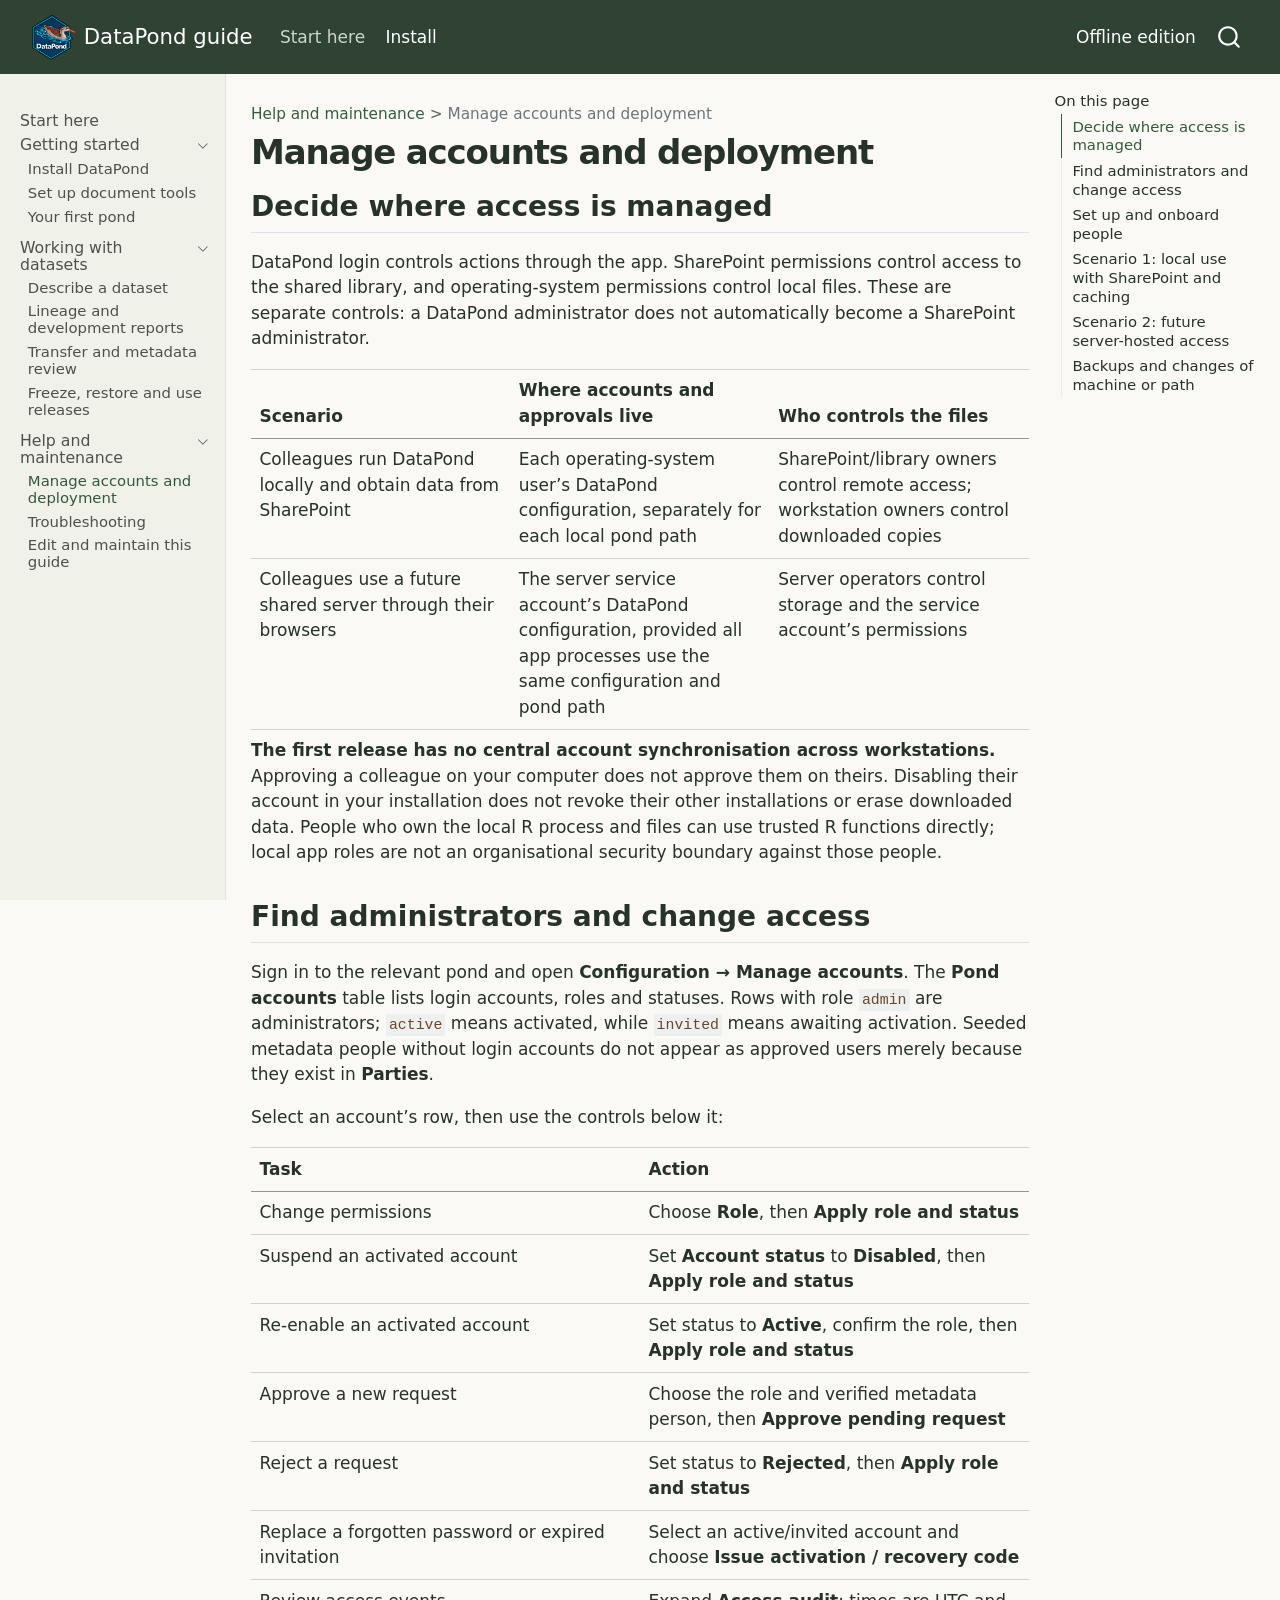
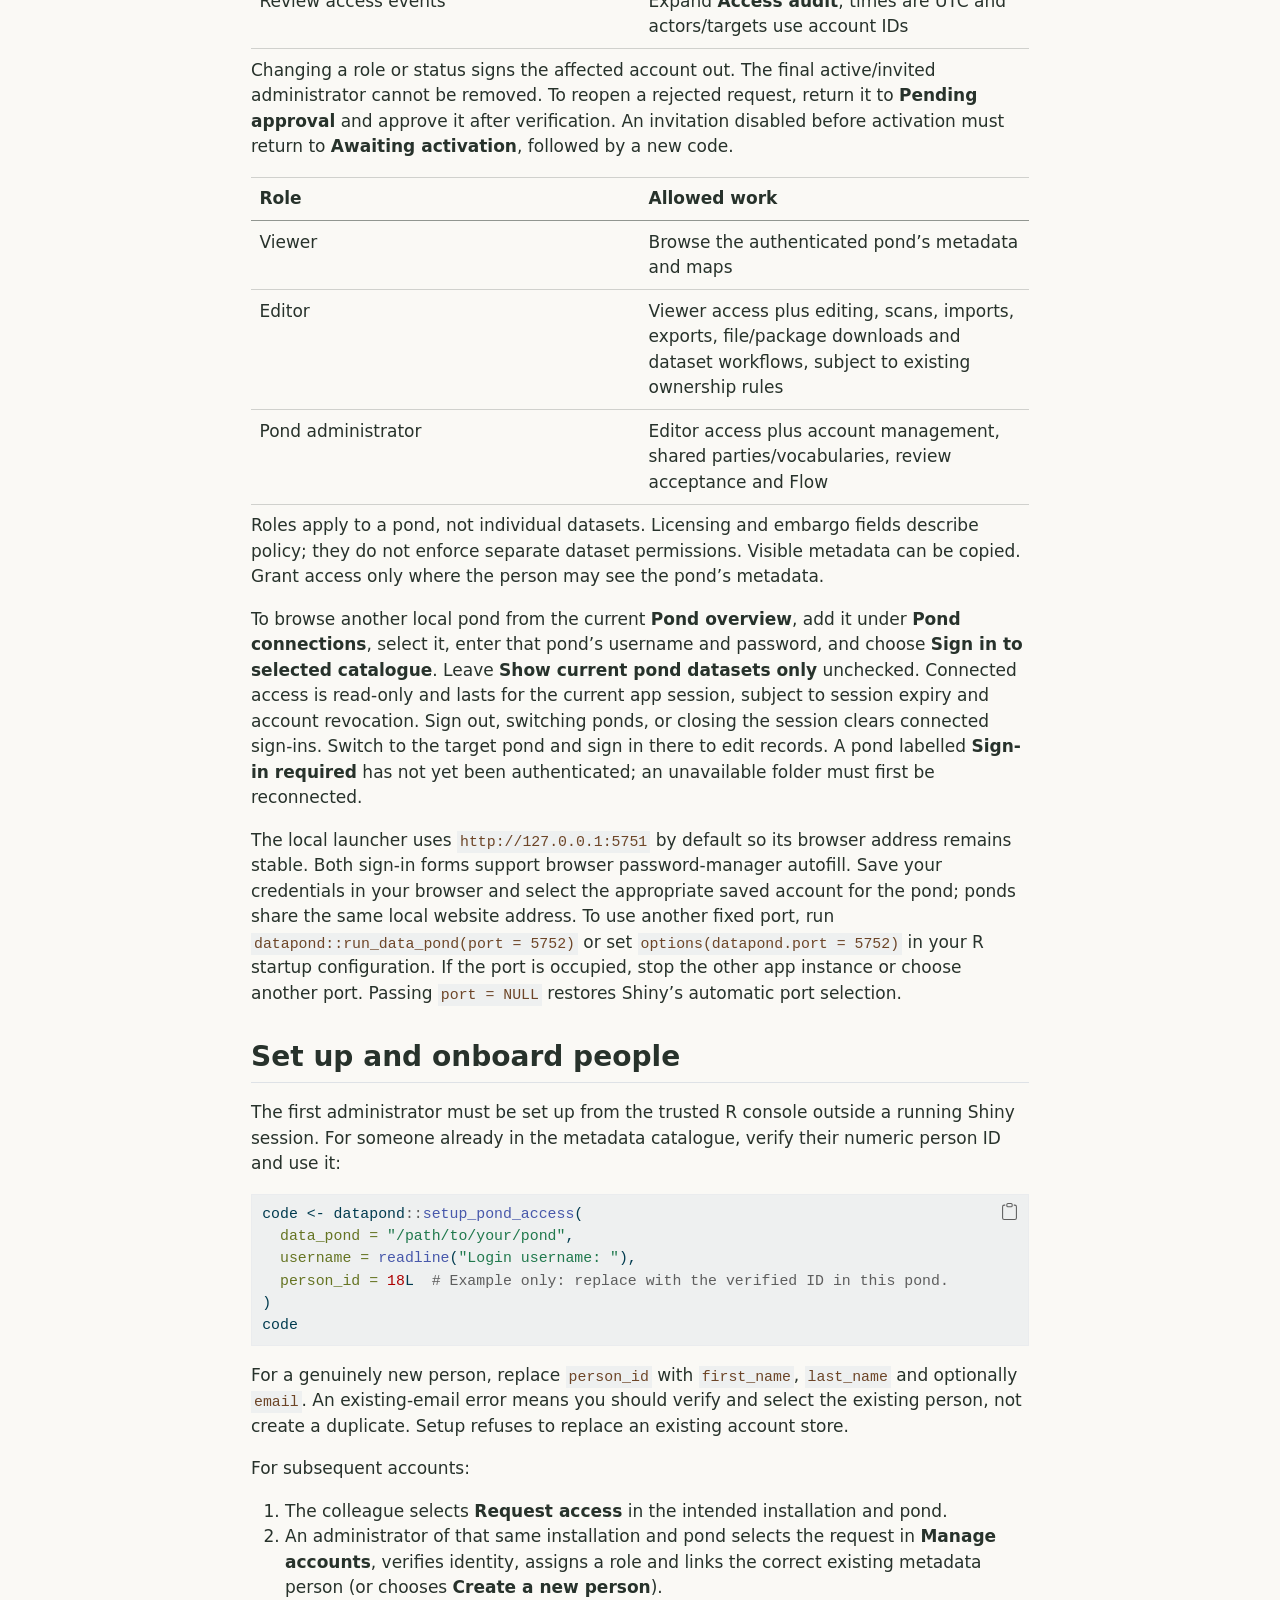
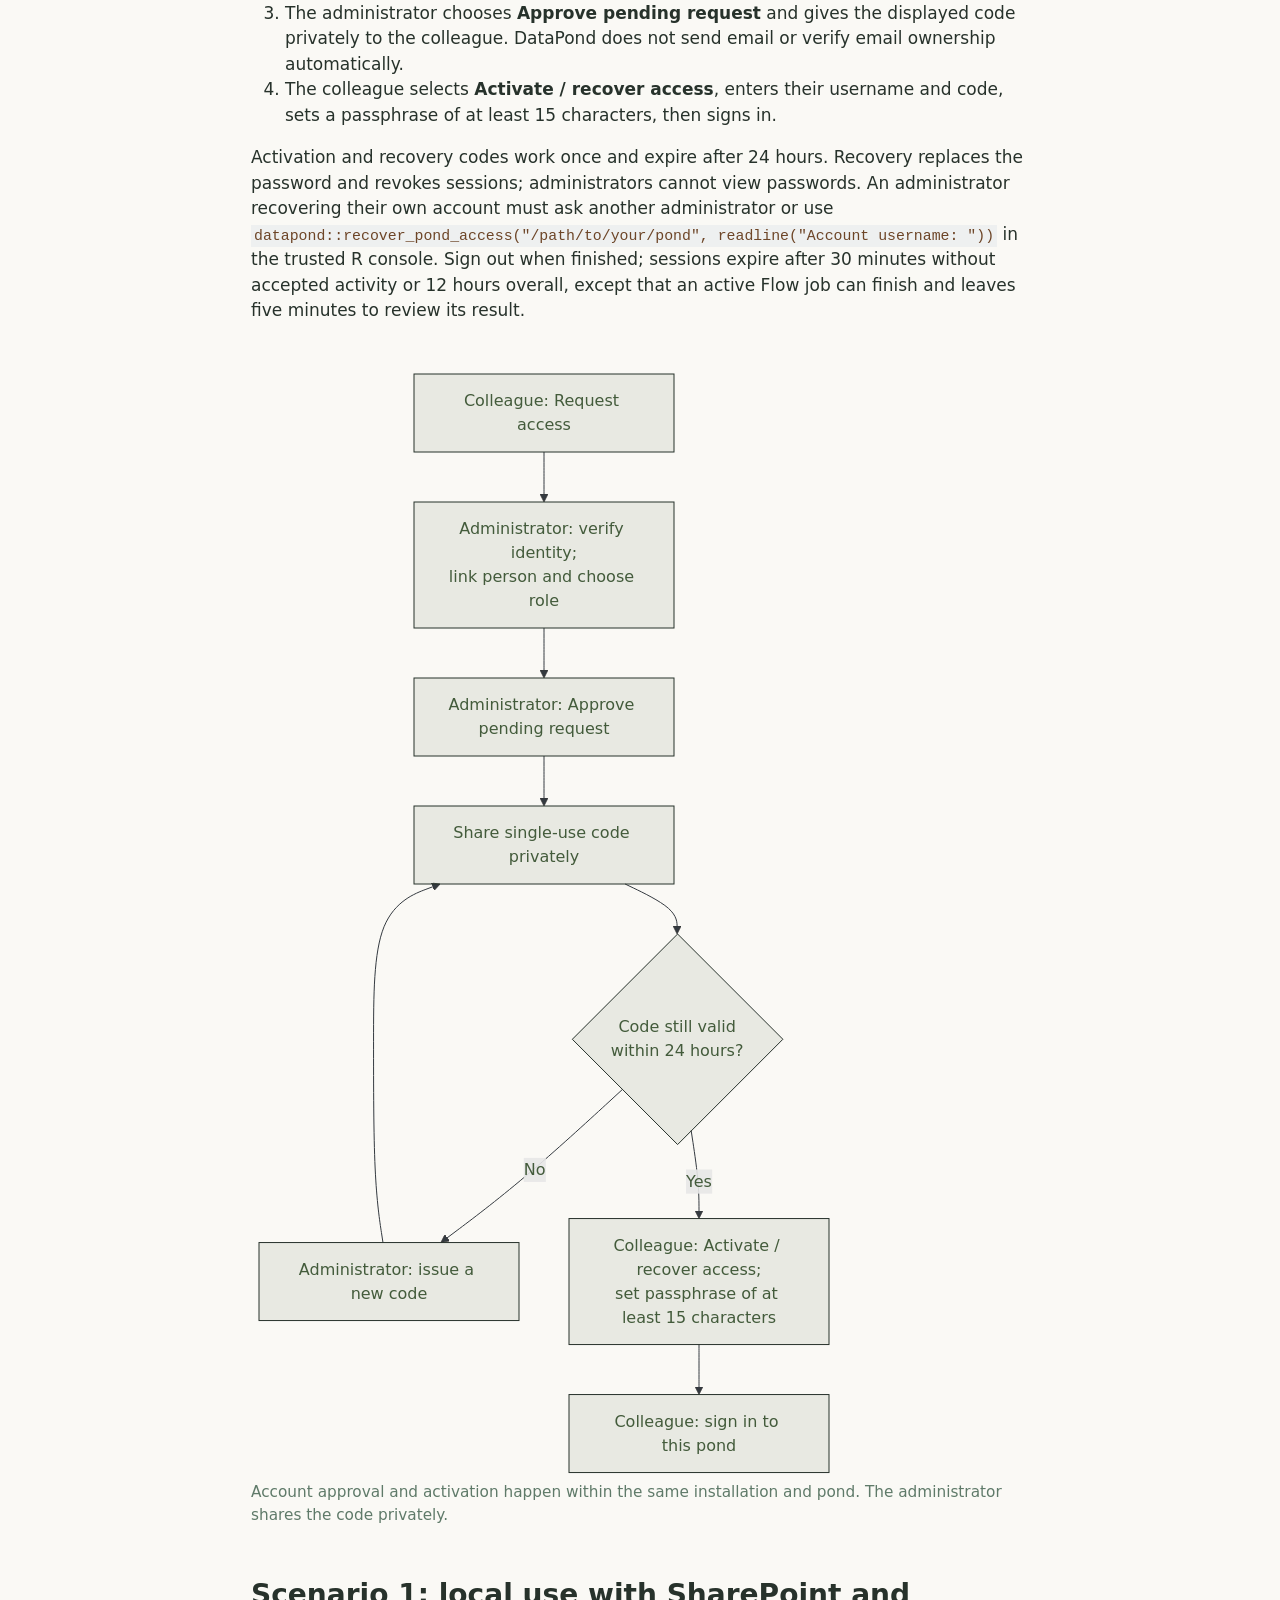
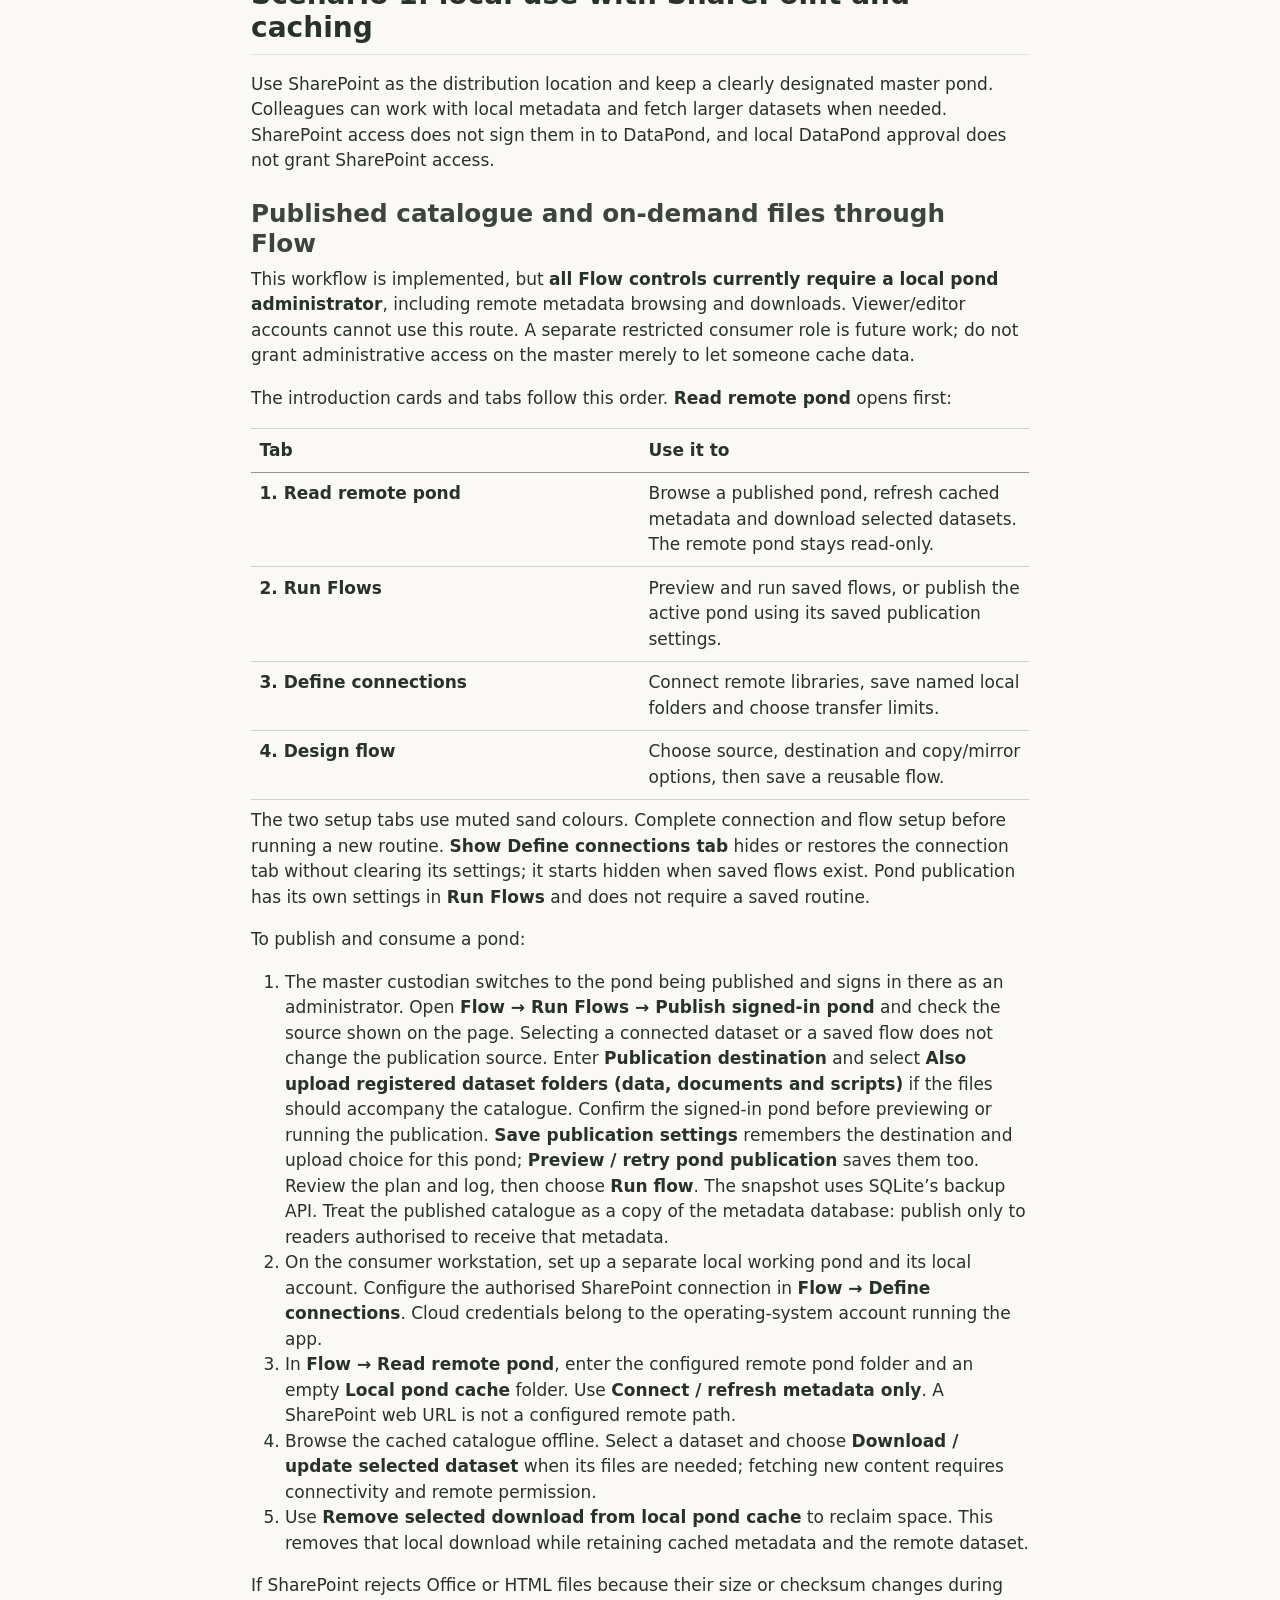
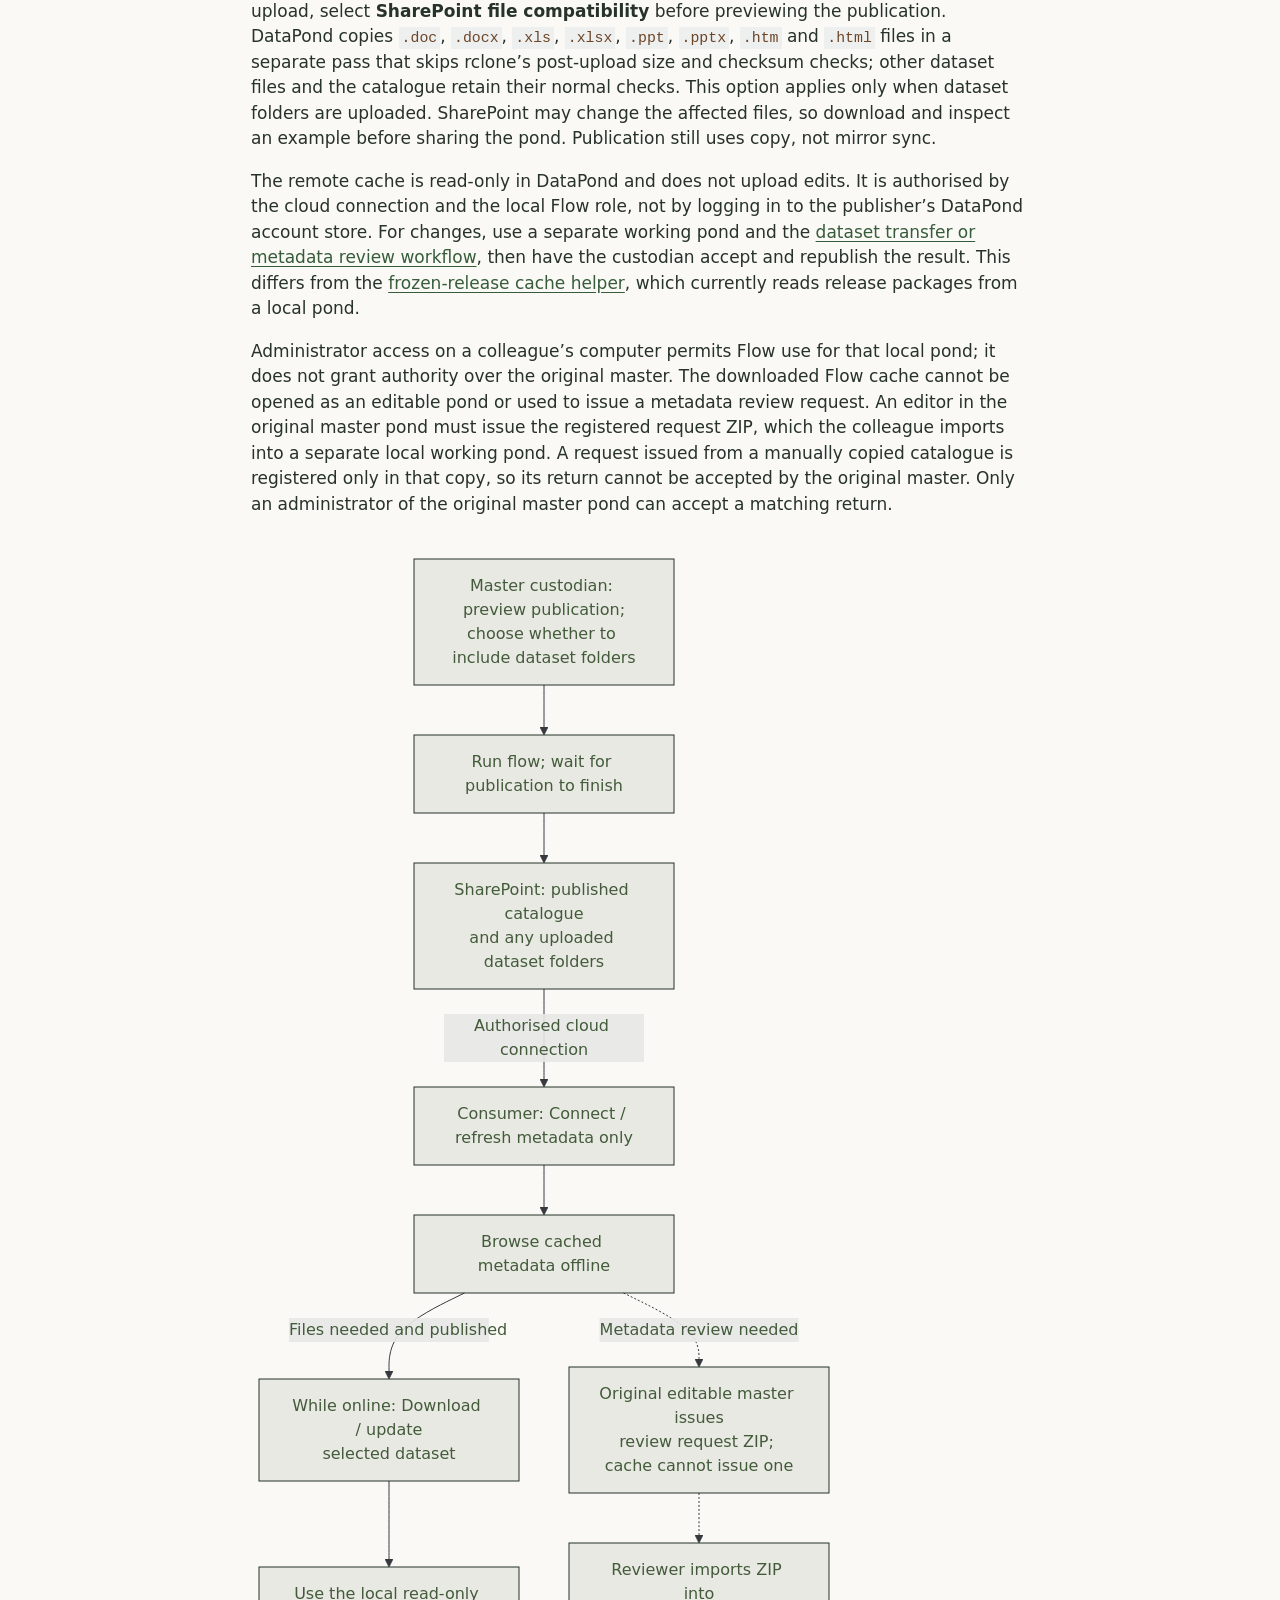
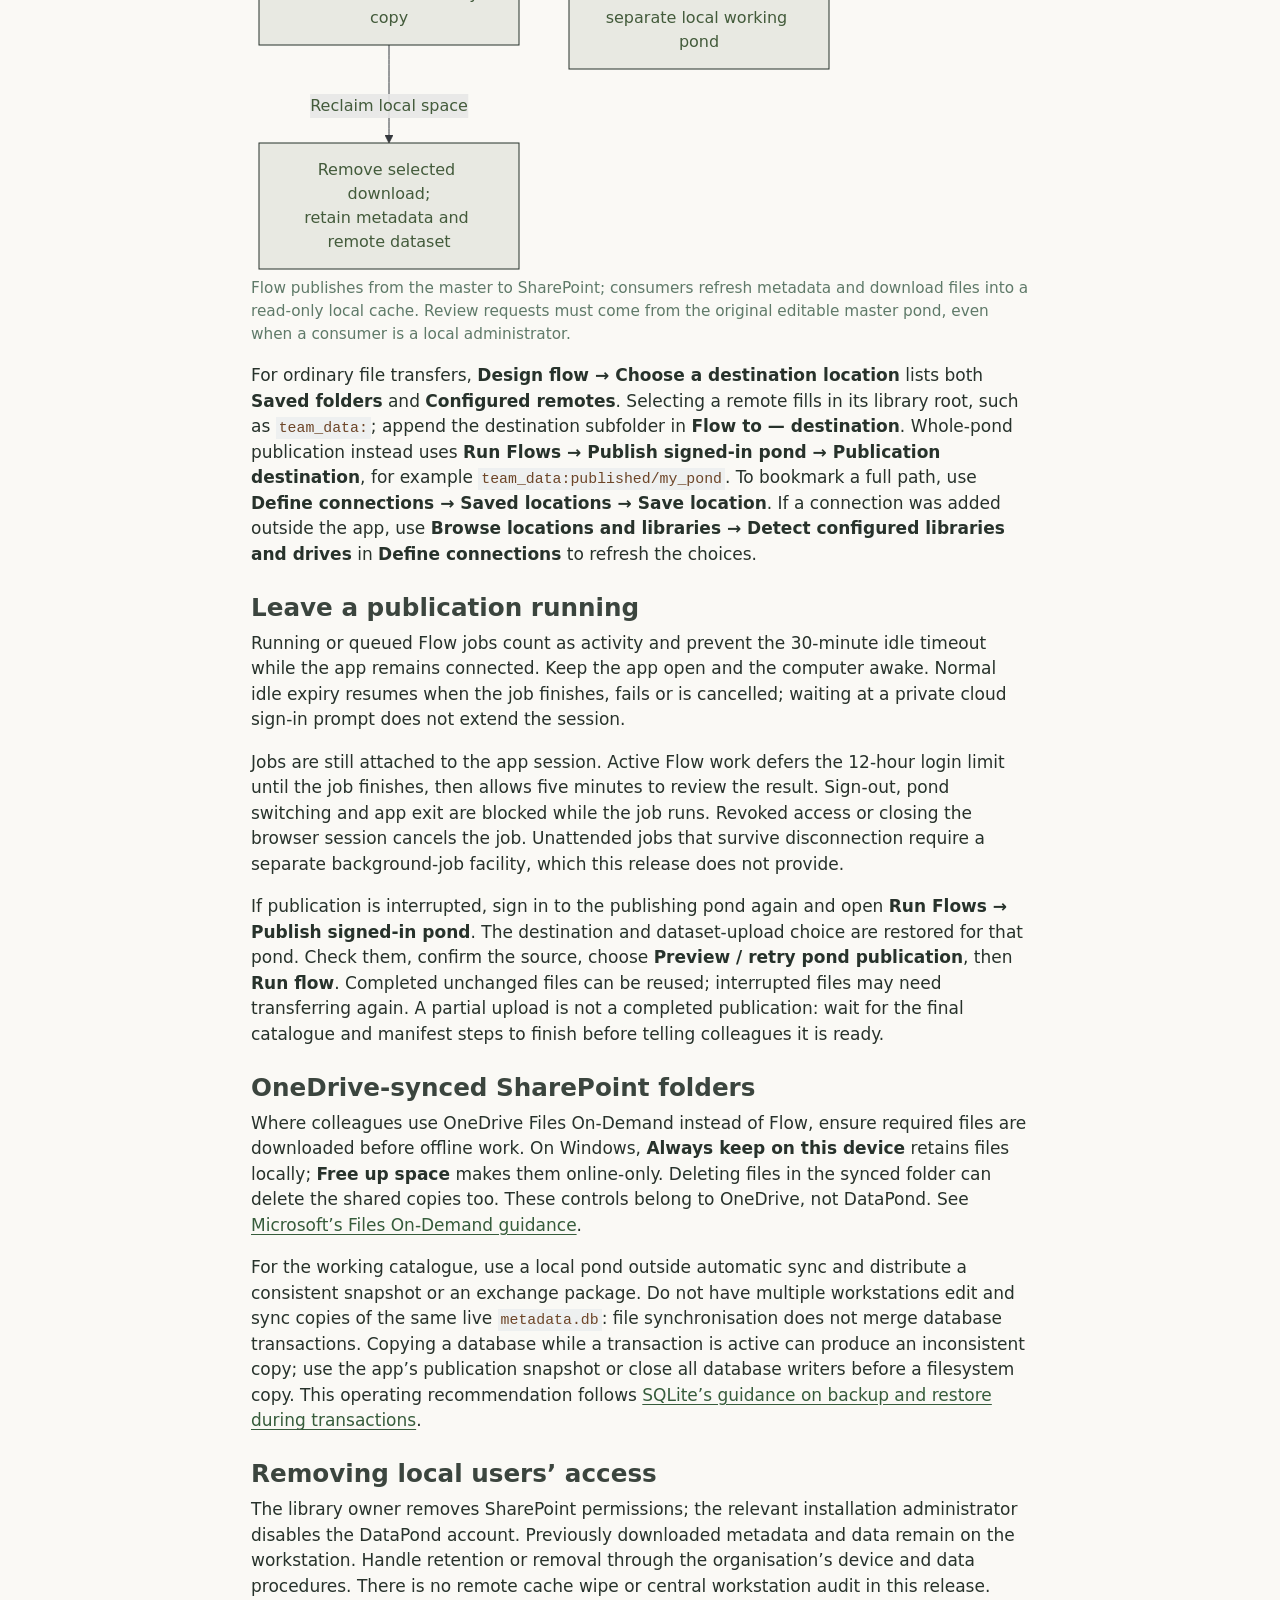
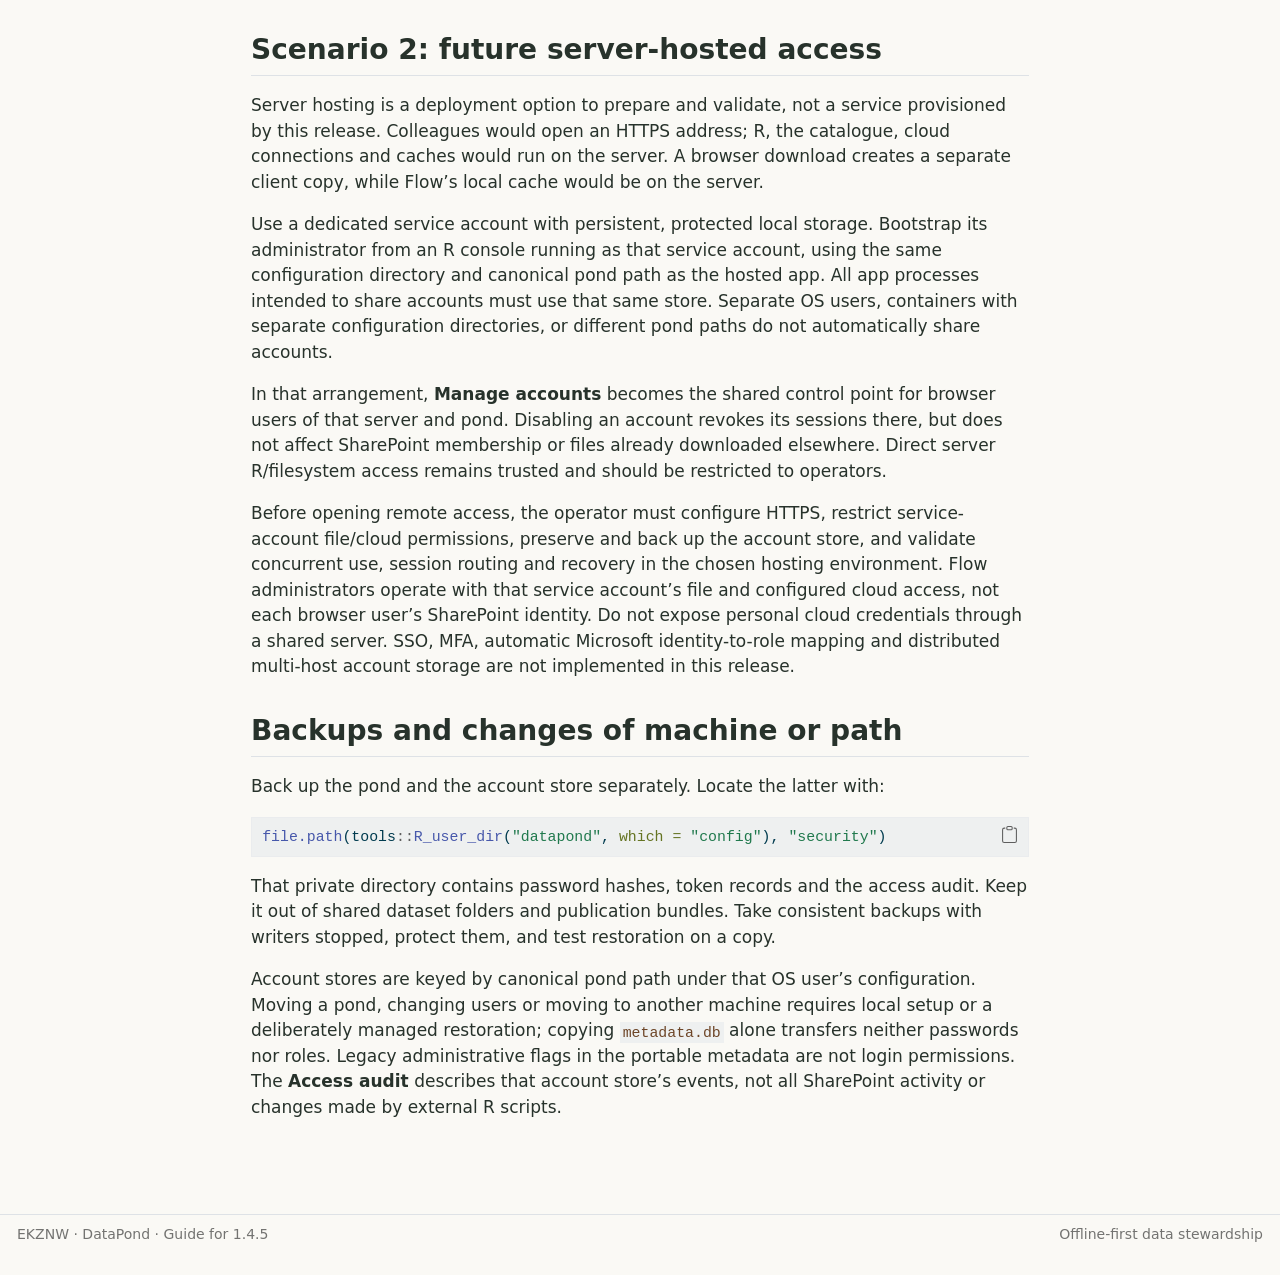
==== commit f88356da: "Signin user access UI" ====
--- a/inst/guide/access-management.html
+++ b/inst/guide/access-management.html
@@ -423,7 +423,7 @@
 <p>The first administrator must be set up from the trusted R console outside a running Shiny session. For someone already in the metadata catalogue, verify their numeric person ID and use it:</p>
 <div class="code-copy-outer-scaffold"><div class="sourceCode" id="cb1"><pre class="sourceCode r code-with-copy"><code class="sourceCode r"><span id="cb1-1"><a href="#cb1-1" aria-hidden="true" tabindex="-1"></a>code <span class="ot">&lt;-</span> datapond<span class="sc">::</span><span class="fu">setup_pond_access</span>(</span>
 <span id="cb1-2"><a href="#cb1-2" aria-hidden="true" tabindex="-1"></a>  <span class="at">data_pond =</span> <span class="st">"/path/to/your/pond"</span>,</span>
-<span id="cb1-3"><a href="#cb1-3" aria-hidden="true" tabindex="-1"></a>  <span class="at">username =</span> <span class="st">"your.username"</span>,</span>
+<span id="cb1-3"><a href="#cb1-3" aria-hidden="true" tabindex="-1"></a>  <span class="at">username =</span> <span class="fu">readline</span>(<span class="st">"Login username: "</span>),</span>
 <span id="cb1-4"><a href="#cb1-4" aria-hidden="true" tabindex="-1"></a>  <span class="at">person_id =</span> <span class="dv">18</span>L  <span class="co"># Example only: replace with the verified ID in this pond.</span></span>
 <span id="cb1-5"><a href="#cb1-5" aria-hidden="true" tabindex="-1"></a>)</span>
 <span id="cb1-6"><a href="#cb1-6" aria-hidden="true" tabindex="-1"></a>code</span></code></pre></div><button title="Copy to Clipboard" class="code-copy-button"><i class="bi"></i></button></div>
@@ -435,7 +435,7 @@
 <li>The administrator chooses <strong>Approve pending request</strong> and gives the displayed code privately to the colleague. DataPond does not send email or verify email ownership automatically.</li>
 <li>The colleague selects <strong>Activate / recover access</strong>, enters their username and code, sets a passphrase of at least 15 characters, then signs in.</li>
 </ol>
-<p>Activation and recovery codes work once and expire after 24 hours. Recovery replaces the password and revokes sessions; administrators cannot view passwords. An administrator recovering their own account must ask another administrator or use <code>datapond::recover_pond_access("/path/to/your/pond", "your.username")</code> in the trusted R console. Sign out when finished; sessions expire after 30 minutes without accepted activity or 12 hours overall, except that an active Flow job can finish and leaves five minutes to review its result.</p>
+<p>Activation and recovery codes work once and expire after 24 hours. Recovery replaces the password and revokes sessions; administrators cannot view passwords. An administrator recovering their own account must ask another administrator or use <code>datapond::recover_pond_access("/path/to/your/pond", readline("Account username: "))</code> in the trusted R console. Sign out when finished; sessions expire after 30 minutes without accepted activity or 12 hours overall, except that an active Flow job can finish and leaves five minutes to review its result.</p>
 <div class="guide-process" role="region" aria-label="Onboard a colleague to a pond" tabindex="0">
 <div class="cell" data-layout-align="default">
 <div class="cell-output-display">
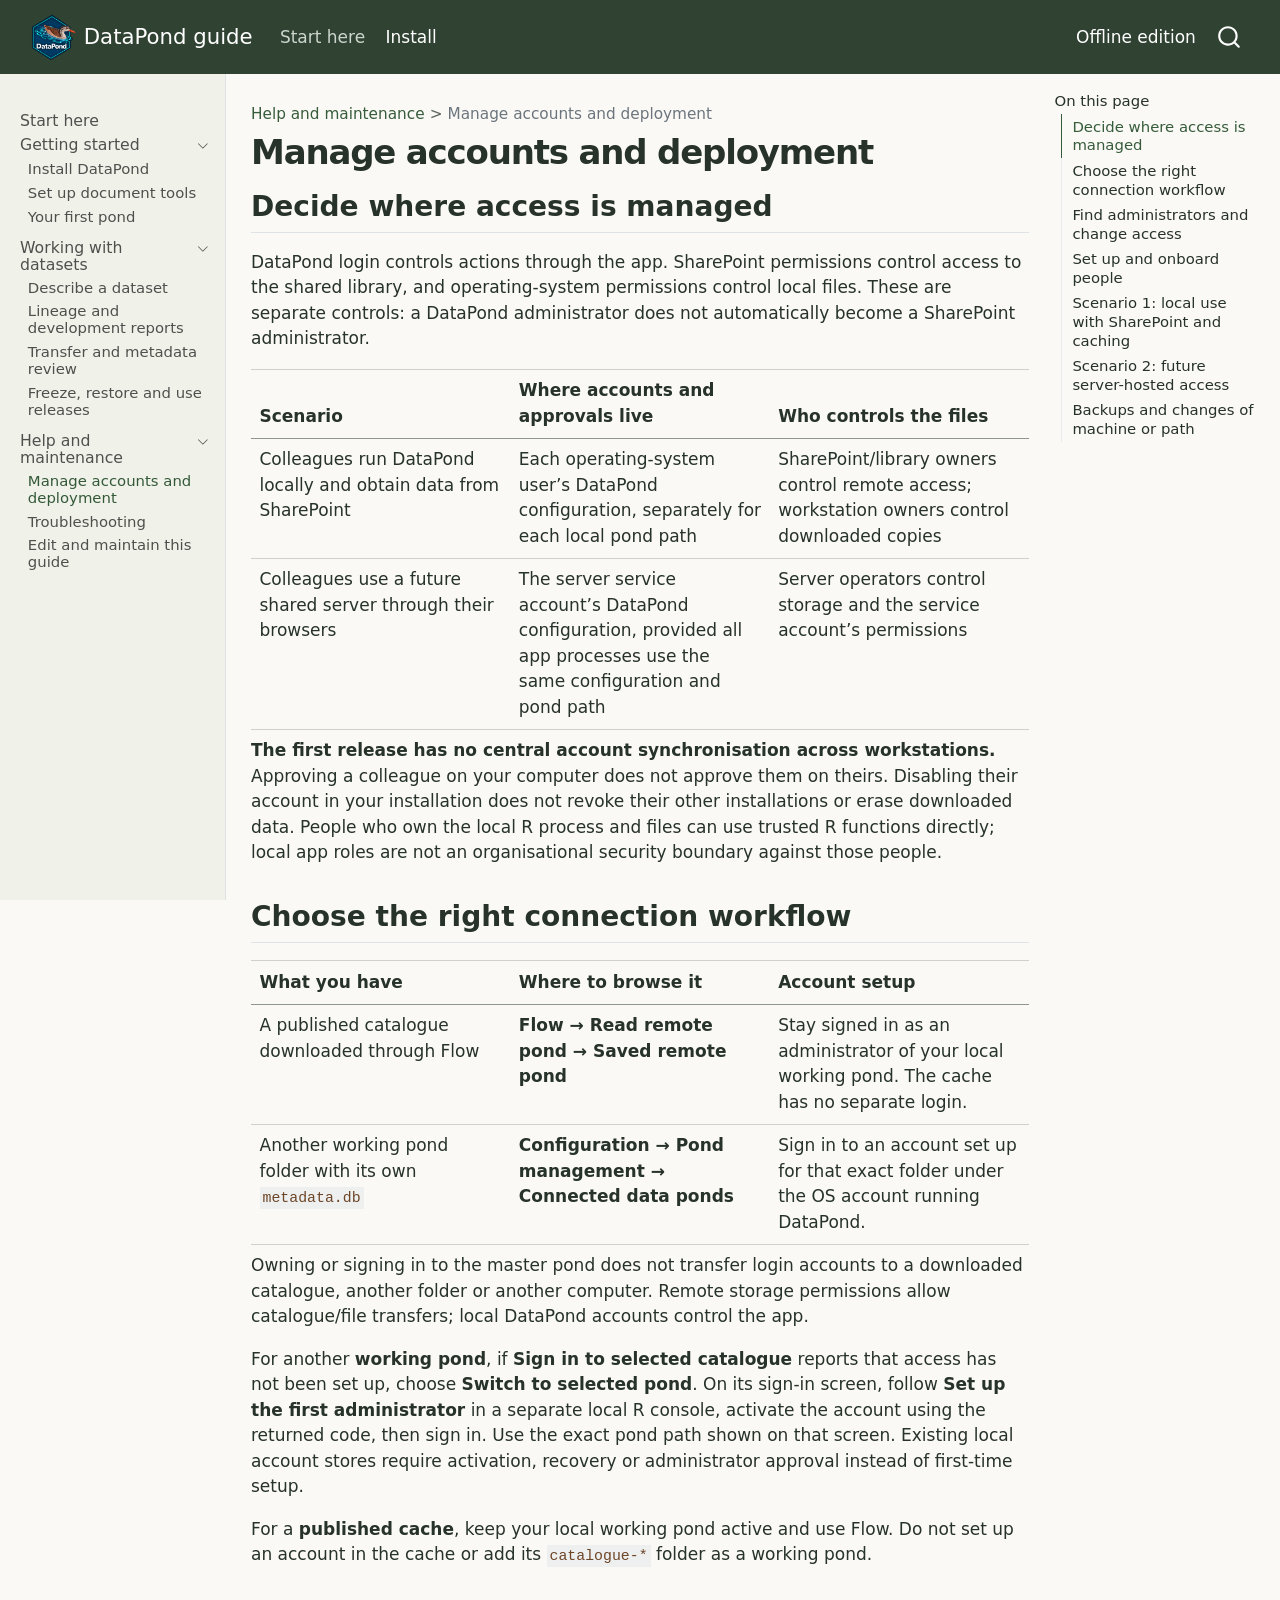
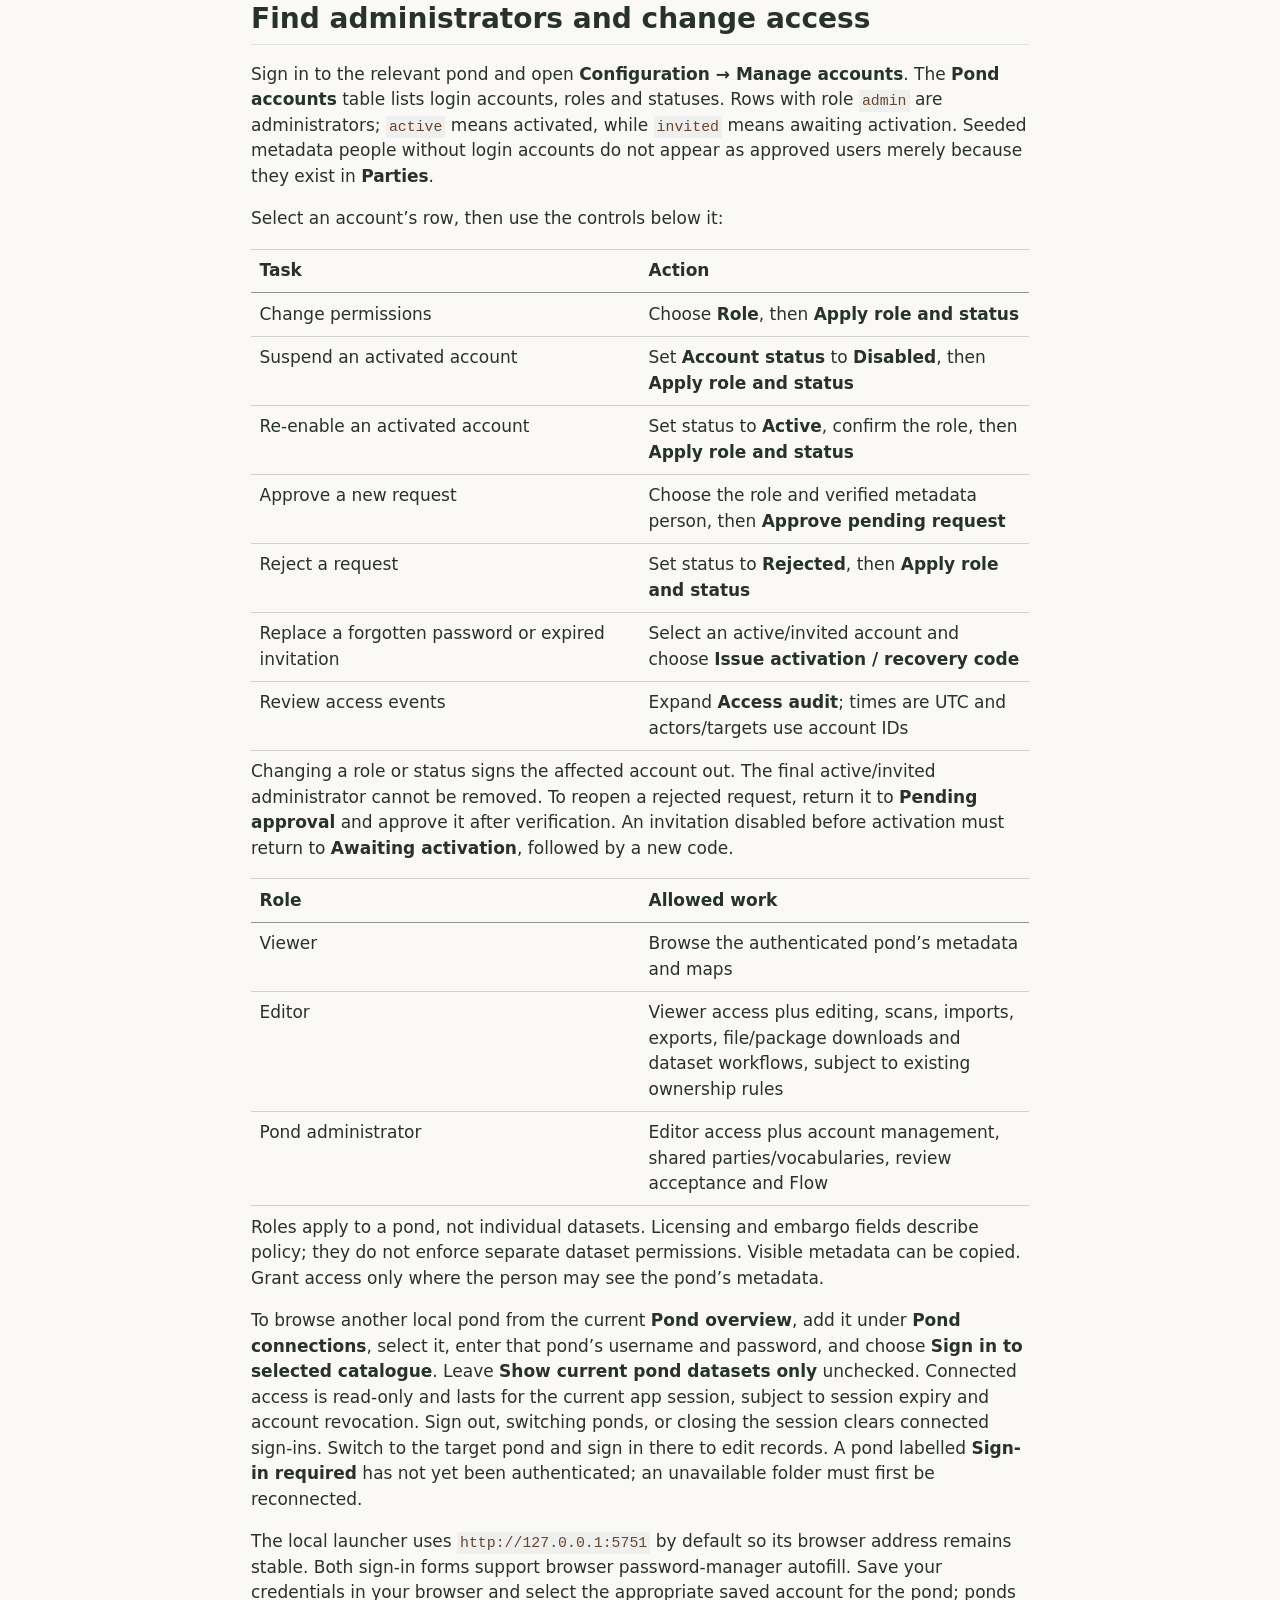
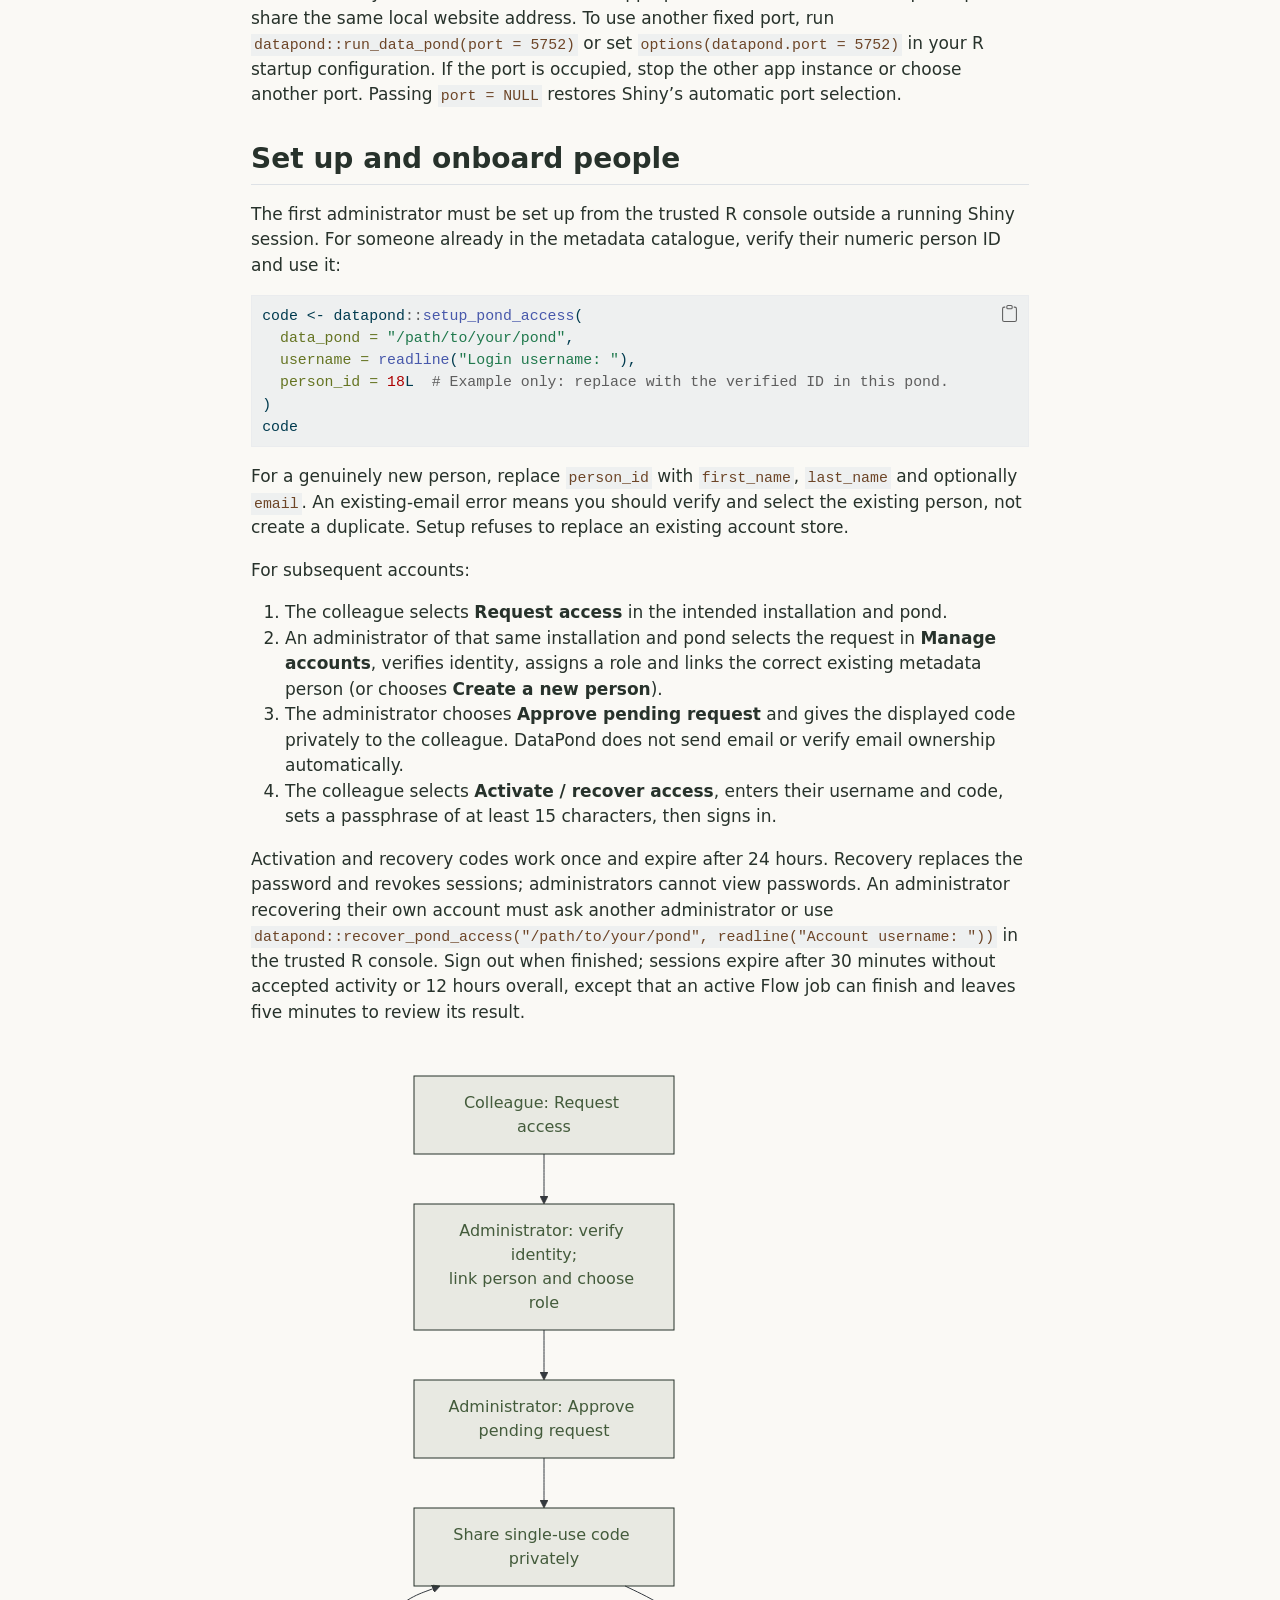
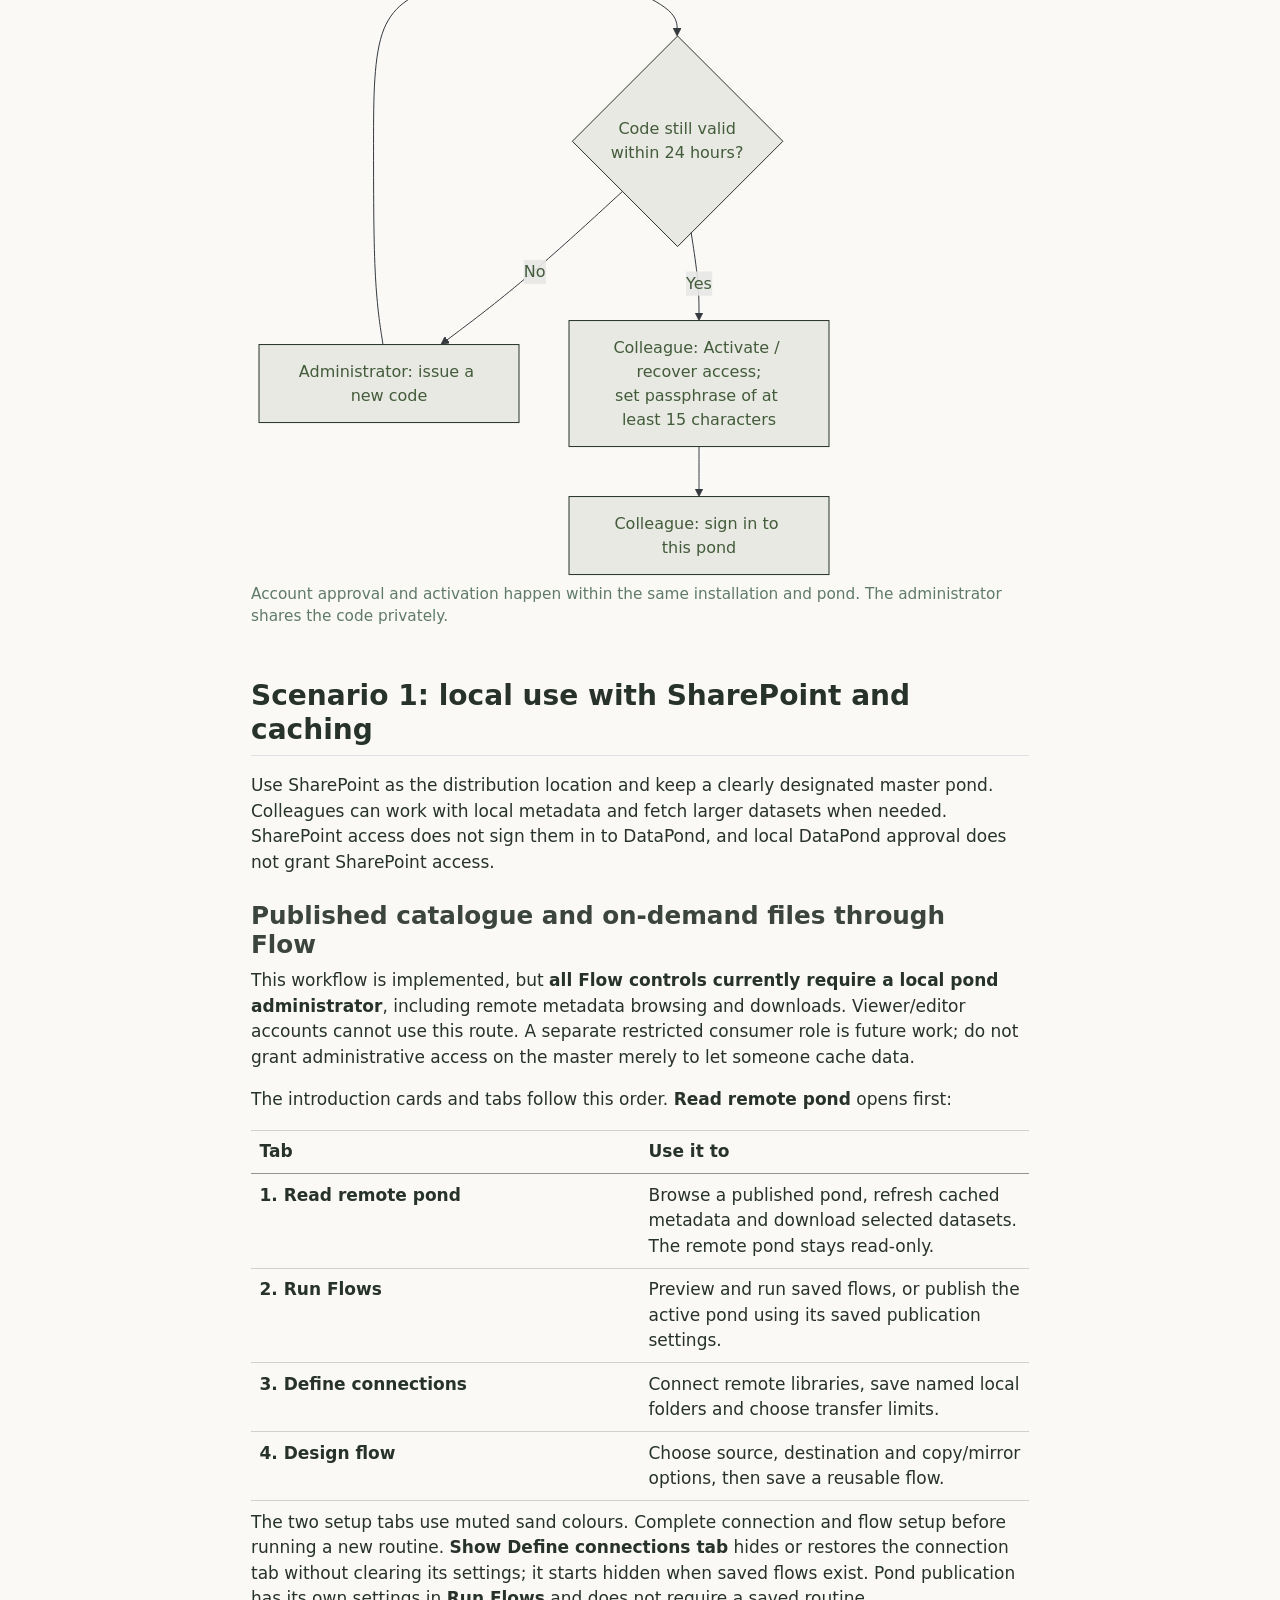
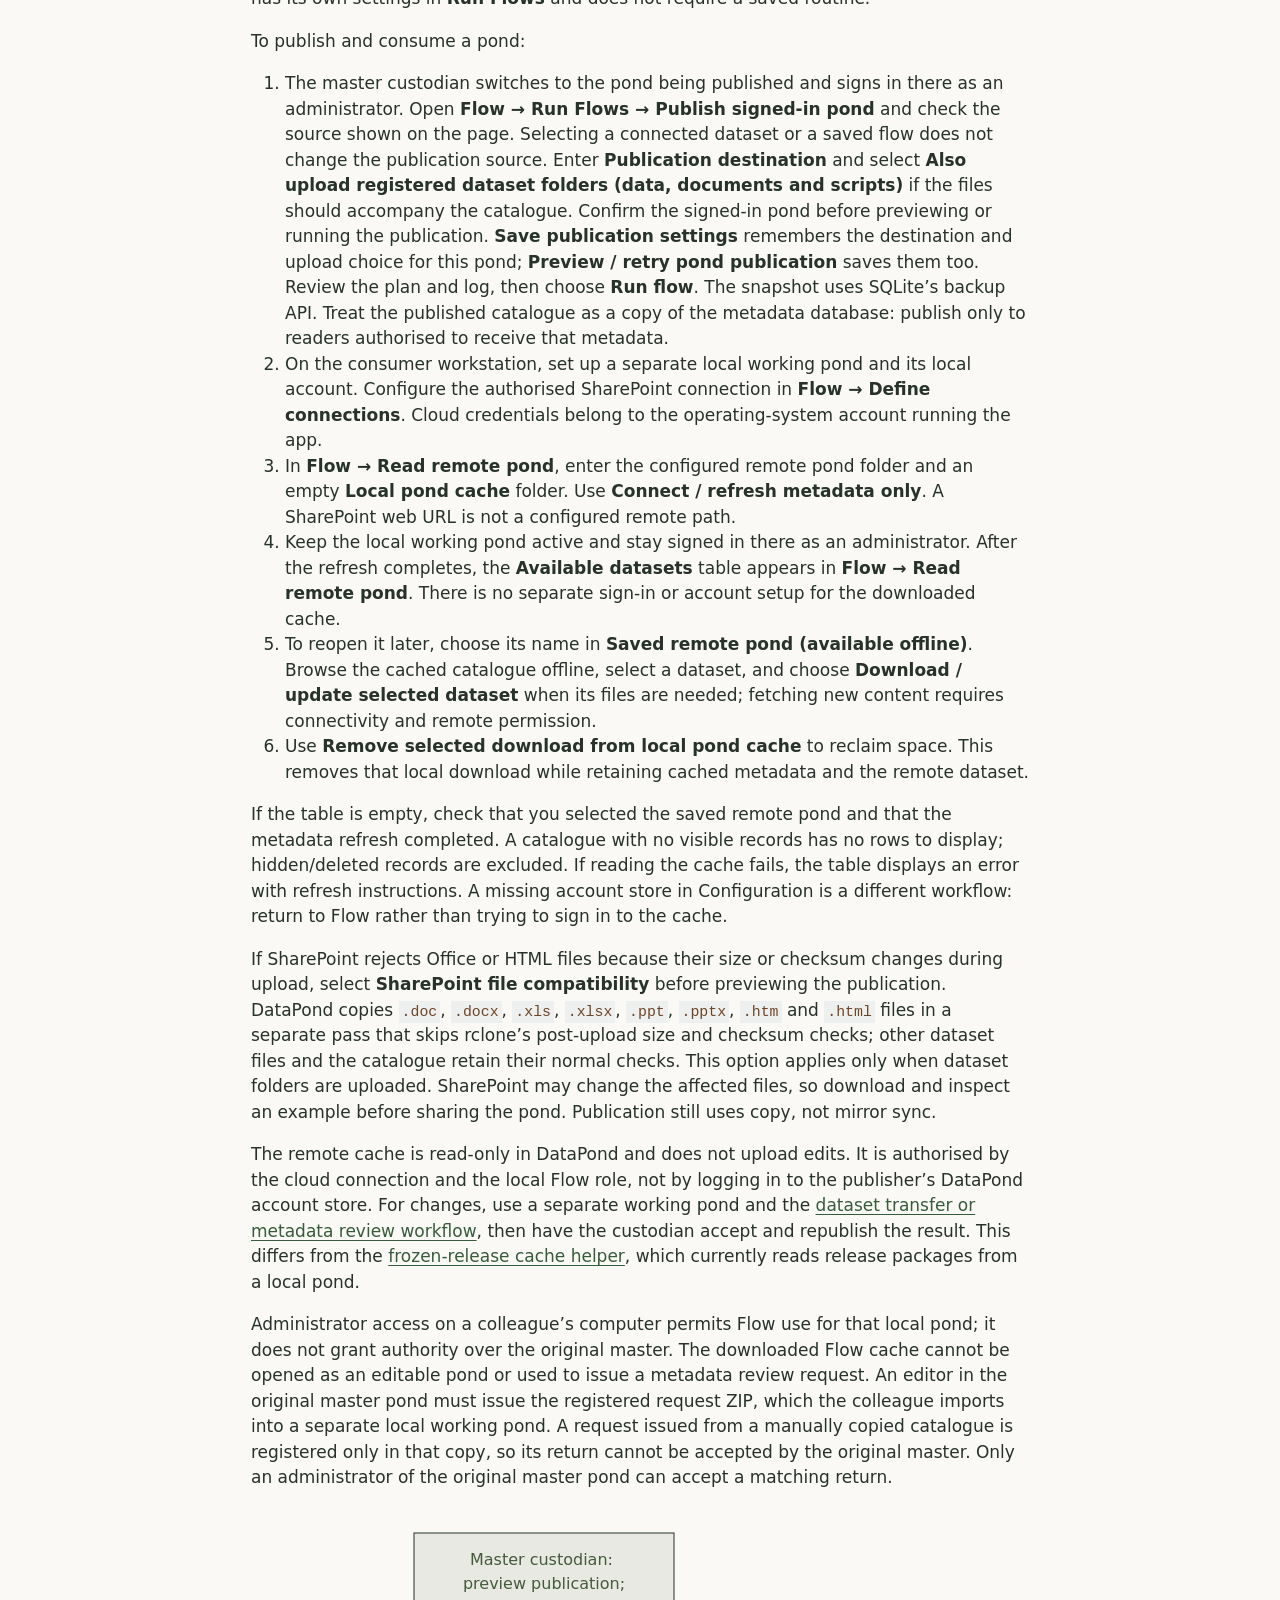
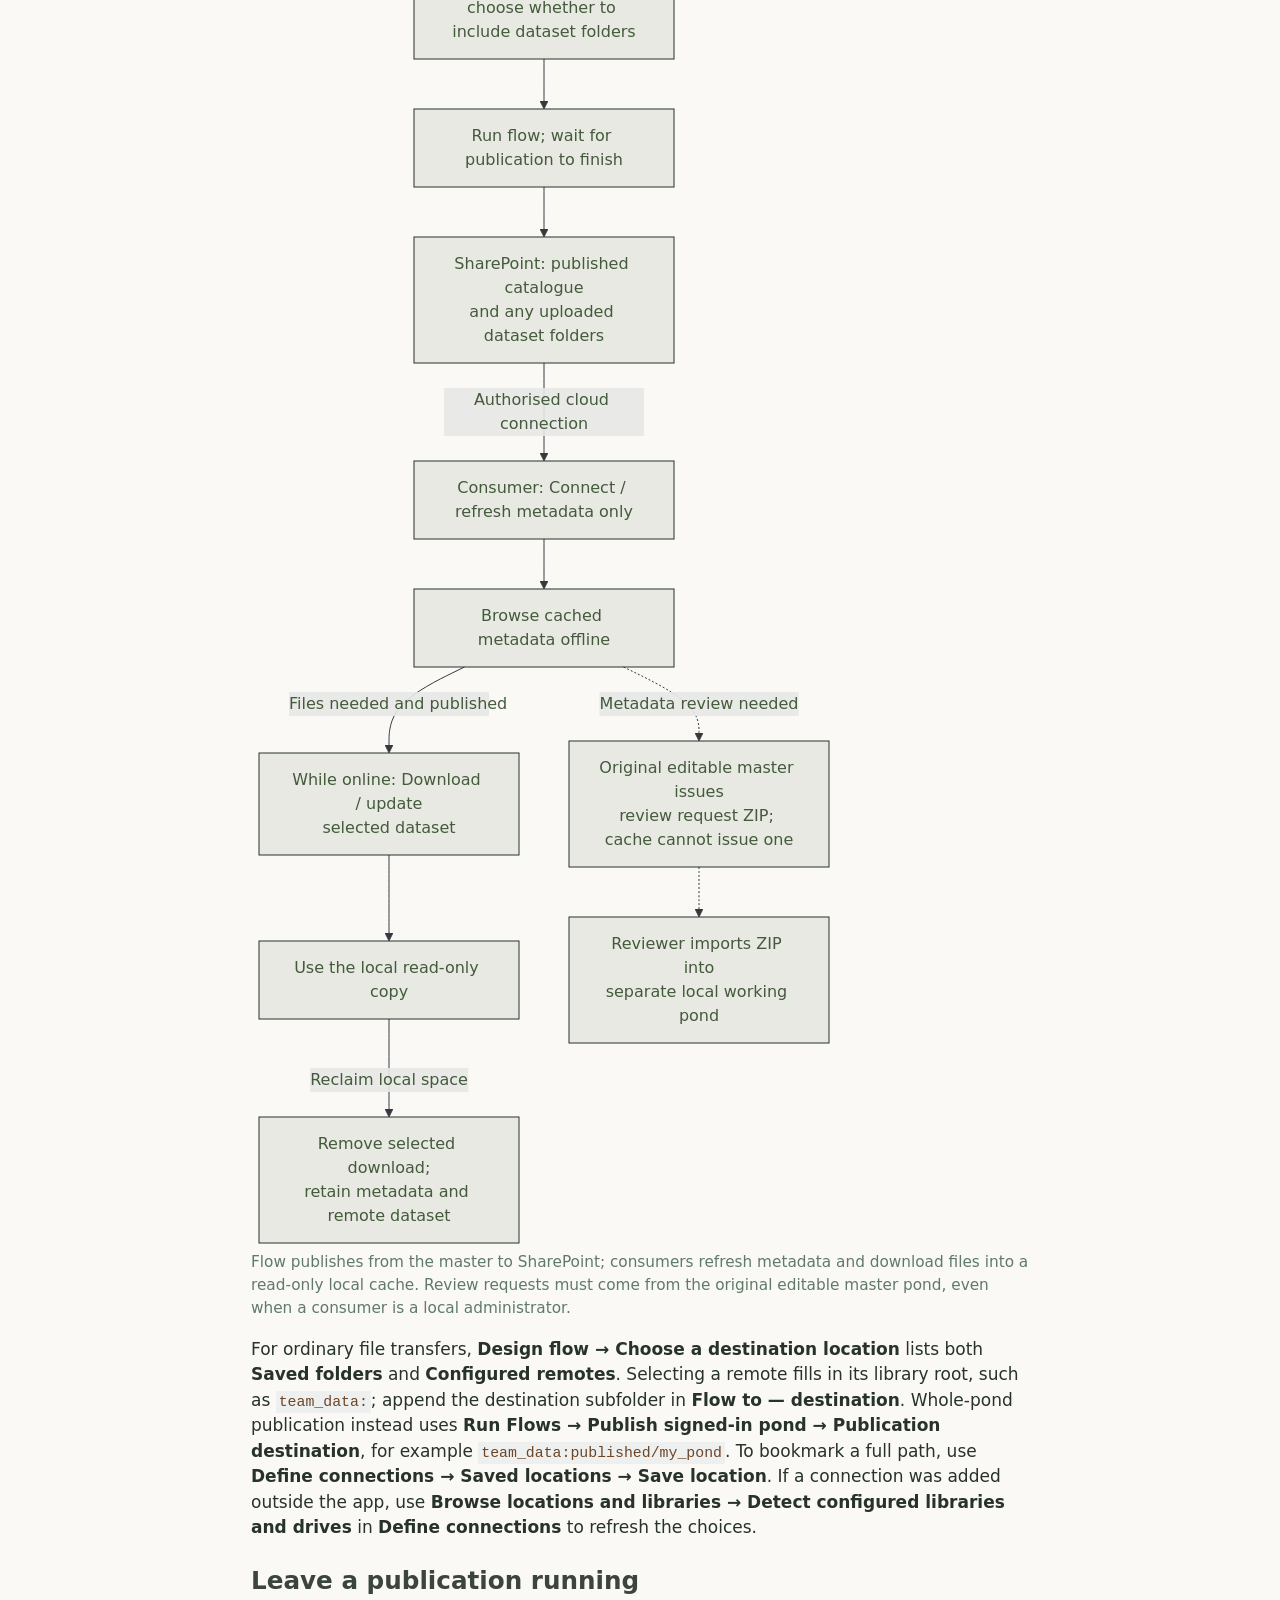
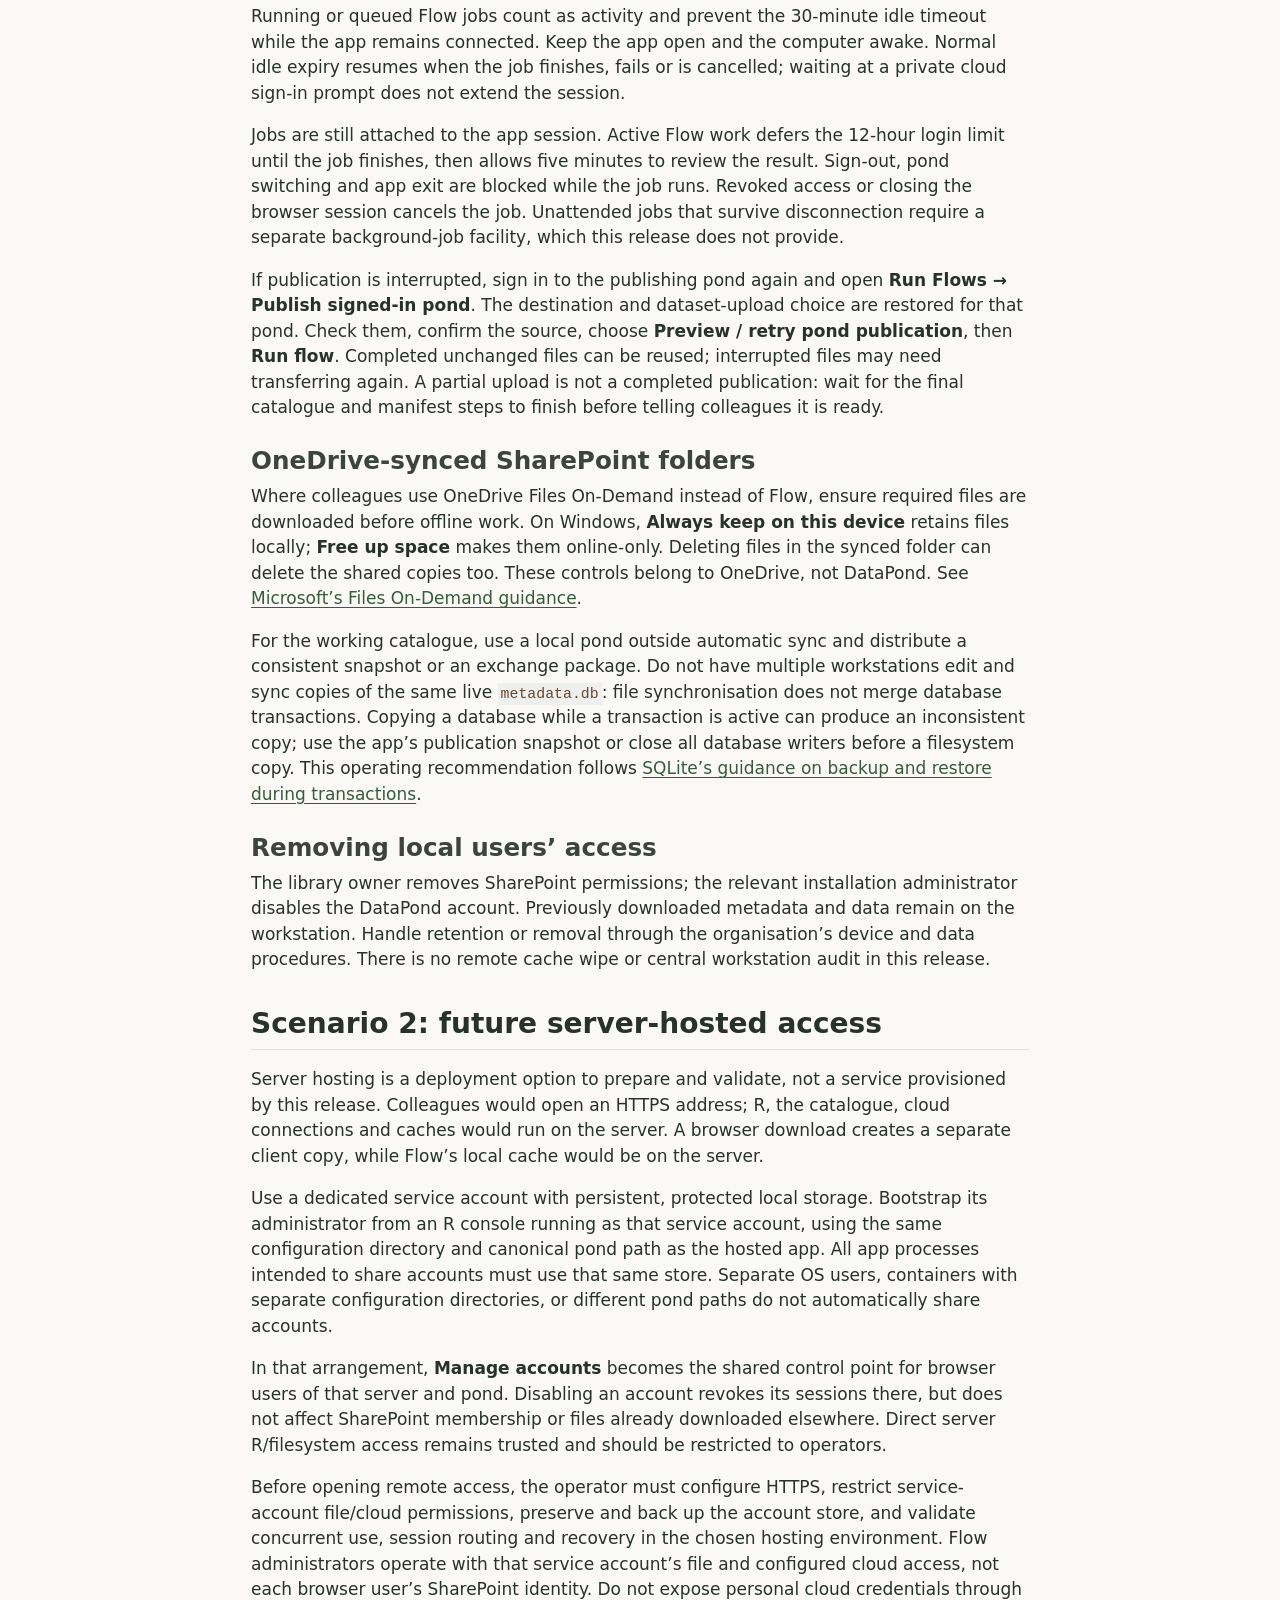
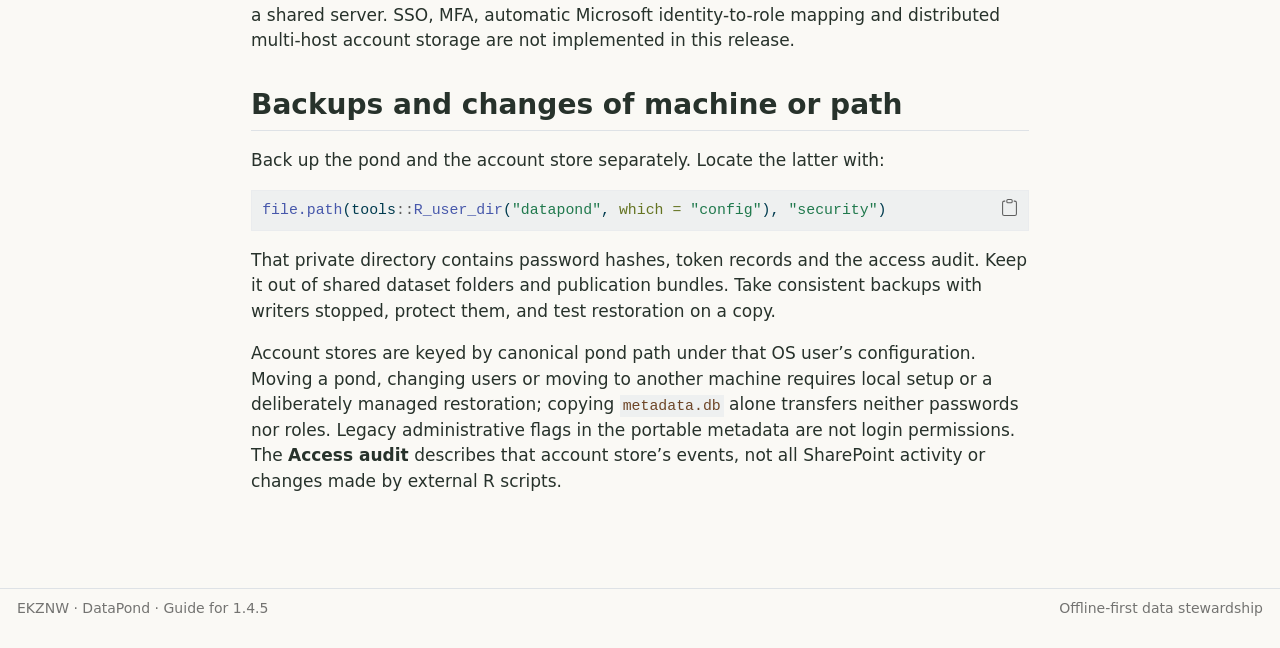
==== commit 8176aec5: "Windows testing: remote pond cache and data listing test and upgrade" ====
--- a/inst/guide/access-management.html
+++ b/inst/guide/access-management.html
@@ -280,6 +280,7 @@
    
   <ul class="collapse">
   <li><a href="#decide-where-access-is-managed" id="toc-decide-where-access-is-managed" class="nav-link active" data-scroll-target="#decide-where-access-is-managed">Decide where access is managed</a></li>
+  <li><a href="#choose-the-right-connection-workflow" id="toc-choose-the-right-connection-workflow" class="nav-link" data-scroll-target="#choose-the-right-connection-workflow">Choose the right connection workflow</a></li>
   <li><a href="#find-administrators-and-change-access" id="toc-find-administrators-and-change-access" class="nav-link" data-scroll-target="#find-administrators-and-change-access">Find administrators and change access</a></li>
   <li><a href="#set-up-and-onboard-people" id="toc-set-up-and-onboard-people" class="nav-link" data-scroll-target="#set-up-and-onboard-people">Set up and onboard people</a></li>
   <li><a href="#scenario-1-local-use-with-sharepoint-and-caching" id="toc-scenario-1-local-use-with-sharepoint-and-caching" class="nav-link" data-scroll-target="#scenario-1-local-use-with-sharepoint-and-caching">Scenario 1: local use with SharePoint and caching</a></li>
@@ -340,6 +341,38 @@
 </tbody>
 </table>
 <p><strong>The first release has no central account synchronisation across workstations.</strong> Approving a colleague on your computer does not approve them on theirs. Disabling their account in your installation does not revoke their other installations or erase downloaded data. People who own the local R process and files can use trusted R functions directly; local app roles are not an organisational security boundary against those people.</p>
+</section>
+<section id="choose-the-right-connection-workflow" class="level2">
+<h2 class="anchored" data-anchor-id="choose-the-right-connection-workflow">Choose the right connection workflow</h2>
+<table class="caption-top table">
+<colgroup>
+<col style="width: 33%">
+<col style="width: 33%">
+<col style="width: 33%">
+</colgroup>
+<thead>
+<tr class="header">
+<th>What you have</th>
+<th>Where to browse it</th>
+<th>Account setup</th>
+</tr>
+</thead>
+<tbody>
+<tr class="odd">
+<td>A published catalogue downloaded through Flow</td>
+<td><strong>Flow → Read remote pond → Saved remote pond</strong></td>
+<td>Stay signed in as an administrator of your local working pond. The cache has no separate login.</td>
+</tr>
+<tr class="even">
+<td>Another working pond folder with its own <code>metadata.db</code></td>
+<td><strong>Configuration → Pond management → Connected data ponds</strong></td>
+<td>Sign in to an account set up for that exact folder under the OS account running DataPond.</td>
+</tr>
+</tbody>
+</table>
+<p>Owning or signing in to the master pond does not transfer login accounts to a downloaded catalogue, another folder or another computer. Remote storage permissions allow catalogue/file transfers; local DataPond accounts control the app.</p>
+<p>For another <strong>working pond</strong>, if <strong>Sign in to selected catalogue</strong> reports that access has not been set up, choose <strong>Switch to selected pond</strong>. On its sign-in screen, follow <strong>Set up the first administrator</strong> in a separate local R console, activate the account using the returned code, then sign in. Use the exact pond path shown on that screen. Existing local account stores require activation, recovery or administrator approval instead of first-time setup.</p>
+<p>For a <strong>published cache</strong>, keep your local working pond active and use Flow. Do not set up an account in the cache or add its <code>catalogue-*</code> folder as a working pond.</p>
 </section>
 <section id="find-administrators-and-change-access" class="level2">
 <h2 class="anchored" data-anchor-id="find-administrators-and-change-access">Find administrators and change access</h2>
@@ -504,9 +537,11 @@
 <li>The master custodian switches to the pond being published and signs in there as an administrator. Open <strong>Flow → Run Flows → Publish signed-in pond</strong> and check the source shown on the page. Selecting a connected dataset or a saved flow does not change the publication source. Enter <strong>Publication destination</strong> and select <strong>Also upload registered dataset folders (data, documents and scripts)</strong> if the files should accompany the catalogue. Confirm the signed-in pond before previewing or running the publication. <strong>Save publication settings</strong> remembers the destination and upload choice for this pond; <strong>Preview / retry pond publication</strong> saves them too. Review the plan and log, then choose <strong>Run flow</strong>. The snapshot uses SQLite’s backup API. Treat the published catalogue as a copy of the metadata database: publish only to readers authorised to receive that metadata.</li>
 <li>On the consumer workstation, set up a separate local working pond and its local account. Configure the authorised SharePoint connection in <strong>Flow → Define connections</strong>. Cloud credentials belong to the operating-system account running the app.</li>
 <li>In <strong>Flow → Read remote pond</strong>, enter the configured remote pond folder and an empty <strong>Local pond cache</strong> folder. Use <strong>Connect / refresh metadata only</strong>. A SharePoint web URL is not a configured remote path.</li>
-<li>Browse the cached catalogue offline. Select a dataset and choose <strong>Download / update selected dataset</strong> when its files are needed; fetching new content requires connectivity and remote permission.</li>
+<li>Keep the local working pond active and stay signed in there as an administrator. After the refresh completes, the <strong>Available datasets</strong> table appears in <strong>Flow → Read remote pond</strong>. There is no separate sign-in or account setup for the downloaded cache.</li>
+<li>To reopen it later, choose its name in <strong>Saved remote pond (available offline)</strong>. Browse the cached catalogue offline, select a dataset, and choose <strong>Download / update selected dataset</strong> when its files are needed; fetching new content requires connectivity and remote permission.</li>
 <li>Use <strong>Remove selected download from local pond cache</strong> to reclaim space. This removes that local download while retaining cached metadata and the remote dataset.</li>
 </ol>
+<p>If the table is empty, check that you selected the saved remote pond and that the metadata refresh completed. A catalogue with no visible records has no rows to display; hidden/deleted records are excluded. If reading the cache fails, the table displays an error with refresh instructions. A missing account store in Configuration is a different workflow: return to Flow rather than trying to sign in to the cache.</p>
 <p>If SharePoint rejects Office or HTML files because their size or checksum changes during upload, select <strong>SharePoint file compatibility</strong> before previewing the publication. DataPond copies <code>.doc</code>, <code>.docx</code>, <code>.xls</code>, <code>.xlsx</code>, <code>.ppt</code>, <code>.pptx</code>, <code>.htm</code> and <code>.html</code> files in a separate pass that skips rclone’s post-upload size and checksum checks; other dataset files and the catalogue retain their normal checks. This option applies only when dataset folders are uploaded. SharePoint may change the affected files, so download and inspect an example before sharing the pond. Publication still uses copy, not mirror sync.</p>
 <p>The remote cache is read-only in DataPond and does not upload edits. It is authorised by the cloud connection and the local Flow role, not by logging in to the publisher’s DataPond account store. For changes, use a separate working pond and the <a href="./review.html">dataset transfer or metadata review workflow</a>, then have the custodian accept and republish the result. This differs from the <a href="./releases.html">frozen-release cache helper</a>, which currently reads release packages from a local pond.</p>
 <p>Administrator access on a colleague’s computer permits Flow use for that local pond; it does not grant authority over the original master. The downloaded Flow cache cannot be opened as an editable pond or used to issue a metadata review request. An editor in the original master pond must issue the registered request ZIP, which the colleague imports into a separate local working pond. A request issued from a manually copied catalogue is registered only in that copy, so its return cannot be accepted by the original master. Only an administrator of the original master pond can accept a matching return.</p>
